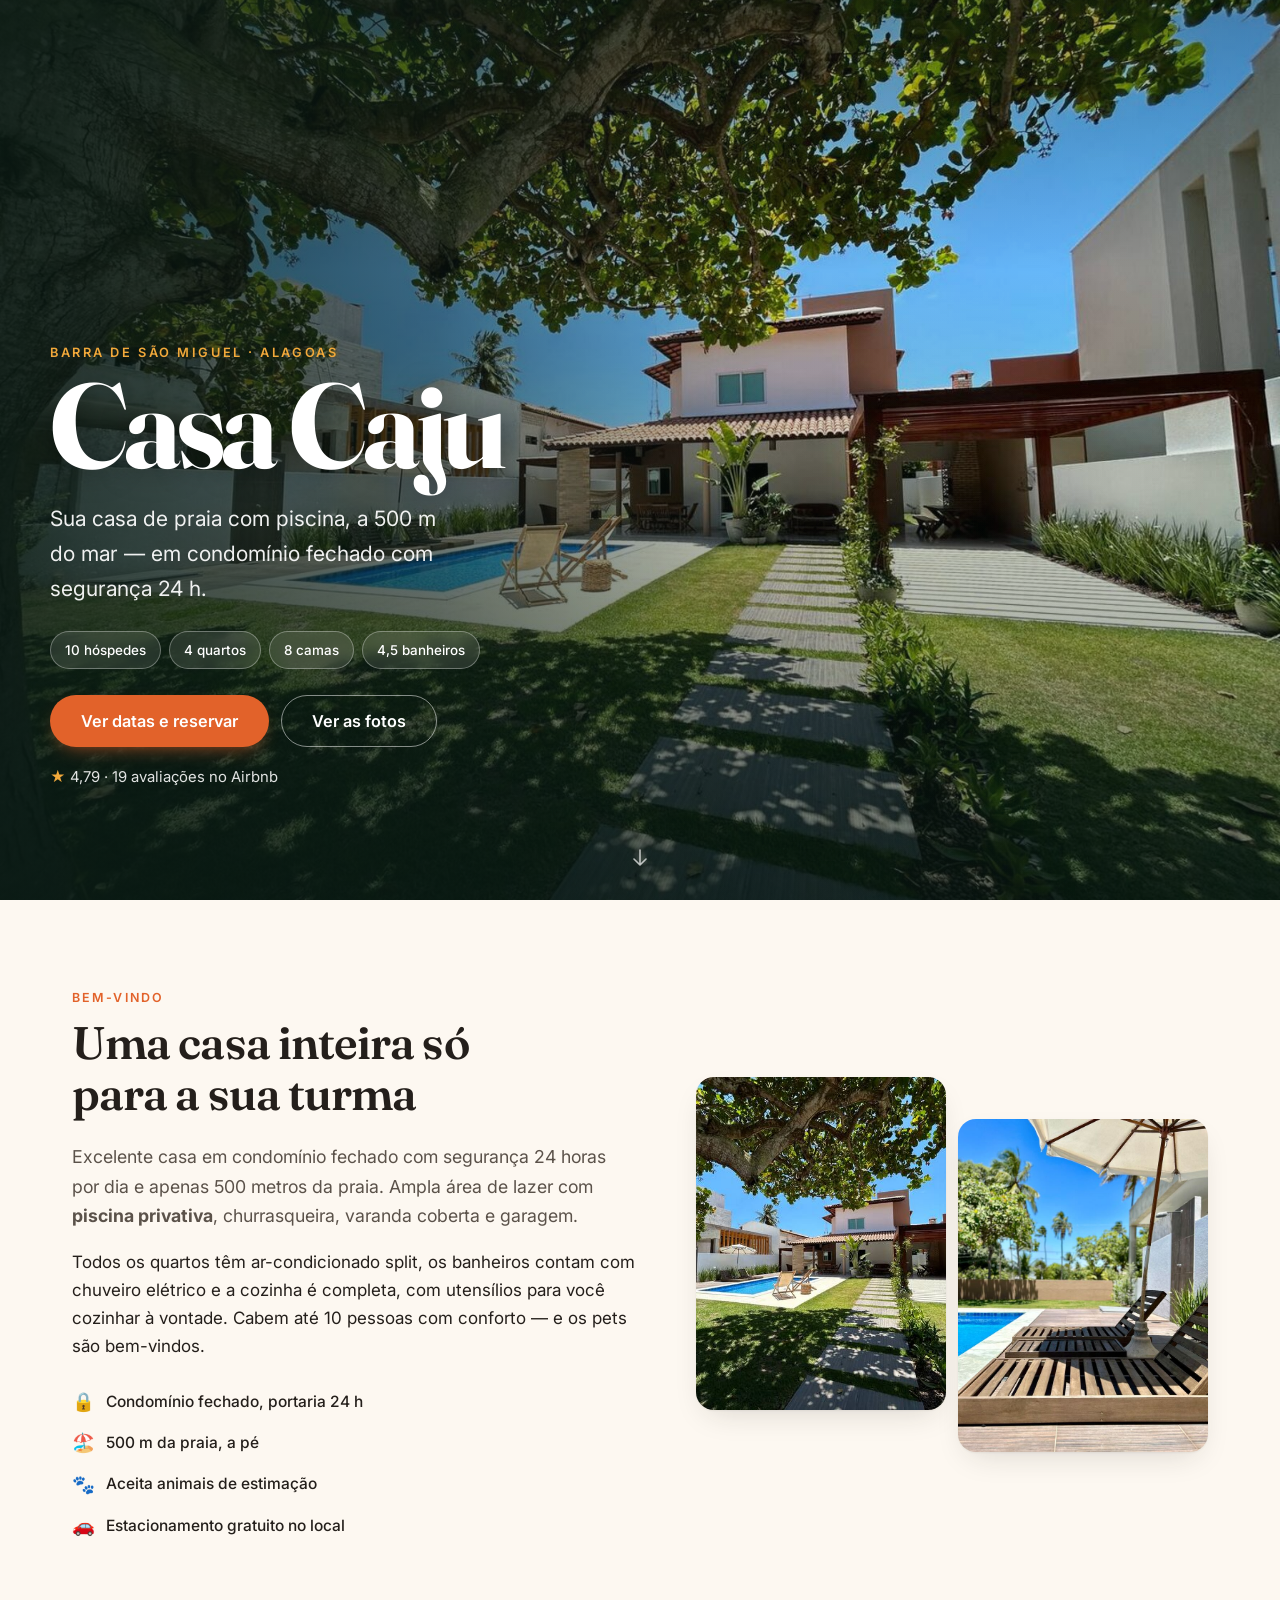
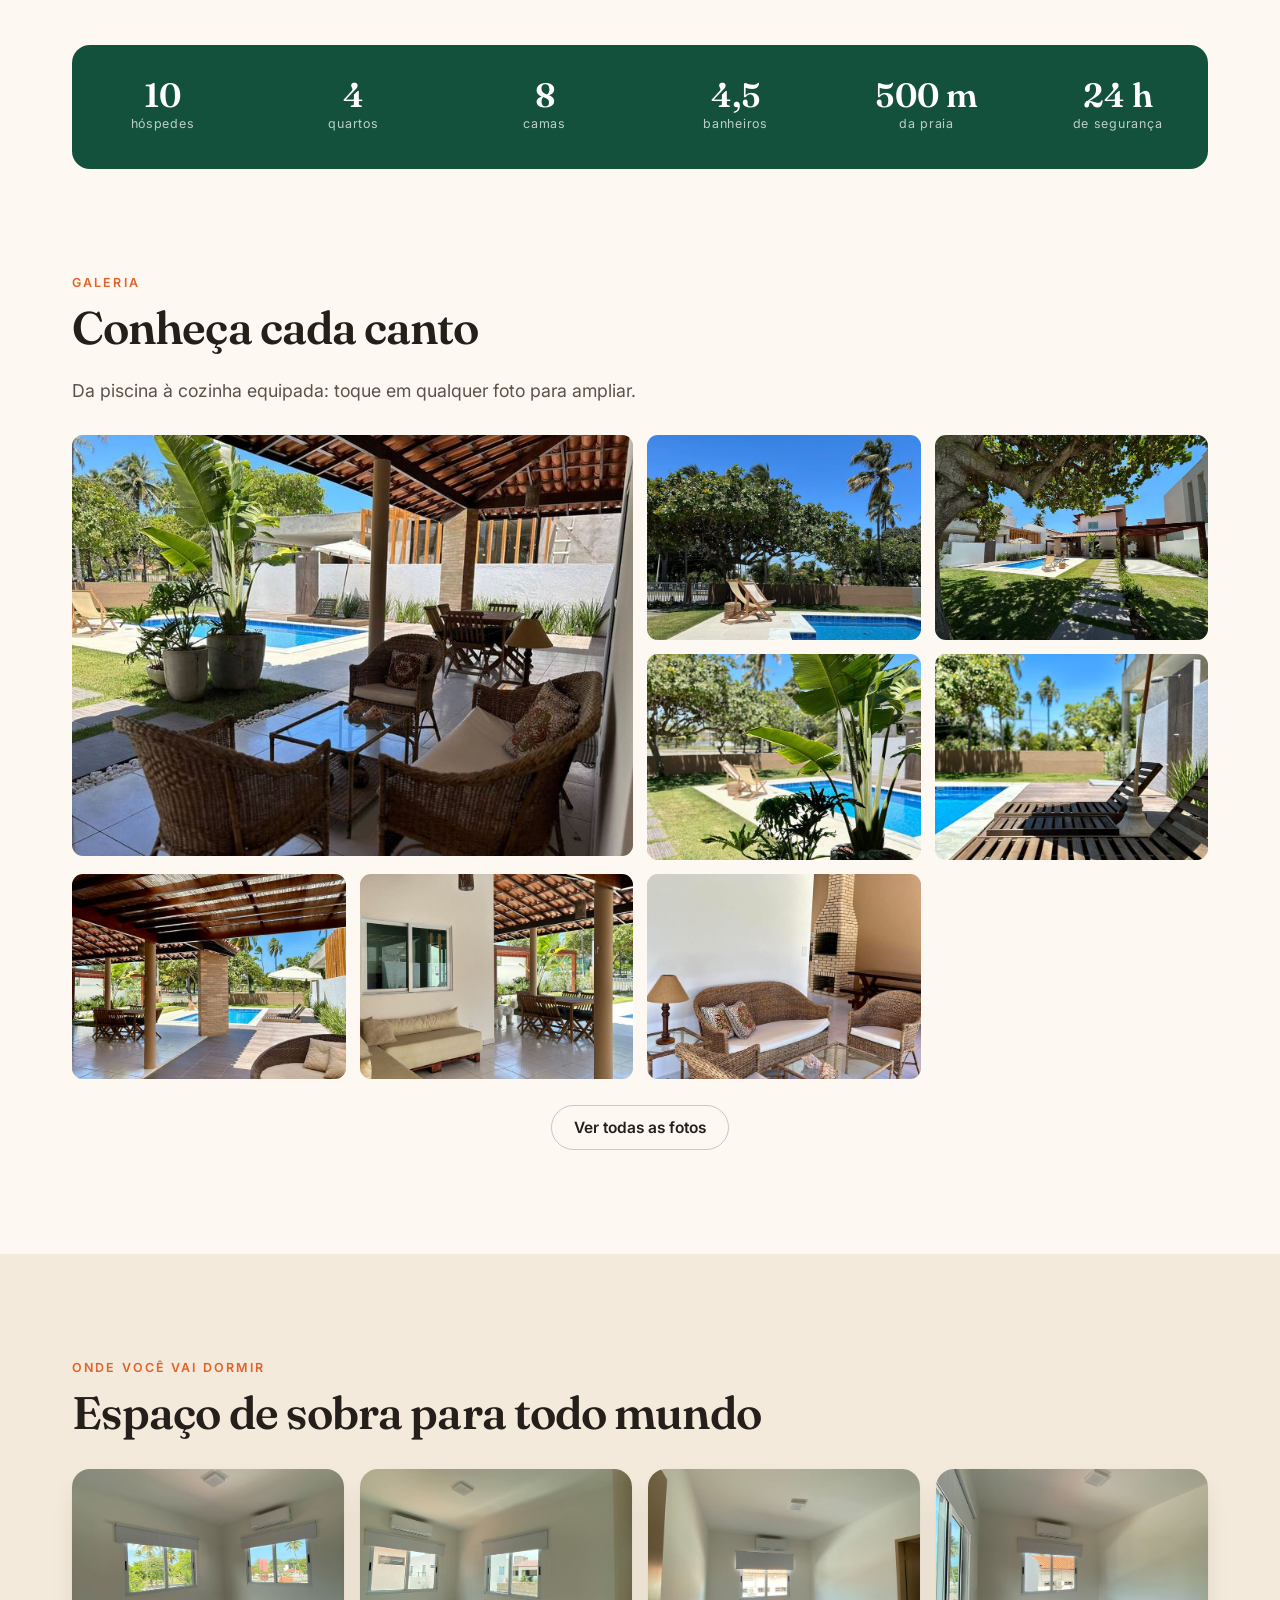
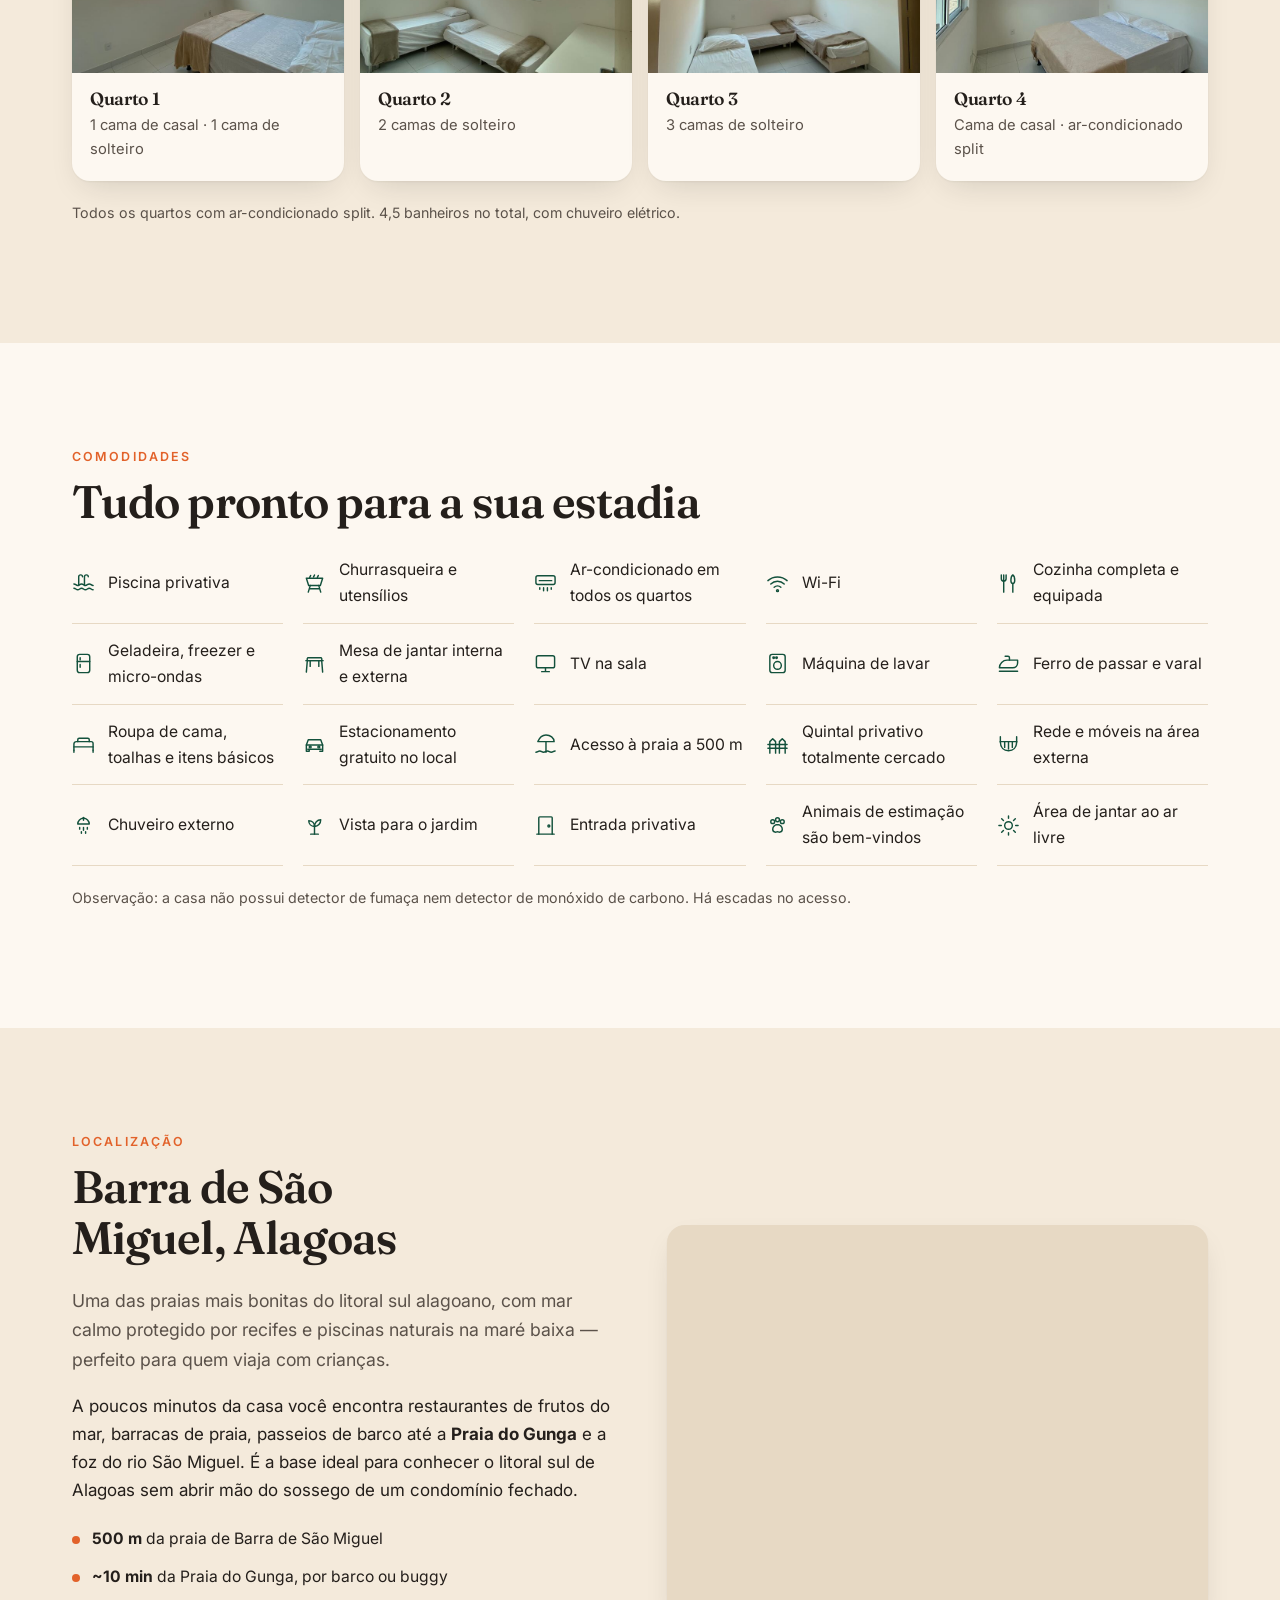
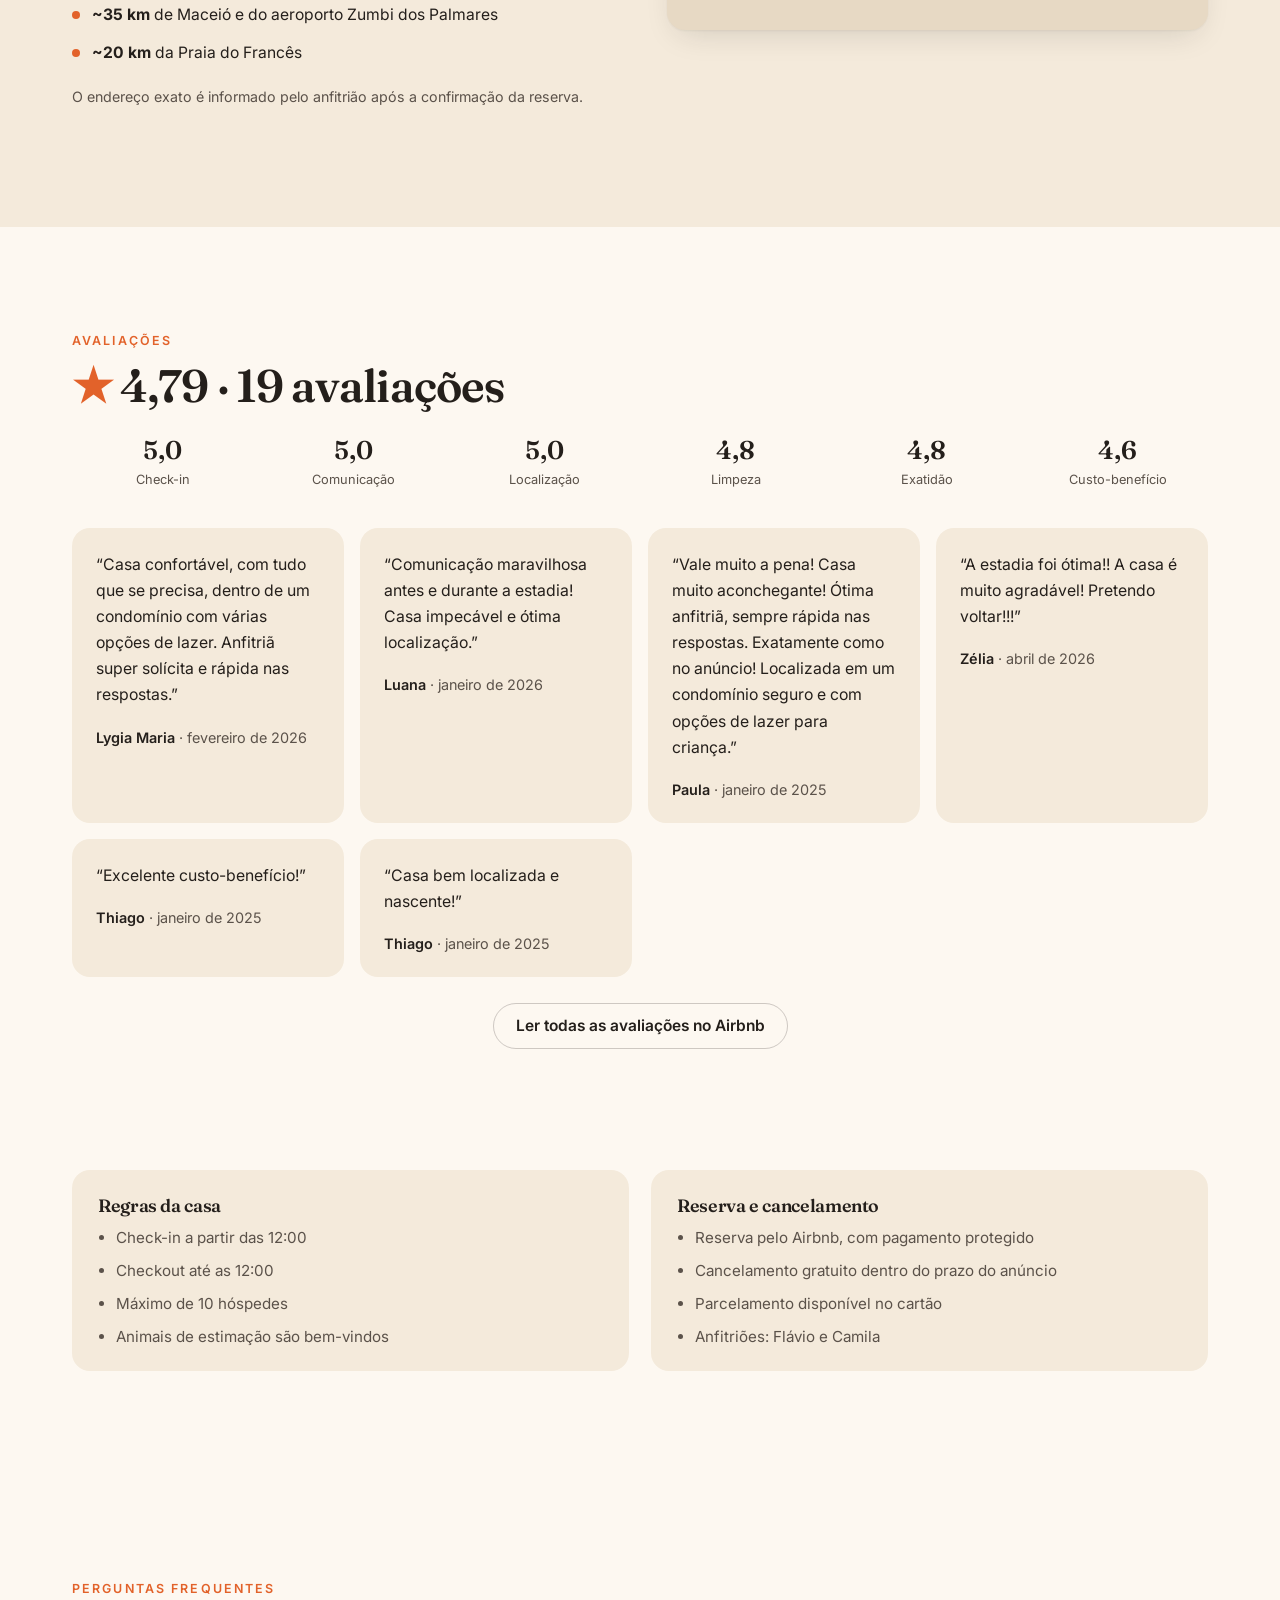
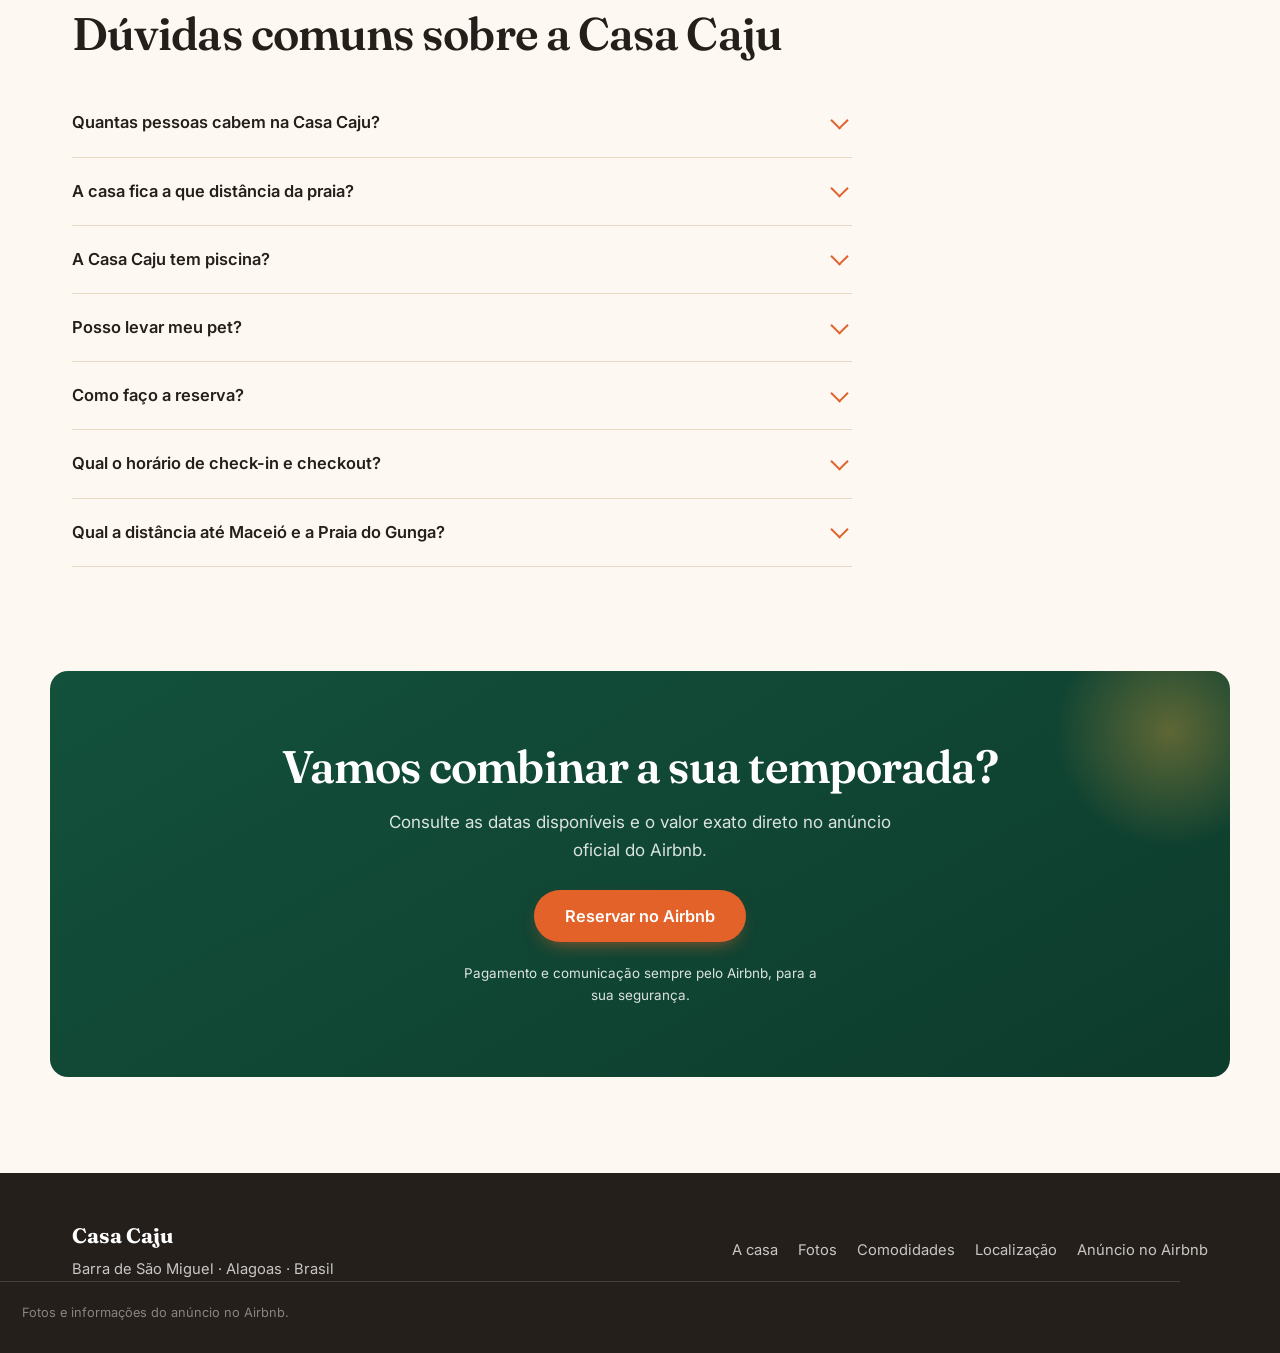
==== index.html @ df9a497d "Site de divulgação da Casa Caju Página única e responsiva para o anúncio da casa de praia em Barra d" ====
<!DOCTYPE html>
<html lang="pt-BR">
<head>
<meta charset="UTF-8">
<meta name="viewport" content="width=device-width, initial-scale=1, viewport-fit=cover">
<title>Casa Caju | Casa de praia com piscina em Barra de São Miguel - AL</title>
<meta name="description" content="Alugue a Casa Caju por temporada em Barra de São Miguel (AL): casa de praia com piscina privativa, churrasqueira e 4 quartos, em condomínio fechado com segurança 24h a 500 m da praia. Até 10 hóspedes, aceita pets.">
<meta name="theme-color" content="#14563F">
<meta name="robots" content="index, follow, max-image-preview:large, max-snippet:-1">
<meta name="author" content="Casa Caju">
<meta name="geo.region" content="BR-AL">
<meta name="geo.placename" content="Barra de São Miguel, Alagoas">
<link rel="canonical" href="https://johnaraujo.github.io/casacaju/">

<meta property="og:type" content="website">
<meta property="og:site_name" content="Casa Caju">
<meta property="og:title" content="Casa Caju | Casa de praia com piscina em Barra de São Miguel - AL">
<meta property="og:description" content="Piscina privativa, churrasqueira e 500 m da praia. Condomínio fechado com segurança 24h, 4 quartos e até 10 hóspedes. Aluguel por temporada em Alagoas.">
<meta property="og:image" content="https://johnaraujo.github.io/casacaju/fotos/02-jardim-arvore.jpg">
<meta property="og:image:width" content="1600">
<meta property="og:image:height" content="1200">
<meta property="og:image:alt" content="Casa Caju: jardim, piscina e área gourmet">
<meta property="og:url" content="https://johnaraujo.github.io/casacaju/">
<meta property="og:locale" content="pt_BR">
<meta name="twitter:card" content="summary_large_image">
<meta name="twitter:title" content="Casa Caju | Casa de praia com piscina em Barra de São Miguel - AL">
<meta name="twitter:description" content="Piscina privativa, churrasqueira e 500 m da praia, em condomínio fechado com segurança 24h. Até 10 hóspedes.">
<meta name="twitter:image" content="https://johnaraujo.github.io/casacaju/fotos/02-jardim-arvore.jpg">

<link rel="icon" href="data:image/svg+xml,<svg xmlns='http://www.w3.org/2000/svg' viewBox='0 0 100 100'><text y='.9em' font-size='90'>🥥</text></svg>">
<link rel="preconnect" href="https://fonts.googleapis.com">
<link rel="preconnect" href="https://fonts.gstatic.com" crossorigin>
<link href="https://fonts.googleapis.com/css2?family=Fraunces:ital,opsz,wght@0,9..144,400;0,9..144,600;0,9..144,700;1,9..144,400&family=Inter:wght@400;500;600&display=swap" rel="stylesheet">
<link rel="stylesheet" href="style.css">

<script type="application/ld+json">
{
  "@context": "https://schema.org",
  "@graph": [
    {
      "@type": "WebSite",
      "@id": "https://johnaraujo.github.io/casacaju/#site",
      "url": "https://johnaraujo.github.io/casacaju/",
      "name": "Casa Caju",
      "inLanguage": "pt-BR",
      "description": "Casa de praia por temporada com piscina privativa em Barra de São Miguel, Alagoas."
    },
    {
      "@type": ["VacationRental", "LodgingBusiness"],
      "@id": "https://johnaraujo.github.io/casacaju/#casa",
      "name": "Casa Caju",
      "url": "https://johnaraujo.github.io/casacaju/",
      "description": "Casa de praia para aluguel por temporada em Barra de São Miguel (AL): piscina privativa, churrasqueira, 4 quartos com ar-condicionado e até 10 hóspedes, em condomínio fechado com segurança 24 horas a 500 metros da praia.",
      "image": [
        "https://johnaraujo.github.io/casacaju/fotos/01-piscina-coqueiros.jpg",
        "https://johnaraujo.github.io/casacaju/fotos/02-jardim-arvore.jpg",
        "https://johnaraujo.github.io/casacaju/fotos/03-area-gourmet.jpg"
      ],
      "address": {
        "@type": "PostalAddress",
        "addressLocality": "Barra de São Miguel",
        "addressRegion": "AL",
        "postalCode": "57180-000",
        "addressCountry": "BR"
      },
      "geo": {
        "@type": "GeoCoordinates",
        "latitude": -9.8419,
        "longitude": -35.9054
      },
      "containedInPlace": {
        "@type": "Place",
        "name": "Barra de São Miguel, Alagoas"
      },
      "aggregateRating": {
        "@type": "AggregateRating",
        "ratingValue": "4.79",
        "reviewCount": "19",
        "bestRating": "5",
        "worstRating": "1"
      },
      "amenityFeature": [
        {"@type": "LocationFeatureSpecification", "name": "Piscina privativa", "value": true},
        {"@type": "LocationFeatureSpecification", "name": "Churrasqueira", "value": true},
        {"@type": "LocationFeatureSpecification", "name": "Wi-Fi", "value": true},
        {"@type": "LocationFeatureSpecification", "name": "Ar-condicionado", "value": true},
        {"@type": "LocationFeatureSpecification", "name": "Cozinha completa", "value": true},
        {"@type": "LocationFeatureSpecification", "name": "Máquina de lavar", "value": true},
        {"@type": "LocationFeatureSpecification", "name": "Estacionamento gratuito", "value": true},
        {"@type": "LocationFeatureSpecification", "name": "Acesso à praia", "value": true},
        {"@type": "LocationFeatureSpecification", "name": "Aceita animais", "value": true}
      ],
      "numberOfRooms": 4,
      "numberOfBedrooms": 4,
      "numberOfBathroomsTotal": 4.5,
      "occupancy": {"@type": "QuantitativeValue", "maxValue": 10, "unitText": "hóspedes"},
      "petsAllowed": true,
      "checkinTime": "12:00",
      "checkoutTime": "12:00",
      "isAccessibleForFree": false,
      "smokingAllowed": false,
      "knowsLanguage": "pt-BR",
      "potentialAction": {
        "@type": "ReserveAction",
        "target": "https://www.airbnb.com.br/rooms/33034679"
      }
    },
    {
      "@type": "FAQPage",
      "@id": "https://johnaraujo.github.io/casacaju/#faq",
      "mainEntity": [
        {
          "@type": "Question",
          "name": "Quantas pessoas cabem na Casa Caju?",
          "acceptedAnswer": {"@type": "Answer", "text": "A casa acomoda até 10 hóspedes, em 4 quartos com 8 camas e 4,5 banheiros. Todos os quartos têm ar-condicionado split."}
        },
        {
          "@type": "Question",
          "name": "A casa fica a que distância da praia?",
          "acceptedAnswer": {"@type": "Answer", "text": "São apenas 500 metros até a praia de Barra de São Miguel, uma caminhada de poucos minutos. A casa fica em condomínio fechado com segurança 24 horas."}
        },
        {
          "@type": "Question",
          "name": "A Casa Caju tem piscina?",
          "acceptedAnswer": {"@type": "Answer", "text": "Sim. A casa tem piscina privativa, além de ampla área de lazer com churrasqueira, varanda coberta, quintal cercado e garagem."}
        },
        {
          "@type": "Question",
          "name": "Posso levar meu pet?",
          "acceptedAnswer": {"@type": "Answer", "text": "Sim, animais de estimação são bem-vindos na Casa Caju."}
        },
        {
          "@type": "Question",
          "name": "Como faço a reserva?",
          "acceptedAnswer": {"@type": "Answer", "text": "A reserva é feita pelo anúncio oficial no Airbnb, com pagamento protegido pela plataforma e possibilidade de parcelamento no cartão."}
        },
        {
          "@type": "Question",
          "name": "Qual o horário de check-in e checkout?",
          "acceptedAnswer": {"@type": "Answer", "text": "Check-in a partir das 12:00 e checkout até as 12:00."}
        },
        {
          "@type": "Question",
          "name": "Qual a distância até Maceió e a Praia do Gunga?",
          "acceptedAnswer": {"@type": "Answer", "text": "Barra de São Miguel fica a cerca de 35 km de Maceió e do aeroporto Zumbi dos Palmares, e a poucos minutos da Praia do Gunga, acessível por barco ou buggy."}
        }
      ]
    }
  ]
}
</script>
</head>
<body>

<a class="pular" href="#conteudo">Pular para o conteúdo</a>

<header class="topo" id="topo">
  <a href="#" class="topo__marca">Casa Caju</a>
  <nav class="topo__nav">
    <a href="#casa">A casa</a>
    <a href="#fotos">Fotos</a>
    <a href="#comodidades">Comodidades</a>
    <a href="#local">Localização</a>
    <a href="#avaliacoes">Avaliações</a>
    <a href="#duvidas">Dúvidas</a>
  </nav>
  <a class="btn btn--pequeno" data-airbnb href="#">Reservar</a>
</header>

<section class="hero">
  <div class="hero__midia">
    <picture>
      <source media="(min-width: 900px)" srcset="fotos/02-jardim-arvore.jpg" width="1600" height="1200">
      <img width="1600" height="2133" src="fotos/01-piscina-coqueiros.jpg" alt="Casa Caju vista do jardim, com piscina, gramado e área gourmet" fetchpriority="high" decoding="async">
    </picture>
  </div>
  <div class="hero__conteudo">
    <p class="hero__olho">Barra de São Miguel · Alagoas</p>
    <h1 class="hero__titulo">Casa&nbsp;Caju</h1>
    <p class="hero__sub">Sua casa de praia com piscina, a 500&nbsp;m do mar — em condomínio fechado com segurança 24&nbsp;h.</p>
    <ul class="hero__chips">
      <li>10 hóspedes</li>
      <li>4 quartos</li>
      <li>8 camas</li>
      <li>4,5 banheiros</li>
    </ul>
    <div class="hero__acoes">
      <a class="btn btn--grande" data-airbnb href="#">Ver datas e reservar</a>
      <a class="btn btn--fantasma btn--grande" href="#fotos">Ver as fotos</a>
    </div>
    <p class="hero__nota"><span class="estrela">★</span> 4,79 · 19 avaliações no Airbnb</p>
  </div>
  <a href="#casa" class="hero__seta" aria-label="Rolar para baixo">
    <svg viewBox="0 0 24 24" aria-hidden="true"><path d="M12 4v15m0 0l-6-6m6 6l6-6"/></svg>
  </a>
</section>

<main id="conteudo">

<section class="secao secao--casa" id="casa">
  <div class="envelope grade-casa">
    <div class="grade-casa__texto">
      <p class="rotulo">Bem-vindo</p>
      <h2>Uma casa inteira só para a sua turma</h2>
      <p class="texto-grande">Excelente casa em condomínio fechado com segurança 24 horas por dia e apenas 500 metros da praia. Ampla área de lazer com <strong>piscina privativa</strong>, churrasqueira, varanda coberta e garagem.</p>
      <p>Todos os quartos têm ar-condicionado split, os banheiros contam com chuveiro elétrico e a cozinha é completa, com utensílios para você cozinhar à vontade. Cabem até 10 pessoas com conforto — e os pets são bem-vindos.</p>
      <ul class="lista-selos">
        <li><span aria-hidden="true">🔒</span> Condomínio fechado, portaria 24 h</li>
        <li><span aria-hidden="true">🏖️</span> 500 m da praia, a pé</li>
        <li><span aria-hidden="true">🐾</span> Aceita animais de estimação</li>
        <li><span aria-hidden="true">🚗</span> Estacionamento gratuito no local</li>
      </ul>
    </div>
    <div class="grade-casa__fotos">
      <figure><img width="700" height="525" src="fotos/02-jardim-arvore-sm.jpg" alt="Jardim com árvore frondosa e piscina ao fundo" loading="lazy" decoding="async"></figure>
      <figure><img width="700" height="933" src="fotos/05-espreguicadeiras-sm.jpg" alt="Espreguiçadeiras e guarda-sol à beira da piscina" loading="lazy" decoding="async"></figure>
    </div>
  </div>
</section>

<section class="secao secao--numeros">
  <div class="envelope">
    <ul class="numeros">
      <li><b>10</b><span>hóspedes</span></li>
      <li><b>4</b><span>quartos</span></li>
      <li><b>8</b><span>camas</span></li>
      <li><b>4,5</b><span>banheiros</span></li>
      <li><b>500 m</b><span>da praia</span></li>
      <li><b>24 h</b><span>de segurança</span></li>
    </ul>
  </div>
</section>

<section class="secao" id="fotos">
  <div class="envelope">
    <p class="rotulo">Galeria</p>
    <h2>Conheça cada canto</h2>
    <p class="texto-grande texto-limitado">Da piscina à cozinha equipada: toque em qualquer foto para ampliar.</p>
  </div>
  <div class="envelope">
    <div class="galeria" id="galeria"></div>
    <div class="galeria__acao">
      <button class="btn btn--fantasma" id="verMaisFotos" type="button">Ver todas as fotos</button>
    </div>
  </div>
</section>

<section class="secao secao--quartos" id="quartos">
  <div class="envelope">
    <p class="rotulo">Onde você vai dormir</p>
    <h2>Espaço de sobra para todo mundo</h2>
    <div class="quartos">
      <article class="quarto">
        <img width="700" height="933" src="fotos/25-quarto-casal-sm.jpg" alt="Quarto com cama de casal e ar-condicionado" loading="lazy" decoding="async">
        <div class="quarto__txt"><h3>Quarto 1</h3><p>1 cama de casal · 1 cama de solteiro</p></div>
      </article>
      <article class="quarto">
        <img width="700" height="933" src="fotos/28-quarto-solteiro-sm.jpg" alt="Quarto com duas camas de solteiro" loading="lazy" decoding="async">
        <div class="quarto__txt"><h3>Quarto 2</h3><p>2 camas de solteiro</p></div>
      </article>
      <article class="quarto">
        <img width="700" height="933" src="fotos/29-quarto-solteiro-2-sm.jpg" alt="Quarto com camas de solteiro" loading="lazy" decoding="async">
        <div class="quarto__txt"><h3>Quarto 3</h3><p>3 camas de solteiro</p></div>
      </article>
      <article class="quarto">
        <img width="700" height="933" src="fotos/26-quarto-casal-2-sm.jpg" alt="Quarto com cama de casal e janelas amplas" loading="lazy" decoding="async">
        <div class="quarto__txt"><h3>Quarto 4</h3><p>Cama de casal · ar-condicionado split</p></div>
      </article>
    </div>
    <p class="nota">Todos os quartos com ar-condicionado split. 4,5 banheiros no total, com chuveiro elétrico.</p>
  </div>
</section>

<section class="secao secao--comodidades" id="comodidades">
  <div class="envelope">
    <p class="rotulo">Comodidades</p>
    <h2>Tudo pronto para a sua estadia</h2>
    <ul class="comodidades" id="comodidades-lista"></ul>
    <p class="nota">Observação: a casa não possui detector de fumaça nem detector de monóxido de carbono. Há escadas no acesso.</p>
  </div>
</section>

<section class="secao secao--local" id="local">
  <div class="envelope grade-local">
    <div>
      <p class="rotulo">Localização</p>
      <h2>Barra de São Miguel, Alagoas</h2>
      <p class="texto-grande">Uma das praias mais bonitas do litoral sul alagoano, com mar calmo protegido por recifes e piscinas naturais na maré baixa — perfeito para quem viaja com crianças.</p>
      <p>A poucos minutos da casa você encontra restaurantes de frutos do mar, barracas de praia, passeios de barco até a <strong>Praia do Gunga</strong> e a foz do rio São Miguel. É a base ideal para conhecer o litoral sul de Alagoas sem abrir mão do sossego de um condomínio fechado.</p>
      <ul class="lista-local">
        <li><b>500 m</b> da praia de Barra de São Miguel</li>
        <li><b>~10 min</b> da Praia do Gunga, por barco ou buggy</li>
        <li><b>~35 km</b> de Maceió e do aeroporto Zumbi dos Palmares</li>
        <li><b>~20 km</b> da Praia do Francês</li>
      </ul>
      <p class="nota">O endereço exato é informado pelo anfitrião após a confirmação da reserva.</p>
    </div>
    <div class="mapa">
      <iframe
        title="Mapa de Barra de São Miguel, Alagoas"
        src="https://www.google.com/maps?q=Barra%20de%20S%C3%A3o%20Miguel%2C%20Alagoas&z=13&output=embed"
        loading="lazy" referrerpolicy="no-referrer-when-downgrade" allowfullscreen></iframe>
    </div>
  </div>
</section>

<section class="secao secao--avaliacoes" id="avaliacoes">
  <div class="envelope">
    <p class="rotulo">Avaliações</p>
    <h2><span class="estrela">★</span> 4,79 · 19 avaliações</h2>
    <ul class="notas">
      <li><b>5,0</b><span>Check-in</span></li>
      <li><b>5,0</b><span>Comunicação</span></li>
      <li><b>5,0</b><span>Localização</span></li>
      <li><b>4,8</b><span>Limpeza</span></li>
      <li><b>4,8</b><span>Exatidão</span></li>
      <li><b>4,6</b><span>Custo-benefício</span></li>
    </ul>
    <div class="depoimentos">
      <blockquote>
        <p>“Casa confortável, com tudo que se precisa, dentro de um condomínio com várias opções de lazer. Anfitriã super solícita e rápida nas respostas.”</p>
        <cite>Lygia Maria <span>· fevereiro de 2026</span></cite>
      </blockquote>
      <blockquote>
        <p>“Comunicação maravilhosa antes e durante a estadia! Casa impecável e ótima localização.”</p>
        <cite>Luana <span>· janeiro de 2026</span></cite>
      </blockquote>
      <blockquote>
        <p>“Vale muito a pena! Casa muito aconchegante! Ótima anfitriã, sempre rápida nas respostas. Exatamente como no anúncio! Localizada em um condomínio seguro e com opções de lazer para criança.”</p>
        <cite>Paula <span>· janeiro de 2025</span></cite>
      </blockquote>
      <blockquote>
        <p>“A estadia foi ótima!! A casa é muito agradável! Pretendo voltar!!!”</p>
        <cite>Zélia <span>· abril de 2026</span></cite>
      </blockquote>
      <blockquote>
        <p>“Excelente custo-benefício!”</p>
        <cite>Thiago <span>· janeiro de 2025</span></cite>
      </blockquote>
      <blockquote>
        <p>“Casa bem localizada e nascente!”</p>
        <cite>Thiago <span>· janeiro de 2025</span></cite>
      </blockquote>
    </div>
    <p class="galeria__acao"><a class="btn btn--fantasma" data-airbnb href="#">Ler todas as avaliações no Airbnb</a></p>
  </div>
</section>

<section class="secao secao--regras">
  <div class="envelope grade-regras">
    <div>
      <h3>Regras da casa</h3>
      <ul>
        <li>Check-in a partir das 12:00</li>
        <li>Checkout até as 12:00</li>
        <li>Máximo de 10 hóspedes</li>
        <li>Animais de estimação são bem-vindos</li>
      </ul>
    </div>
    <div>
      <h3>Reserva e cancelamento</h3>
      <ul>
        <li>Reserva pelo Airbnb, com pagamento protegido</li>
        <li>Cancelamento gratuito dentro do prazo do anúncio</li>
        <li>Parcelamento disponível no cartão</li>
        <li>Anfitriões: Flávio e Camila</li>
      </ul>
    </div>
  </div>
</section>

<section class="secao secao--faq" id="duvidas">
  <div class="envelope">
    <p class="rotulo">Perguntas frequentes</p>
    <h2>Dúvidas comuns sobre a Casa Caju</h2>
    <div class="faq">
      <details>
        <summary>Quantas pessoas cabem na Casa Caju?</summary>
        <p>A casa acomoda até 10 hóspedes, em 4 quartos com 8 camas e 4,5 banheiros. Todos os quartos têm ar-condicionado split.</p>
      </details>
      <details>
        <summary>A casa fica a que distância da praia?</summary>
        <p>São apenas 500 metros até a praia de Barra de São Miguel, uma caminhada de poucos minutos. A casa fica em condomínio fechado com segurança 24 horas.</p>
      </details>
      <details>
        <summary>A Casa Caju tem piscina?</summary>
        <p>Sim. A casa tem piscina privativa, além de ampla área de lazer com churrasqueira, varanda coberta, quintal cercado e garagem.</p>
      </details>
      <details>
        <summary>Posso levar meu pet?</summary>
        <p>Sim, animais de estimação são bem-vindos na Casa Caju.</p>
      </details>
      <details>
        <summary>Como faço a reserva?</summary>
        <p>A reserva é feita pelo anúncio oficial no Airbnb, com pagamento protegido pela plataforma e possibilidade de parcelamento no cartão.</p>
      </details>
      <details>
        <summary>Qual o horário de check-in e checkout?</summary>
        <p>Check-in a partir das 12:00 e checkout até as 12:00.</p>
      </details>
      <details>
        <summary>Qual a distância até Maceió e a Praia do Gunga?</summary>
        <p>Barra de São Miguel fica a cerca de 35 km de Maceió e do aeroporto Zumbi dos Palmares, e a poucos minutos da Praia do Gunga, acessível por barco ou buggy.</p>
      </details>
    </div>
  </div>
</section>

<section class="cta" id="reservar">
  <div class="envelope cta__caixa">
    <h2>Vamos combinar a sua temporada?</h2>
    <p>Consulte as datas disponíveis e o valor exato direto no anúncio oficial do Airbnb.</p>
    <div class="cta__acoes">
      <a class="btn btn--grande" data-airbnb href="#">Reservar no Airbnb</a>
      <a class="btn btn--fantasma btn--grande btn--zap" data-whatsapp href="#">Falar no WhatsApp</a>
    </div>
    <p class="cta__nota">Pagamento e comunicação sempre pelo Airbnb, para a sua segurança.</p>
  </div>
</section>

</main>

<footer class="rodape">
  <div class="envelope rodape__grade">
    <div>
      <p class="rodape__marca">Casa Caju</p>
      <p>Barra de São Miguel · Alagoas · Brasil</p>
    </div>
    <nav class="rodape__links">
      <a href="#casa">A casa</a>
      <a href="#fotos">Fotos</a>
      <a href="#comodidades">Comodidades</a>
      <a href="#local">Localização</a>
      <a data-airbnb href="#">Anúncio no Airbnb</a>
    </nav>
  </div>
  <p class="rodape__fim">Fotos e informações do anúncio no Airbnb.</p>
</footer>

<div class="barra-mobile">
  <div class="barra-mobile__info">
    <b><span class="estrela">★</span> 4,79</b>
    <span>19 avaliações</span>
  </div>
  <a class="btn" data-airbnb href="#">Reservar</a>
</div>

<div class="lightbox" id="lightbox" role="dialog" aria-modal="true" aria-label="Galeria de fotos" hidden>
  <button class="lightbox__fechar" id="lbFechar" type="button" aria-label="Fechar galeria">
    <svg viewBox="0 0 24 24" aria-hidden="true"><path d="M6 6l12 12M18 6L6 18"/></svg>
  </button>
  <button class="lightbox__nav lightbox__nav--ant" id="lbAnterior" type="button" aria-label="Foto anterior">
    <svg viewBox="0 0 24 24" aria-hidden="true"><path d="M15 5l-7 7 7 7"/></svg>
  </button>
  <button class="lightbox__nav lightbox__nav--prox" id="lbProxima" type="button" aria-label="Próxima foto">
    <svg viewBox="0 0 24 24" aria-hidden="true"><path d="M9 5l7 7-7 7"/></svg>
  </button>
  <figure class="lightbox__palco">
    <img id="lbImagem" src="" alt="">
    <figcaption><span id="lbLegenda"></span> <span class="lightbox__contador" id="lbContador"></span></figcaption>
  </figure>
</div>

<script src="script.js"></script>
</body>
</html>
---- style.css ----
/* ==========================================================================
   Casa Caju — folha de estilo
   Mobile-first. Paleta inspirada no cajueiro: areia, caju e folha.
   ========================================================================== */

:root {
  --areia:      #FDF8F1;
  --creme:      #F4EADB;
  --creme-esc:  #E7D9C4;
  --tinta:      #241F1B;
  --tinta-70:   #5B524A;
  --caju:       #E2622A;
  --caju-esc:   #C24E1D;
  --amarelo:    #F2A93B;
  --folha:      #13513C;
  --folha-esc:  #0D3B2C;
  --agua:       #2E8B9A;

  --raio:       18px;
  --raio-p:     11px;
  --sombra:     0 1px 2px rgba(36,31,27,.05), 0 12px 32px -12px rgba(36,31,27,.18);
  --sombra-alt: 0 2px 6px rgba(36,31,27,.06), 0 26px 60px -20px rgba(36,31,27,.30);

  --envelope:   1180px;
  --pad-lat:    22px;

  --serif: "Fraunces", ui-serif, Georgia, "Times New Roman", serif;
  --sans:  "Inter", -apple-system, BlinkMacSystemFont, "Segoe UI", Roboto, sans-serif;
}

* { box-sizing: border-box; }

html {
  scroll-behavior: smooth;
  scroll-padding-top: 76px;
  -webkit-text-size-adjust: 100%;
}

body {
  margin: 0;
  background: var(--areia);
  color: var(--tinta);
  font-family: var(--sans);
  font-size: 17px;
  line-height: 1.65;
  overflow-x: hidden;
  -webkit-font-smoothing: antialiased;
}

body.travado { overflow: hidden; }

img { max-width: 100%; display: block; height: auto; }

h1, h2, h3 {
  font-family: var(--serif);
  font-weight: 600;
  line-height: 1.12;
  letter-spacing: -.02em;
  margin: 0 0 .5em;
  text-wrap: balance;
}

h2 { font-size: clamp(1.85rem, 5.6vw, 2.85rem); }
h3 { font-size: 1.25rem; }
p  { margin: 0 0 1em; }

a { color: inherit; }

.pular {
  position: absolute; left: -9999px; top: 0;
  background: var(--folha); color: #fff; padding: 12px 18px; z-index: 200;
  border-radius: 0 0 var(--raio-p) 0;
}
.pular:focus { left: 0; }

:focus-visible {
  outline: 3px solid var(--agua);
  outline-offset: 3px;
}

.envelope {
  width: 100%;
  max-width: var(--envelope);
  margin-inline: auto;
  padding-inline: var(--pad-lat);
}

.rotulo {
  font-size: .78rem;
  font-weight: 600;
  letter-spacing: .17em;
  text-transform: uppercase;
  color: var(--caju);
  margin: 0 0 .7em;
}

.texto-grande { font-size: 1.11rem; color: var(--tinta-70); }
.texto-limitado { max-width: 56ch; }
.nota { font-size: .89rem; color: var(--tinta-70); margin-top: 1.4em; }
.estrela { color: var(--caju); }

/* ---------- Botões ---------- */

.btn {
  --bg: var(--caju);
  --fg: #fff;
  display: inline-flex;
  align-items: center;
  justify-content: center;
  gap: .5em;
  background: var(--bg);
  color: var(--fg);
  font: 600 .97rem/1 var(--sans);
  text-decoration: none;
  padding: 14px 22px;
  border: 1px solid transparent;
  border-radius: 100px;
  cursor: pointer;
  transition: transform .18s ease, box-shadow .18s ease, background .18s ease;
  box-shadow: 0 8px 20px -10px rgba(226,98,42,.85);
  white-space: nowrap;
}
.btn:hover { background: var(--caju-esc); transform: translateY(-2px); box-shadow: 0 14px 26px -12px rgba(226,98,42,.95); }
.btn:active { transform: translateY(0); }

.btn--grande { padding: 17px 30px; font-size: 1.02rem; }
.btn--pequeno { padding: 10px 18px; font-size: .88rem; }

.btn--fantasma {
  background: transparent;
  color: var(--tinta);
  border-color: rgba(36,31,27,.22);
  box-shadow: none;
}
.btn--fantasma:hover { background: rgba(36,31,27,.05); border-color: rgba(36,31,27,.4); }

.btn--zap { border-color: rgba(37,211,102,.55); color: #0d6b34; }
.btn--zap:hover { background: rgba(37,211,102,.12); }

/* ---------- Topo ---------- */

.topo {
  position: fixed;
  inset: 0 0 auto 0;
  z-index: 90;
  display: flex;
  align-items: center;
  gap: 20px;
  padding: 12px var(--pad-lat);
  background: rgba(253,248,241,.9);
  backdrop-filter: blur(14px);
  -webkit-backdrop-filter: blur(14px);
  border-bottom: 1px solid transparent;
  transform: translateY(-110%);
  transition: transform .35s cubic-bezier(.2,.7,.3,1), border-color .35s;
}
.topo.visivel { transform: none; border-bottom-color: var(--creme-esc); }

.topo__marca {
  font-family: var(--serif);
  font-size: 1.22rem;
  font-weight: 700;
  letter-spacing: -.02em;
  text-decoration: none;
  color: var(--folha);
  margin-right: auto;
}

.topo__nav { display: none; gap: 24px; }
.topo__nav a {
  font-size: .93rem; font-weight: 500; text-decoration: none; color: var(--tinta-70);
  padding: 4px 0; border-bottom: 2px solid transparent; transition: color .2s, border-color .2s;
}
.topo__nav a:hover { color: var(--tinta); border-bottom-color: var(--caju); }

@media (min-width: 900px) {
  .topo__nav { display: flex; }
  .topo { padding-inline: max(var(--pad-lat), calc((100vw - var(--envelope)) / 2 + var(--pad-lat))); }
}

/* ---------- Hero ---------- */

.hero {
  position: relative;
  min-height: 100svh;
  display: flex;
  align-items: flex-end;
  padding: 96px var(--pad-lat) clamp(76px, 14vh, 110px);
  color: #fff;
  overflow: hidden;
}

.hero__midia { position: absolute; inset: 0; z-index: 0; }
.hero__midia picture { display: block; width: 100%; height: 100%; }
.hero__midia img { width: 100%; height: 100%; object-fit: cover; object-position: center 50%; }
@media (min-width: 900px) { .hero__midia img { object-position: center 58%; } }
.hero__midia::after {
  content: "";
  position: absolute; inset: 0;
  background:
    linear-gradient(to top, rgba(12,30,24,.90) 0%, rgba(12,30,24,.52) 38%, rgba(12,30,24,.06) 70%, rgba(12,30,24,.38) 100%);
}
@media (min-width: 900px) {
  .hero__midia::after {
    background:
      linear-gradient(to right, rgba(10,26,20,.82) 0%, rgba(10,26,20,.52) 34%, rgba(10,26,20,.06) 62%, transparent 100%),
      linear-gradient(to top, rgba(10,26,20,.68) 0%, rgba(10,26,20,.12) 45%, transparent 70%, rgba(10,26,20,.35) 100%);
  }
}

.hero__conteudo {
  position: relative; z-index: 1;
  width: 100%;
  max-width: var(--envelope);
  margin-inline: auto;
}

.hero__olho {
  font-size: .8rem; font-weight: 600; letter-spacing: .2em; text-transform: uppercase;
  color: var(--amarelo); margin: 0 0 .55em;
}

.hero__titulo {
  font-size: clamp(3.4rem, 17vw, 7.5rem);
  font-weight: 700;
  line-height: .92;
  margin: 0 0 .18em;
  letter-spacing: -.035em;
  text-shadow: 0 2px 30px rgba(0,0,0,.35);
}

.hero__sub {
  font-size: clamp(1.02rem, 4.2vw, 1.32rem);
  max-width: 30ch;
  color: rgba(255,255,255,.93);
  margin-bottom: 1.15em;
}

.hero__chips {
  display: flex; flex-wrap: wrap; gap: 8px;
  list-style: none; padding: 0; margin: 0 0 26px;
}
.hero__chips li {
  font-size: .84rem; font-weight: 500;
  padding: 7px 14px;
  border: 1px solid rgba(255,255,255,.32);
  border-radius: 100px;
  background: rgba(255,255,255,.1);
  backdrop-filter: blur(6px);
  -webkit-backdrop-filter: blur(6px);
}

.hero__acoes { display: flex; flex-wrap: wrap; gap: 12px; }
.hero .btn--fantasma { color: #fff; border-color: rgba(255,255,255,.5); }
.hero .btn--fantasma:hover { background: rgba(255,255,255,.14); border-color: #fff; }

.hero__nota { margin: 18px 0 0; font-size: .93rem; color: rgba(255,255,255,.88); }
.hero__nota .estrela { color: var(--amarelo); }

.hero__seta {
  position: absolute; z-index: 1; left: 50%; bottom: 22px;
  translate: -50% 0;
  width: 40px; height: 40px;
  display: none; align-items: center; justify-content: center;
  color: #fff; opacity: .7;
  animation: flutua 2.4s ease-in-out infinite;
}
.hero__seta svg { width: 24px; height: 24px; fill: none; stroke: currentColor; stroke-width: 1.6; stroke-linecap: round; stroke-linejoin: round; }
@keyframes flutua { 0%,100% { translate: -50% 0; } 50% { translate: -50% 7px; } }
@media (min-width: 900px) { .hero__seta { display: flex; } }
@media (prefers-reduced-motion: reduce) { .hero__seta { animation: none; } html { scroll-behavior: auto; } }

/* ---------- Seções ---------- */

.secao { padding: clamp(56px, 11vw, 104px) 0; }
.secao--casa { padding-top: clamp(48px, 9vw, 88px); }

.secao--numeros { padding: 0; }
.numeros {
  list-style: none; margin: 0; padding: 26px 0;
  display: grid; grid-template-columns: repeat(3, 1fr); gap: 22px 10px;
  background: var(--folha);
  color: #fff;
  border-radius: var(--raio);
}
.numeros li { text-align: center; display: flex; flex-direction: column; gap: 2px; }
.numeros b { font-family: var(--serif); font-size: clamp(1.5rem, 6vw, 2.1rem); font-weight: 600; line-height: 1; }
.numeros span { font-size: .78rem; letter-spacing: .06em; color: rgba(255,255,255,.72); }
@media (min-width: 760px) { .numeros { grid-template-columns: repeat(6, 1fr); padding: 34px 0; } }

.grade-casa { display: grid; gap: 34px; }
.grade-casa__fotos { display: grid; grid-template-columns: 1fr 1fr; gap: 12px; }
.grade-casa__fotos figure { margin: 0; }
.grade-casa__fotos img {
  width: 100%; aspect-ratio: 3/4; object-fit: cover;
  border-radius: var(--raio); box-shadow: var(--sombra);
}
.grade-casa__fotos figure:first-child img { margin-top: 0; }
@media (min-width: 860px) {
  .grade-casa { grid-template-columns: 1.05fr .95fr; gap: 58px; align-items: center; }
  .grade-casa__fotos figure:last-child img { margin-top: 42px; }
}

.lista-selos { list-style: none; padding: 0; margin: 26px 0 0; display: grid; gap: 11px; }
.lista-selos li {
  display: flex; align-items: center; gap: 11px;
  font-size: .97rem; font-weight: 500;
}
.lista-selos span { font-size: 1.15rem; }

/* ---------- Galeria ---------- */

.galeria {
  display: grid;
  grid-template-columns: repeat(2, 1fr);
  gap: 10px;
  margin-top: 30px;
}
@media (min-width: 700px) { .galeria { grid-template-columns: repeat(3, 1fr); gap: 14px; } }
@media (min-width: 1000px) { .galeria { grid-template-columns: repeat(4, 1fr); } }

.galeria__item {
  position: relative;
  padding: 0; margin: 0; border: 0;
  background: var(--creme);
  border-radius: var(--raio-p);
  overflow: hidden;
  cursor: zoom-in;
  aspect-ratio: 4/3;
  transition: transform .3s ease, box-shadow .3s ease;
}
.galeria__item img { position: absolute; inset: 0; width: 100%; height: 100%; object-fit: cover; transition: transform .5s ease; }
.galeria__item:hover { box-shadow: var(--sombra-alt); }
.galeria__item:hover img { transform: scale(1.05); }
.galeria__item.oculto { display: none; }

/* primeiro item em destaque no desktop */
@media (min-width: 700px) {
  .galeria__item:first-child { grid-column: span 2; grid-row: span 2; }
}

.galeria__acao { margin-top: 26px; text-align: center; }

/* ---------- Quartos ---------- */

.secao--quartos { background: var(--creme); }
.quartos {
  display: grid; gap: 16px; margin-top: 30px;
  grid-template-columns: repeat(auto-fit, minmax(215px, 1fr));
}
.quarto {
  background: var(--areia);
  border-radius: var(--raio);
  overflow: hidden;
  box-shadow: var(--sombra);
}
.quarto img { width: 100%; aspect-ratio: 4/3; height: auto; object-fit: cover; }
.quarto__txt { padding: 16px 18px 20px; }
.quarto__txt h3 { margin: 0 0 .25em; font-size: 1.1rem; }
.quarto__txt p { margin: 0; font-size: .92rem; color: var(--tinta-70); }

/* ---------- Comodidades ---------- */

.comodidades {
  list-style: none; padding: 0; margin: 30px 0 0;
  display: grid; gap: 14px 20px;
  grid-template-columns: repeat(auto-fit, minmax(210px, 1fr));
}
.comodidades li {
  display: flex; align-items: center; gap: 13px;
  font-size: .98rem;
  padding-bottom: 14px;
  border-bottom: 1px solid var(--creme-esc);
}
.comodidades svg {
  flex: 0 0 auto; width: 23px; height: 23px;
  fill: none; stroke: var(--folha); stroke-width: 1.5;
  stroke-linecap: round; stroke-linejoin: round;
}

/* ---------- Localização ---------- */

.secao--local { background: var(--creme); }
.grade-local { display: grid; gap: 34px; }
@media (min-width: 880px) { .grade-local { grid-template-columns: 1fr 1fr; gap: 54px; align-items: center; } }

.lista-local { list-style: none; padding: 0; margin: 22px 0 0; display: grid; gap: 12px; }
.lista-local li {
  padding-left: 20px; position: relative; font-size: .98rem;
}
.lista-local li::before {
  content: ""; position: absolute; left: 0; top: .62em;
  width: 8px; height: 8px; border-radius: 50%; background: var(--caju);
}

.mapa {
  border-radius: var(--raio);
  overflow: hidden;
  box-shadow: var(--sombra);
  background: var(--creme-esc);
  aspect-ratio: 4/3;
}
.mapa iframe { width: 100%; height: 100%; border: 0; display: block; }

/* ---------- Avaliações ---------- */

.notas {
  list-style: none; padding: 0; margin: 24px 0 36px;
  display: grid; grid-template-columns: repeat(3, 1fr); gap: 20px 10px;
}
.notas li { text-align: center; }
.notas b { display: block; font-family: var(--serif); font-size: 1.6rem; font-weight: 600; line-height: 1.1; }
.notas span { font-size: .8rem; color: var(--tinta-70); }
@media (min-width: 760px) { .notas { grid-template-columns: repeat(6, 1fr); } }

.depoimentos {
  display: grid; gap: 16px;
  grid-template-columns: repeat(auto-fit, minmax(255px, 1fr));
}
.depoimentos blockquote {
  margin: 0;
  background: var(--creme);
  border-radius: var(--raio);
  padding: 24px 24px 20px;
}
.depoimentos p { font-size: .99rem; margin: 0 0 14px; }
.depoimentos cite { font-style: normal; font-weight: 600; font-size: .9rem; }
.depoimentos cite span { font-weight: 400; color: var(--tinta-70); }

/* ---------- Regras ---------- */

.secao--regras { padding-top: 0; }
.grade-regras {
  display: grid; gap: 22px;
  grid-template-columns: repeat(auto-fit, minmax(255px, 1fr));
}
.grade-regras > div {
  background: var(--creme);
  border-radius: var(--raio);
  padding: 26px 26px 22px;
}
.grade-regras h3 { font-size: 1.12rem; }
.grade-regras ul { margin: 0; padding-left: 18px; display: grid; gap: 8px; }
.grade-regras li { font-size: .95rem; color: var(--tinta-70); }

/* ---------- Perguntas frequentes ---------- */

.faq { margin-top: 30px; max-width: 780px; }
.faq details {
  border-bottom: 1px solid var(--creme-esc);
}
.faq summary {
  list-style: none;
  cursor: pointer;
  padding: 20px 40px 20px 0;
  position: relative;
  font-weight: 600;
  font-size: 1.03rem;
  transition: color .2s;
}
.faq summary::-webkit-details-marker { display: none; }
.faq summary:hover { color: var(--caju); }
.faq summary::after {
  content: "";
  position: absolute; right: 6px; top: 50%;
  width: 11px; height: 11px;
  border-right: 2px solid var(--caju);
  border-bottom: 2px solid var(--caju);
  translate: 0 -70%;
  rotate: 45deg;
  transition: rotate .25s ease, translate .25s ease;
}
.faq details[open] summary::after { rotate: -135deg; translate: 0 -20%; }
.faq details p {
  margin: -6px 0 20px;
  color: var(--tinta-70);
  font-size: .98rem;
  max-width: 62ch;
}

/* ---------- CTA ---------- */

.cta { padding: 0 0 clamp(56px, 10vw, 96px); }
.cta__caixa {
  background: linear-gradient(150deg, var(--folha) 0%, var(--folha-esc) 100%);
  color: #fff;
  border-radius: var(--raio);
  padding: clamp(38px, 8vw, 70px) clamp(24px, 6vw, 60px);
  text-align: center;
  max-width: var(--envelope);
  position: relative;
  overflow: hidden;
}
.cta__caixa::before {
  content: "";
  position: absolute; right: -60px; top: -60px;
  width: 240px; height: 240px; border-radius: 50%;
  background: radial-gradient(circle, rgba(242,169,59,.35), transparent 68%);
}
.cta__caixa h2 { margin-bottom: .35em; }
.cta__caixa > p { color: rgba(255,255,255,.85); max-width: 46ch; margin-inline: auto; }
.cta__acoes { display: flex; flex-wrap: wrap; gap: 12px; justify-content: center; margin-top: 26px; position: relative; }
.cta .btn--fantasma { color: #fff; border-color: rgba(255,255,255,.5); }
.cta .btn--fantasma:hover { background: rgba(255,255,255,.14); border-color: #fff; }
.cta__nota { margin: 20px 0 0; font-size: .84rem; color: rgba(255,255,255,.65); }

/* ---------- Rodapé ---------- */

.rodape { background: var(--tinta); color: rgba(255,255,255,.75); padding: 46px 0 calc(30px + env(safe-area-inset-bottom)); font-size: .92rem; }
.rodape__grade { display: grid; gap: 24px; }
@media (min-width: 760px) { .rodape__grade { grid-template-columns: 1fr auto; align-items: center; } }
.rodape p { margin: 0; }
.rodape__marca { font-family: var(--serif); font-size: 1.3rem; font-weight: 700; color: #fff; margin-bottom: .2em !important; }
.rodape__links { display: flex; flex-wrap: wrap; gap: 8px 20px; }
.rodape__links a { text-decoration: none; color: rgba(255,255,255,.75); transition: color .2s; }
.rodape__links a:hover { color: #fff; }
.rodape__fim {
  max-width: var(--envelope); margin: 30px auto 0; padding: 20px var(--pad-lat) 0;
  border-top: 1px solid rgba(255,255,255,.14);
  font-size: .8rem; color: rgba(255,255,255,.45);
}

/* ---------- Barra fixa mobile ---------- */

.barra-mobile {
  position: fixed; z-index: 95;
  inset: auto 0 0 0;
  display: flex; align-items: center; justify-content: space-between; gap: 14px;
  padding: 11px var(--pad-lat) calc(11px + env(safe-area-inset-bottom));
  background: rgba(253,248,241,.94);
  backdrop-filter: blur(14px);
  -webkit-backdrop-filter: blur(14px);
  border-top: 1px solid var(--creme-esc);
  transform: translateY(140%);
  transition: transform .35s cubic-bezier(.2,.7,.3,1);
}
.barra-mobile.visivel { transform: none; }
.barra-mobile__info { display: flex; flex-direction: column; line-height: 1.25; }
.barra-mobile__info b { font-size: .98rem; }
.barra-mobile__info span { font-size: .78rem; color: var(--tinta-70); }
@media (min-width: 900px) { .barra-mobile { display: none; } }

/* espaço extra no fim para a barra não cobrir o rodapé */
@media (max-width: 899px) { .rodape { padding-bottom: calc(96px + env(safe-area-inset-bottom)); } }

/* ---------- Lightbox ---------- */

.lightbox {
  position: fixed; inset: 0; z-index: 120;
  background: rgba(14,11,9,.985);
  display: flex; align-items: center; justify-content: center;
  padding: 56px 12px calc(70px + env(safe-area-inset-bottom));
  opacity: 0;
  transition: opacity .25s ease;
}
.lightbox.aberto { opacity: 1; }
.lightbox[hidden] { display: none; }

.lightbox__palco { margin: 0; max-width: 100%; max-height: 100%; display: flex; flex-direction: column; align-items: center; gap: 14px; }
.lightbox__palco img {
  max-width: 100%;
  max-height: calc(100svh - 150px);
  width: auto; height: auto;
  object-fit: contain;
  border-radius: 8px;
  user-select: none;
  -webkit-user-drag: none;
}
.lightbox figcaption {
  color: rgba(255,255,255,.8);
  font-size: .88rem;
  text-align: center;
}
.lightbox__contador { color: rgba(255,255,255,.5); margin-left: 6px; }

.lightbox__fechar, .lightbox__nav {
  position: absolute;
  display: flex; align-items: center; justify-content: center;
  width: 46px; height: 46px;
  border-radius: 50%;
  border: 1px solid rgba(255,255,255,.22);
  background: rgba(255,255,255,.1);
  color: #fff;
  cursor: pointer;
  transition: background .2s, transform .2s;
  -webkit-backdrop-filter: blur(6px);
  backdrop-filter: blur(6px);
}
.lightbox__fechar:hover, .lightbox__nav:hover { background: rgba(255,255,255,.24); }
.lightbox__fechar svg, .lightbox__nav svg { width: 21px; height: 21px; fill: none; stroke: currentColor; stroke-width: 1.9; stroke-linecap: round; stroke-linejoin: round; }
.lightbox__fechar { top: 12px; right: 12px; }
.lightbox__nav { top: 50%; translate: 0 -50%; }
.lightbox__nav--ant { left: 12px; }
.lightbox__nav--prox { right: 12px; }
@media (max-width: 640px) {
  .lightbox__nav { top: auto; bottom: calc(12px + env(safe-area-inset-bottom)); translate: none; }
  .lightbox__nav--ant { left: 22%; }
  .lightbox__nav--prox { right: 22%; }
}

/* ---------- Animação de entrada ---------- */

.aparece { opacity: 0; transform: translateY(26px); transition: opacity .7s ease, transform .7s cubic-bezier(.2,.7,.3,1); }
.aparece.visto { opacity: 1; transform: none; }
@media (prefers-reduced-motion: reduce) {
  .aparece { opacity: 1; transform: none; transition: none; }
  .btn, .galeria__item, .galeria__item img { transition: none; }
}
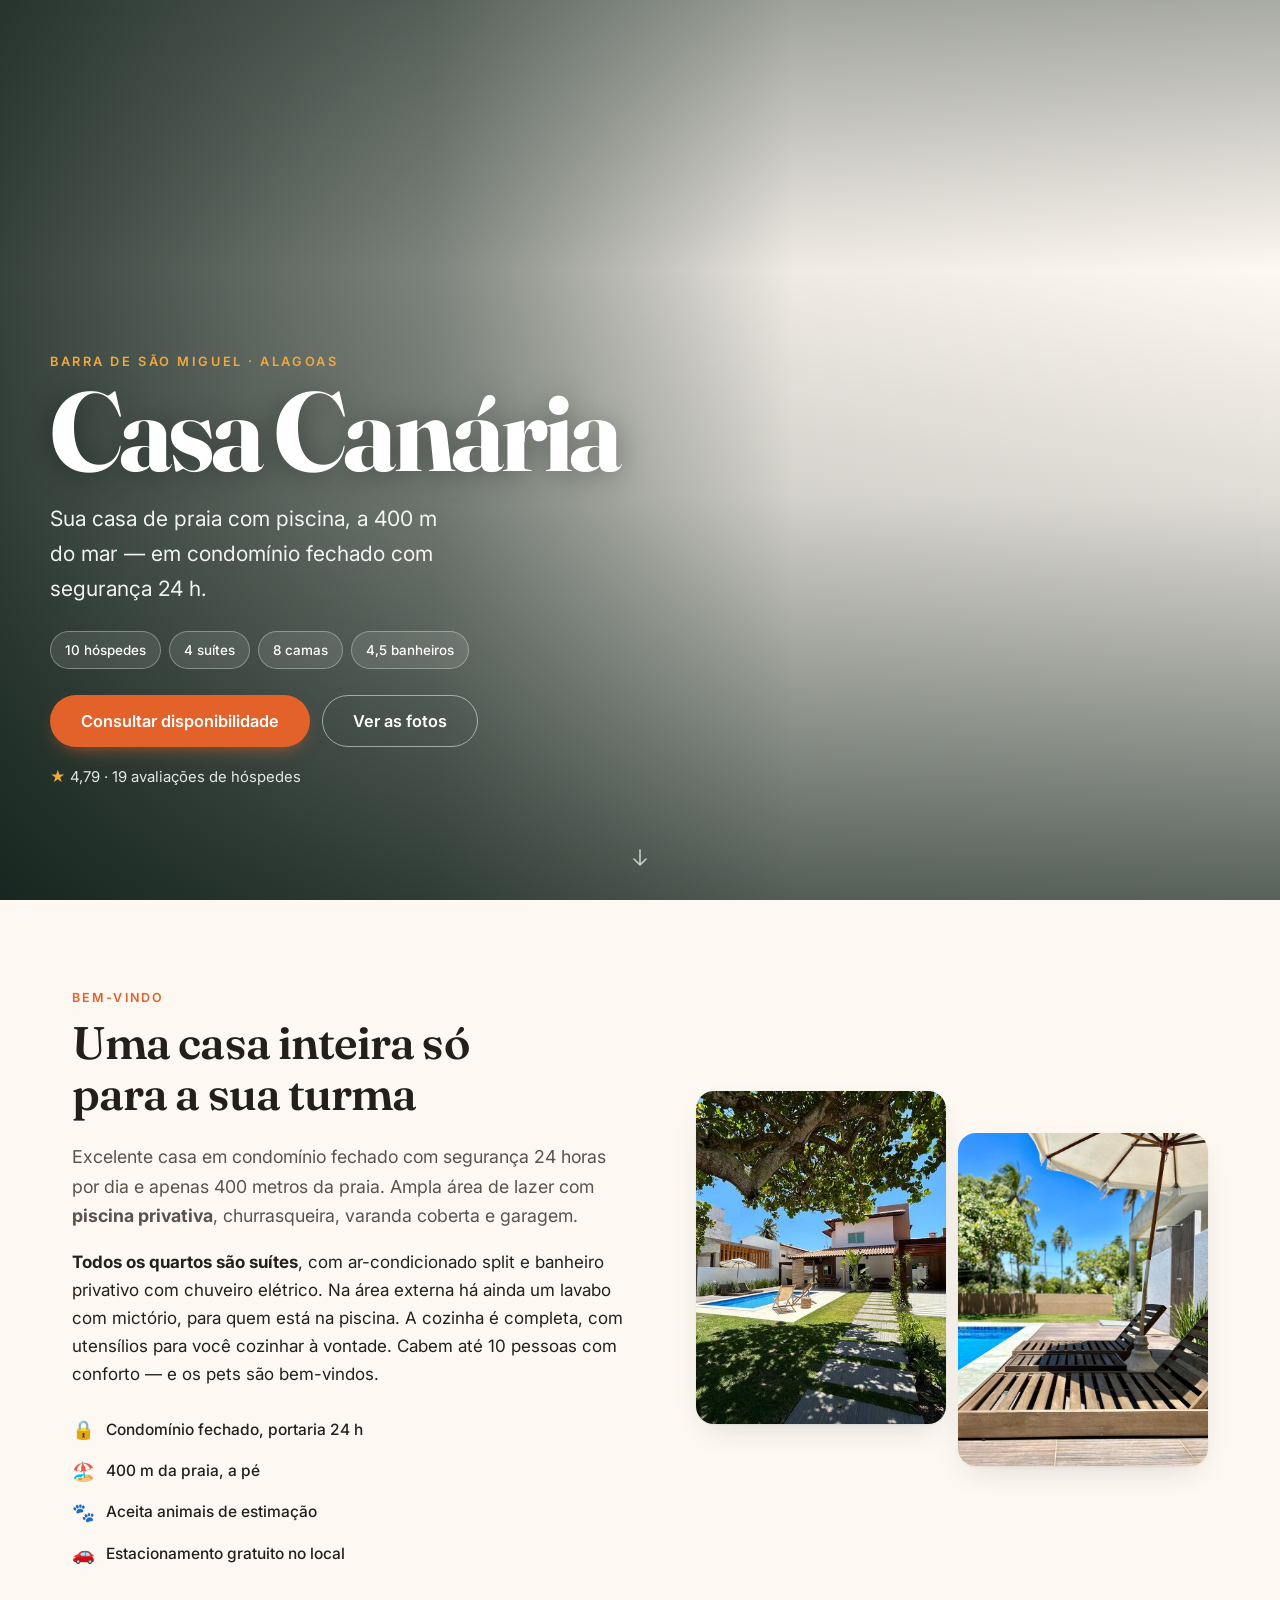
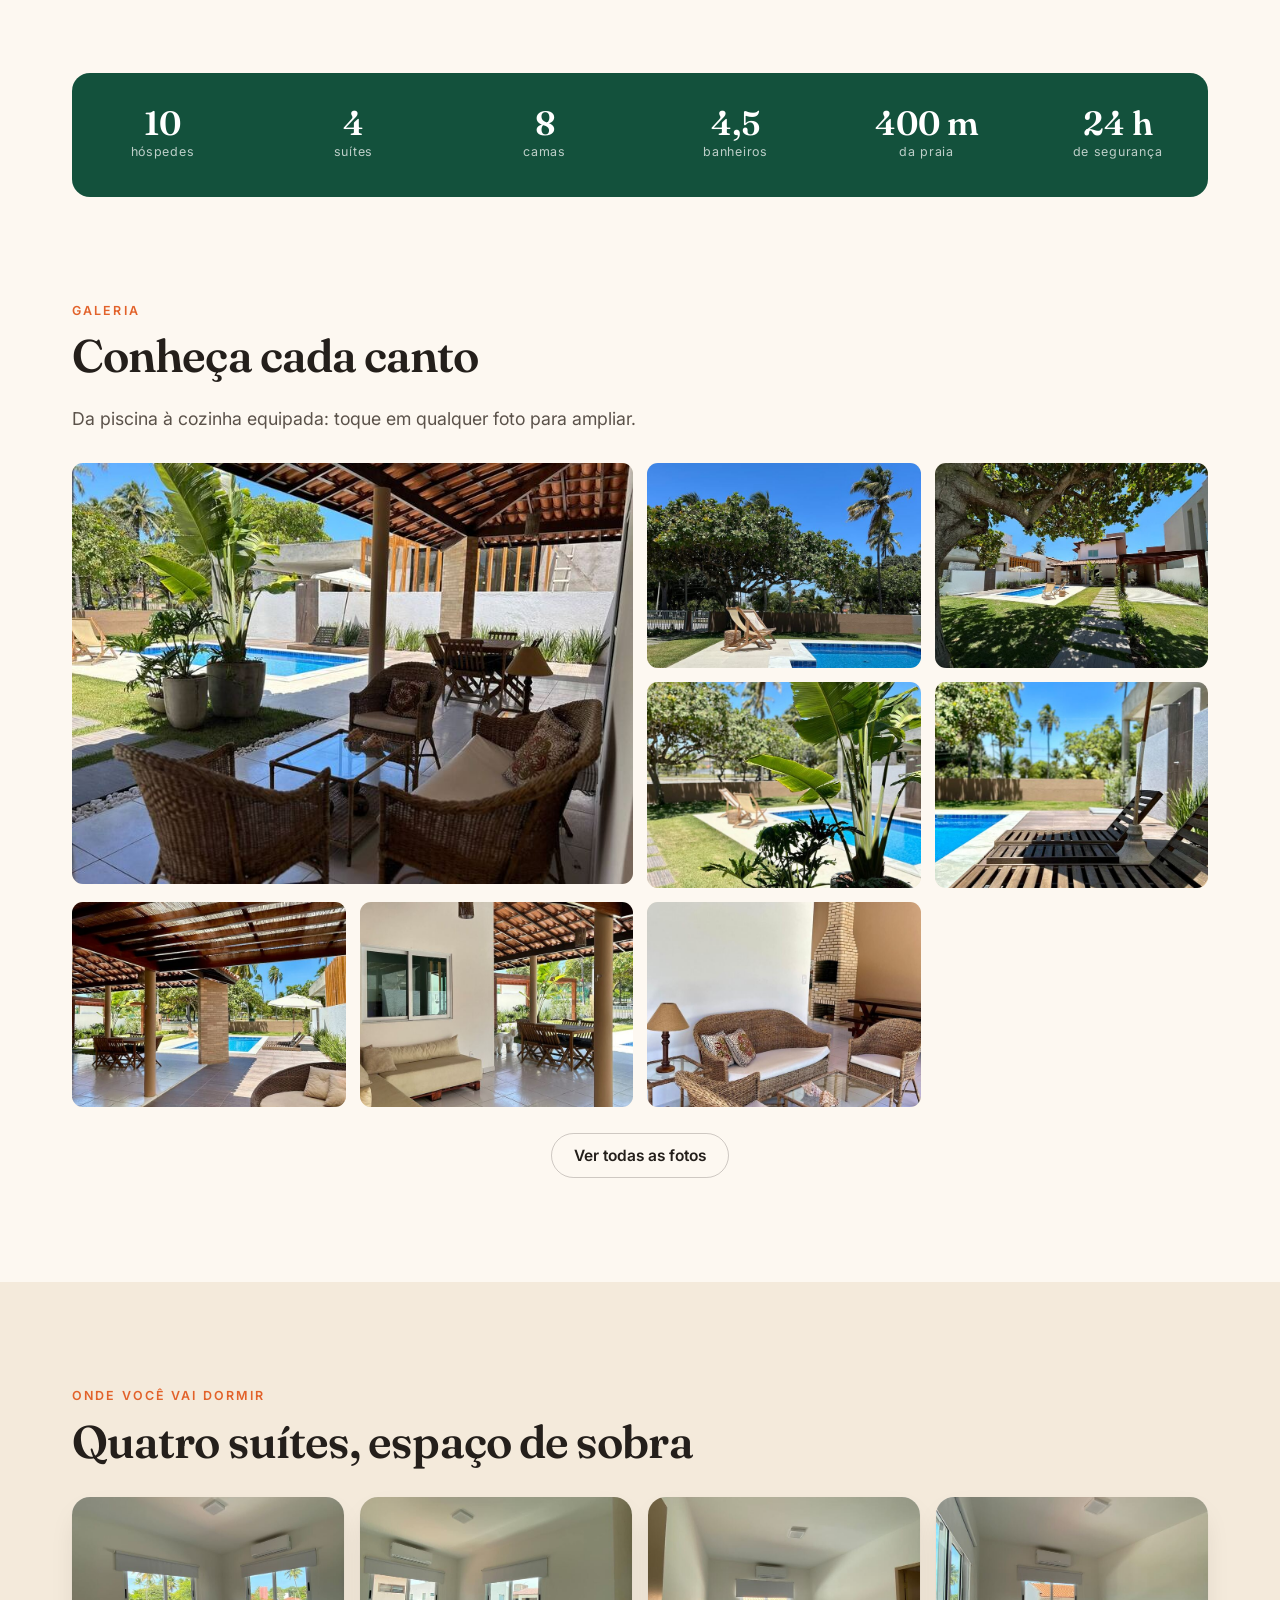
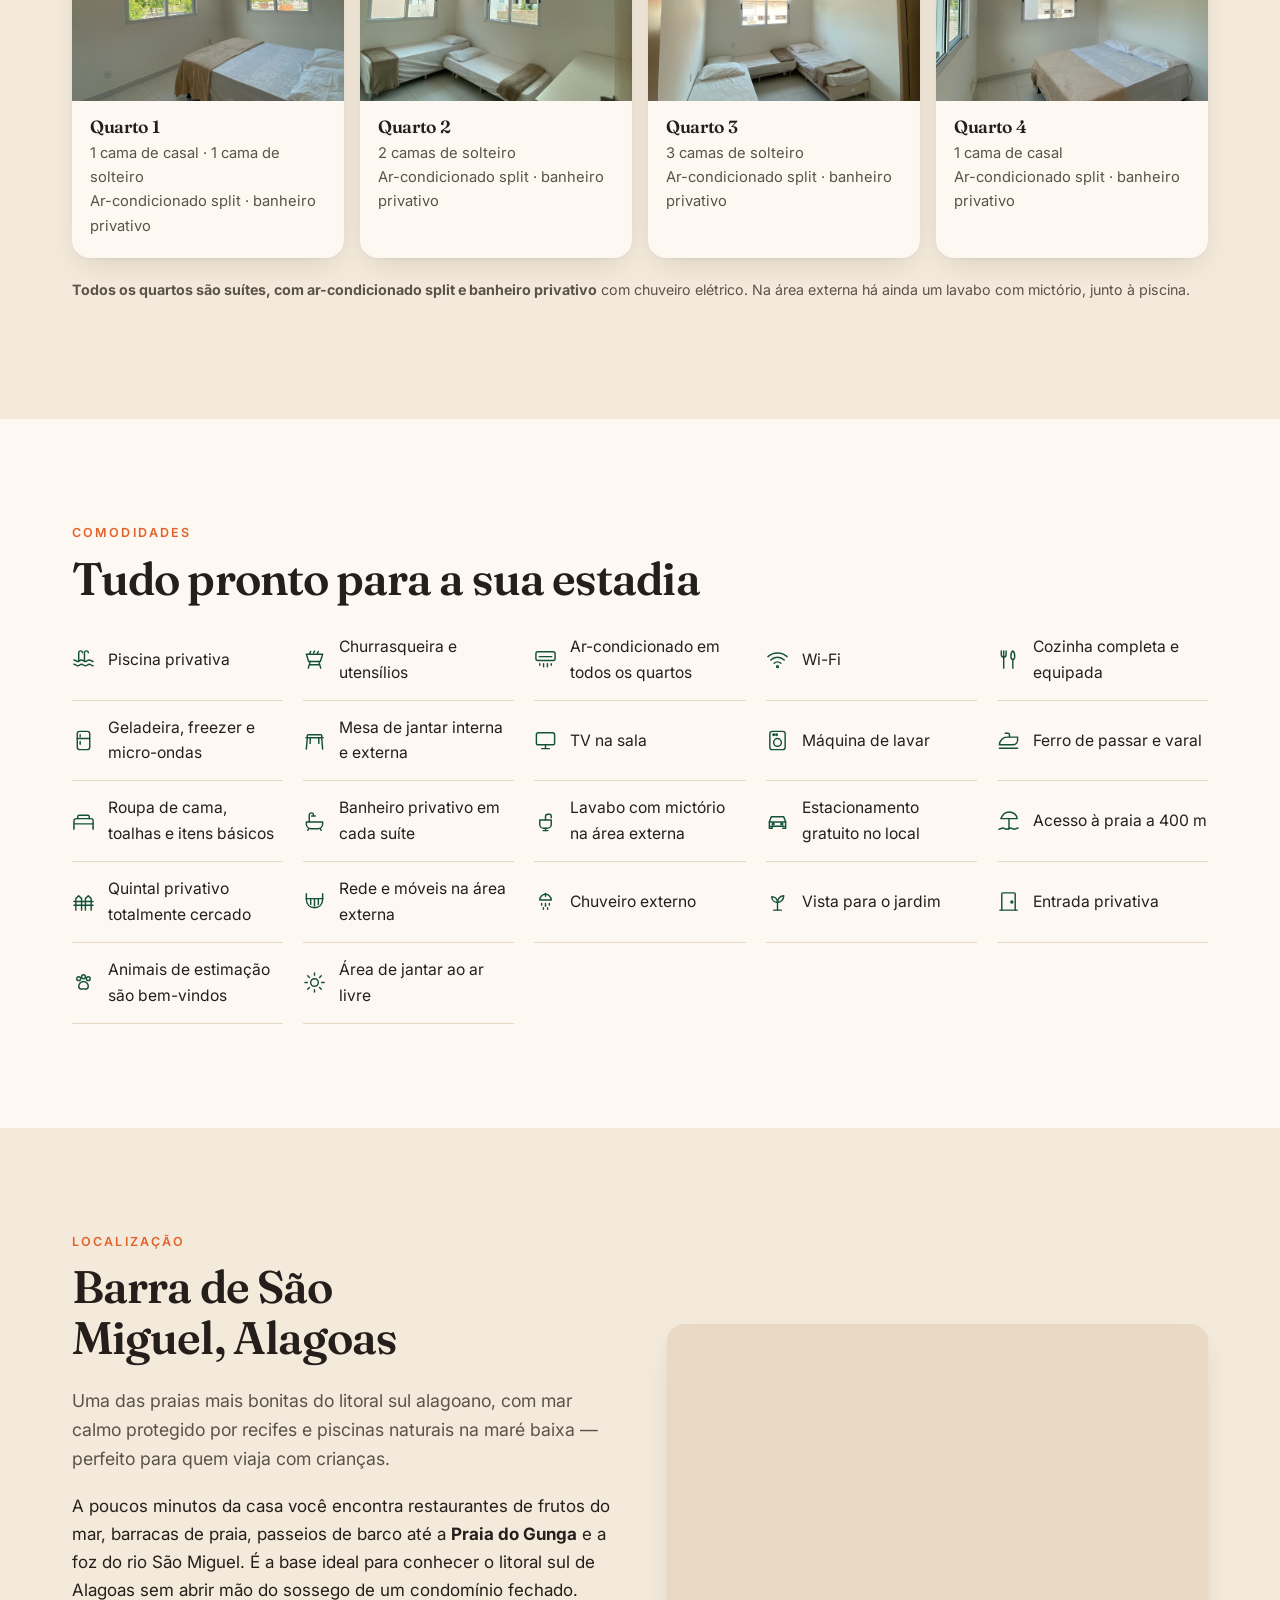
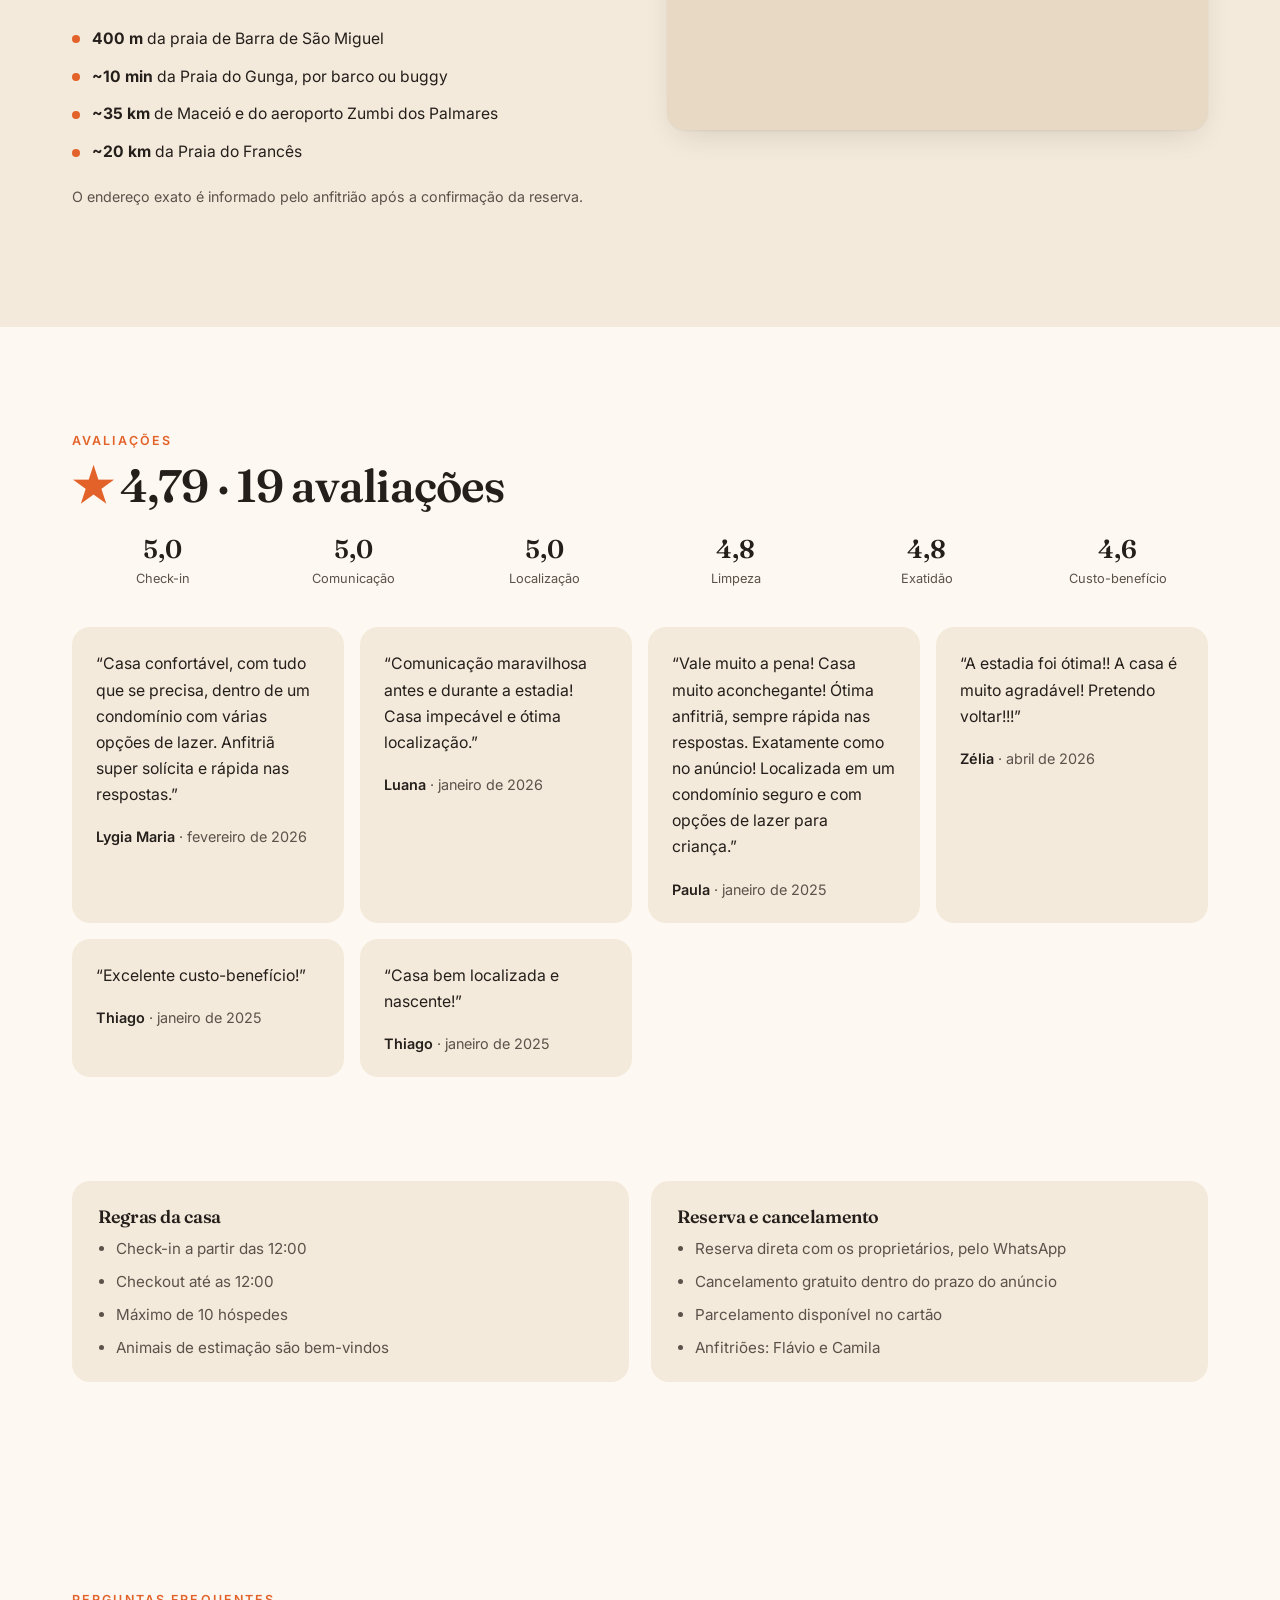
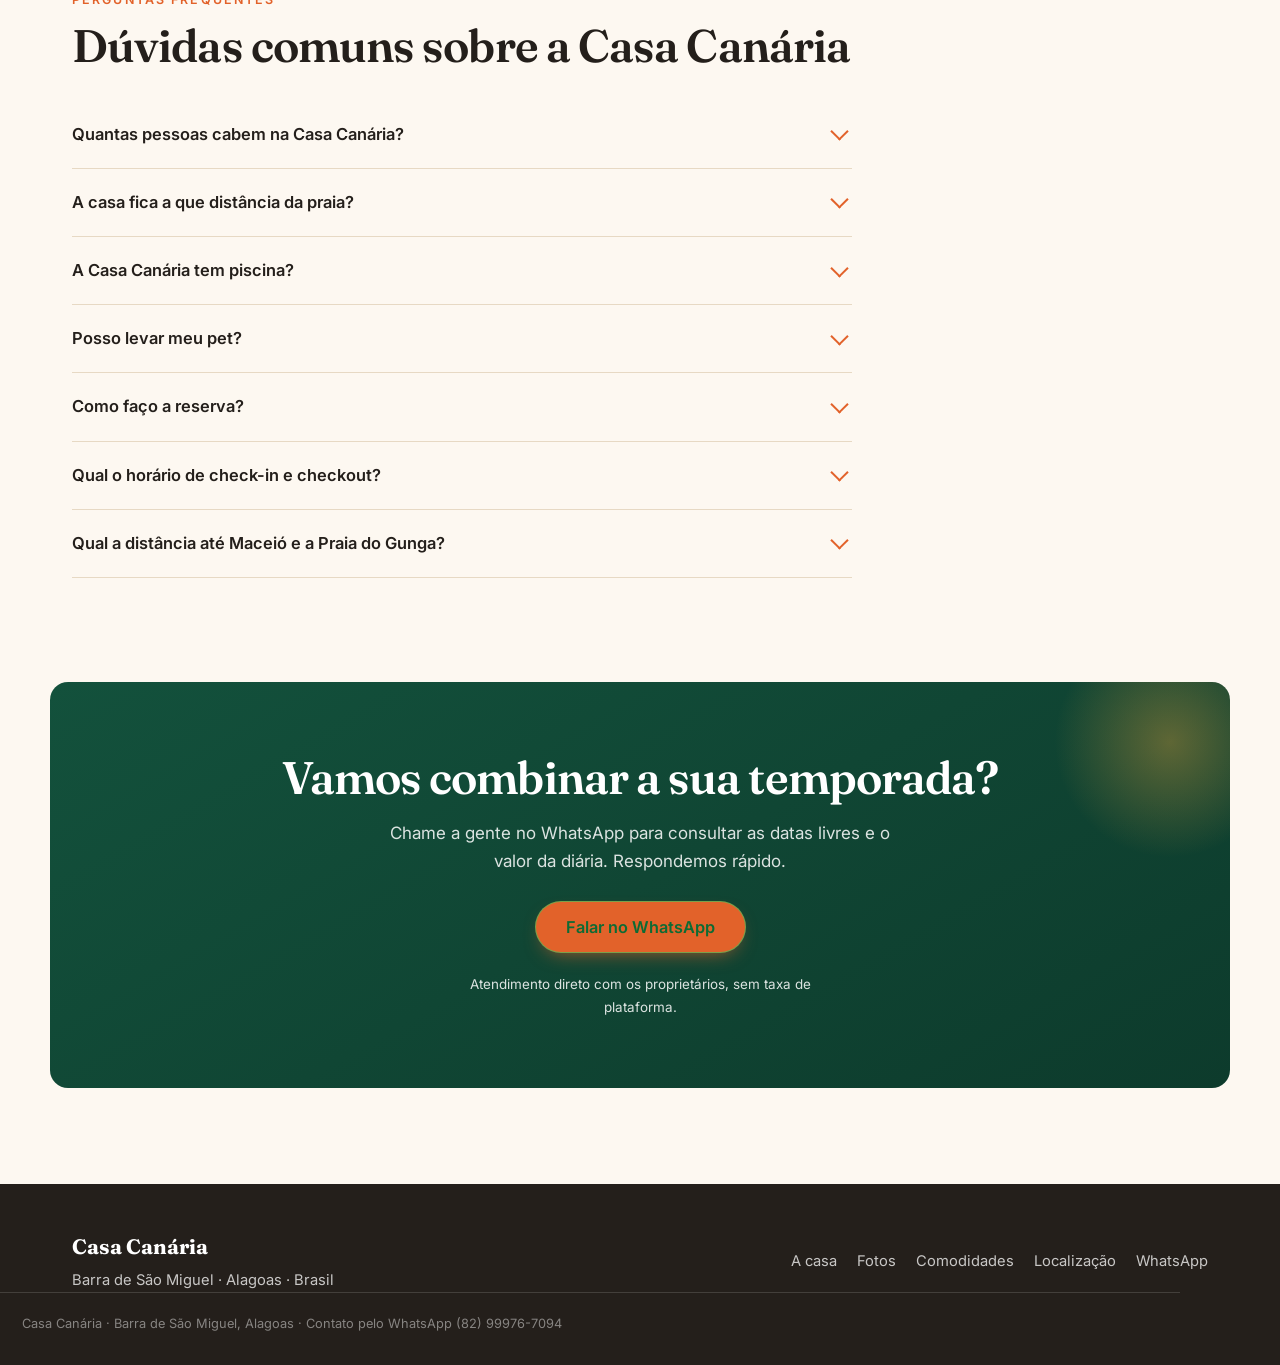
==== commit f8293592: "Renomeia para Casa Canária e passa o contato para WhatsApp - Nome do site alterado de Casa Caju para" ====
--- a/index.html
+++ b/index.html
@@ -3,31 +3,31 @@
 <head>
 <meta charset="UTF-8">
 <meta name="viewport" content="width=device-width, initial-scale=1, viewport-fit=cover">
-<title>Casa Caju | Casa de praia com piscina em Barra de São Miguel - AL</title>
-<meta name="description" content="Alugue a Casa Caju por temporada em Barra de São Miguel (AL): casa de praia com piscina privativa, churrasqueira e 4 quartos, em condomínio fechado com segurança 24h a 500 m da praia. Até 10 hóspedes, aceita pets.">
+<title>Casa Canária | Casa de praia com piscina em Barra de São Miguel - AL</title>
+<meta name="description" content="Alugue a Casa Canária por temporada em Barra de São Miguel (AL): casa de praia com piscina privativa, churrasqueira e 4 suítes com ar-condicionado split, em condomínio fechado com segurança 24h a 400 m da praia. Até 10 hóspedes, aceita pets.">
 <meta name="theme-color" content="#14563F">
 <meta name="robots" content="index, follow, max-image-preview:large, max-snippet:-1">
-<meta name="author" content="Casa Caju">
+<meta name="author" content="Casa Canária">
 <meta name="geo.region" content="BR-AL">
 <meta name="geo.placename" content="Barra de São Miguel, Alagoas">
-<link rel="canonical" href="https://johnaraujo.github.io/casacaju/">
+<link rel="canonical" href="https://johnaraujo.github.io/casacanaria/">
 
 <meta property="og:type" content="website">
-<meta property="og:site_name" content="Casa Caju">
-<meta property="og:title" content="Casa Caju | Casa de praia com piscina em Barra de São Miguel - AL">
-<meta property="og:description" content="Piscina privativa, churrasqueira e 500 m da praia. Condomínio fechado com segurança 24h, 4 quartos e até 10 hóspedes. Aluguel por temporada em Alagoas.">
-<meta property="og:image" content="https://johnaraujo.github.io/casacaju/fotos/02-jardim-arvore.jpg">
+<meta property="og:site_name" content="Casa Canária">
+<meta property="og:title" content="Casa Canária | Casa de praia com piscina em Barra de São Miguel - AL">
+<meta property="og:description" content="Piscina privativa, churrasqueira e 400 m da praia. Condomínio fechado com segurança 24h, 4 suítes e até 10 hóspedes. Aluguel por temporada em Alagoas.">
+<meta property="og:image" content="https://johnaraujo.github.io/casacanaria/fotos/02-jardim-arvore.jpg">
 <meta property="og:image:width" content="1600">
 <meta property="og:image:height" content="1200">
-<meta property="og:image:alt" content="Casa Caju: jardim, piscina e área gourmet">
-<meta property="og:url" content="https://johnaraujo.github.io/casacaju/">
+<meta property="og:image:alt" content="Casa Canária: jardim, piscina e área gourmet">
+<meta property="og:url" content="https://johnaraujo.github.io/casacanaria/">
 <meta property="og:locale" content="pt_BR">
 <meta name="twitter:card" content="summary_large_image">
-<meta name="twitter:title" content="Casa Caju | Casa de praia com piscina em Barra de São Miguel - AL">
-<meta name="twitter:description" content="Piscina privativa, churrasqueira e 500 m da praia, em condomínio fechado com segurança 24h. Até 10 hóspedes.">
-<meta name="twitter:image" content="https://johnaraujo.github.io/casacaju/fotos/02-jardim-arvore.jpg">
-
-<link rel="icon" href="data:image/svg+xml,<svg xmlns='http://www.w3.org/2000/svg' viewBox='0 0 100 100'><text y='.9em' font-size='90'>🥥</text></svg>">
+<meta name="twitter:title" content="Casa Canária | Casa de praia com piscina em Barra de São Miguel - AL">
+<meta name="twitter:description" content="Piscina privativa, churrasqueira e 400 m da praia, em condomínio fechado com segurança 24h. Até 10 hóspedes.">
+<meta name="twitter:image" content="https://johnaraujo.github.io/casacanaria/fotos/02-jardim-arvore.jpg">
+
+<link rel="icon" href="data:image/svg+xml,<svg xmlns='http://www.w3.org/2000/svg' viewBox='0 0 100 100'><text y='.9em' font-size='90'>🏡</text></svg>">
 <link rel="preconnect" href="https://fonts.googleapis.com">
 <link rel="preconnect" href="https://fonts.gstatic.com" crossorigin>
 <link href="https://fonts.googleapis.com/css2?family=Fraunces:ital,opsz,wght@0,9..144,400;0,9..144,600;0,9..144,700;1,9..144,400&family=Inter:wght@400;500;600&display=swap" rel="stylesheet">
@@ -39,22 +39,22 @@
   "@graph": [
     {
       "@type": "WebSite",
-      "@id": "https://johnaraujo.github.io/casacaju/#site",
-      "url": "https://johnaraujo.github.io/casacaju/",
-      "name": "Casa Caju",
+      "@id": "https://johnaraujo.github.io/casacanaria/#site",
+      "url": "https://johnaraujo.github.io/casacanaria/",
+      "name": "Casa Canária",
       "inLanguage": "pt-BR",
       "description": "Casa de praia por temporada com piscina privativa em Barra de São Miguel, Alagoas."
     },
     {
       "@type": ["VacationRental", "LodgingBusiness"],
-      "@id": "https://johnaraujo.github.io/casacaju/#casa",
-      "name": "Casa Caju",
-      "url": "https://johnaraujo.github.io/casacaju/",
-      "description": "Casa de praia para aluguel por temporada em Barra de São Miguel (AL): piscina privativa, churrasqueira, 4 quartos com ar-condicionado e até 10 hóspedes, em condomínio fechado com segurança 24 horas a 500 metros da praia.",
+      "@id": "https://johnaraujo.github.io/casacanaria/#casa",
+      "name": "Casa Canária",
+      "url": "https://johnaraujo.github.io/casacanaria/",
+      "description": "Casa de praia para aluguel por temporada em Barra de São Miguel (AL): piscina privativa, churrasqueira, 4 suítes com ar-condicionado split e banheiro privativo, e até 10 hóspedes, em condomínio fechado com segurança 24 horas a 400 metros da praia.",
       "image": [
-        "https://johnaraujo.github.io/casacaju/fotos/01-piscina-coqueiros.jpg",
-        "https://johnaraujo.github.io/casacaju/fotos/02-jardim-arvore.jpg",
-        "https://johnaraujo.github.io/casacaju/fotos/03-area-gourmet.jpg"
+        "https://johnaraujo.github.io/casacanaria/fotos/01-piscina-coqueiros.jpg",
+        "https://johnaraujo.github.io/casacanaria/fotos/02-jardim-arvore.jpg",
+        "https://johnaraujo.github.io/casacanaria/fotos/03-area-gourmet.jpg"
       ],
       "address": {
         "@type": "PostalAddress",
@@ -102,37 +102,37 @@
       "knowsLanguage": "pt-BR",
       "potentialAction": {
         "@type": "ReserveAction",
-        "target": "https://www.airbnb.com.br/rooms/33034679"
+        "target": "https://wa.me/5582999767094"
       }
     },
     {
       "@type": "FAQPage",
-      "@id": "https://johnaraujo.github.io/casacaju/#faq",
+      "@id": "https://johnaraujo.github.io/casacanaria/#faq",
       "mainEntity": [
         {
           "@type": "Question",
-          "name": "Quantas pessoas cabem na Casa Caju?",
-          "acceptedAnswer": {"@type": "Answer", "text": "A casa acomoda até 10 hóspedes, em 4 quartos com 8 camas e 4,5 banheiros. Todos os quartos têm ar-condicionado split."}
+          "name": "Quantas pessoas cabem na Casa Canária?",
+          "acceptedAnswer": {"@type": "Answer", "text": "A casa acomoda até 10 hóspedes em 4 suítes, com 8 camas no total. Todos os quartos têm ar-condicionado split e banheiro privativo, e ainda há um lavabo com mictório na área externa."}
         },
         {
           "@type": "Question",
           "name": "A casa fica a que distância da praia?",
-          "acceptedAnswer": {"@type": "Answer", "text": "São apenas 500 metros até a praia de Barra de São Miguel, uma caminhada de poucos minutos. A casa fica em condomínio fechado com segurança 24 horas."}
-        },
-        {
-          "@type": "Question",
-          "name": "A Casa Caju tem piscina?",
+          "acceptedAnswer": {"@type": "Answer", "text": "São apenas 400 metros até a praia de Barra de São Miguel, uma caminhada de poucos minutos. A casa fica em condomínio fechado com segurança 24 horas."}
+        },
+        {
+          "@type": "Question",
+          "name": "A Casa Canária tem piscina?",
           "acceptedAnswer": {"@type": "Answer", "text": "Sim. A casa tem piscina privativa, além de ampla área de lazer com churrasqueira, varanda coberta, quintal cercado e garagem."}
         },
         {
           "@type": "Question",
           "name": "Posso levar meu pet?",
-          "acceptedAnswer": {"@type": "Answer", "text": "Sim, animais de estimação são bem-vindos na Casa Caju."}
+          "acceptedAnswer": {"@type": "Answer", "text": "Sim, animais de estimação são bem-vindos na Casa Canária."}
         },
         {
           "@type": "Question",
           "name": "Como faço a reserva?",
-          "acceptedAnswer": {"@type": "Answer", "text": "A reserva é feita pelo anúncio oficial no Airbnb, com pagamento protegido pela plataforma e possibilidade de parcelamento no cartão."}
+          "acceptedAnswer": {"@type": "Answer", "text": "A reserva é feita direto com a gente pelo WhatsApp (82) 99976-7094. É só chamar com as datas desejadas que confirmamos a disponibilidade e as condições."}
         },
         {
           "@type": "Question",
@@ -155,7 +155,7 @@
 <a class="pular" href="#conteudo">Pular para o conteúdo</a>
 
 <header class="topo" id="topo">
-  <a href="#" class="topo__marca">Casa Caju</a>
+  <a href="#" class="topo__marca">Casa Canária</a>
   <nav class="topo__nav">
     <a href="#casa">A casa</a>
     <a href="#fotos">Fotos</a>
@@ -164,31 +164,31 @@
     <a href="#avaliacoes">Avaliações</a>
     <a href="#duvidas">Dúvidas</a>
   </nav>
-  <a class="btn btn--pequeno" data-airbnb href="#">Reservar</a>
+  <a class="btn btn--pequeno" data-whatsapp href="#">Reservar</a>
 </header>
 
 <section class="hero">
   <div class="hero__midia">
     <picture>
       <source media="(min-width: 900px)" srcset="fotos/02-jardim-arvore.jpg" width="1600" height="1200">
-      <img width="1600" height="2133" src="fotos/01-piscina-coqueiros.jpg" alt="Casa Caju vista do jardim, com piscina, gramado e área gourmet" fetchpriority="high" decoding="async">
+      <img width="1600" height="2133" src="fotos/01-piscina-coqueiros.jpg" alt="Casa Canária vista do jardim, com piscina, gramado e área gourmet" fetchpriority="high" decoding="async">
     </picture>
   </div>
   <div class="hero__conteudo">
     <p class="hero__olho">Barra de São Miguel · Alagoas</p>
-    <h1 class="hero__titulo">Casa&nbsp;Caju</h1>
-    <p class="hero__sub">Sua casa de praia com piscina, a 500&nbsp;m do mar — em condomínio fechado com segurança 24&nbsp;h.</p>
+    <h1 class="hero__titulo">Casa&nbsp;Canária</h1>
+    <p class="hero__sub">Sua casa de praia com piscina, a 400&nbsp;m do mar — em condomínio fechado com segurança 24&nbsp;h.</p>
     <ul class="hero__chips">
       <li>10 hóspedes</li>
-      <li>4 quartos</li>
+      <li>4 suítes</li>
       <li>8 camas</li>
       <li>4,5 banheiros</li>
     </ul>
     <div class="hero__acoes">
-      <a class="btn btn--grande" data-airbnb href="#">Ver datas e reservar</a>
+      <a class="btn btn--grande" data-whatsapp href="#">Consultar disponibilidade</a>
       <a class="btn btn--fantasma btn--grande" href="#fotos">Ver as fotos</a>
     </div>
-    <p class="hero__nota"><span class="estrela">★</span> 4,79 · 19 avaliações no Airbnb</p>
+    <p class="hero__nota"><span class="estrela">★</span> 4,79 · 19 avaliações de hóspedes</p>
   </div>
   <a href="#casa" class="hero__seta" aria-label="Rolar para baixo">
     <svg viewBox="0 0 24 24" aria-hidden="true"><path d="M12 4v15m0 0l-6-6m6 6l6-6"/></svg>
@@ -202,11 +202,11 @@
     <div class="grade-casa__texto">
       <p class="rotulo">Bem-vindo</p>
       <h2>Uma casa inteira só para a sua turma</h2>
-      <p class="texto-grande">Excelente casa em condomínio fechado com segurança 24 horas por dia e apenas 500 metros da praia. Ampla área de lazer com <strong>piscina privativa</strong>, churrasqueira, varanda coberta e garagem.</p>
-      <p>Todos os quartos têm ar-condicionado split, os banheiros contam com chuveiro elétrico e a cozinha é completa, com utensílios para você cozinhar à vontade. Cabem até 10 pessoas com conforto — e os pets são bem-vindos.</p>
+      <p class="texto-grande">Excelente casa em condomínio fechado com segurança 24 horas por dia e apenas 400 metros da praia. Ampla área de lazer com <strong>piscina privativa</strong>, churrasqueira, varanda coberta e garagem.</p>
+      <p><strong>Todos os quartos são suítes</strong>, com ar-condicionado split e banheiro privativo com chuveiro elétrico. Na área externa há ainda um lavabo com mictório, para quem está na piscina. A cozinha é completa, com utensílios para você cozinhar à vontade. Cabem até 10 pessoas com conforto — e os pets são bem-vindos.</p>
       <ul class="lista-selos">
         <li><span aria-hidden="true">🔒</span> Condomínio fechado, portaria 24 h</li>
-        <li><span aria-hidden="true">🏖️</span> 500 m da praia, a pé</li>
+        <li><span aria-hidden="true">🏖️</span> 400 m da praia, a pé</li>
         <li><span aria-hidden="true">🐾</span> Aceita animais de estimação</li>
         <li><span aria-hidden="true">🚗</span> Estacionamento gratuito no local</li>
       </ul>
@@ -222,10 +222,10 @@
   <div class="envelope">
     <ul class="numeros">
       <li><b>10</b><span>hóspedes</span></li>
-      <li><b>4</b><span>quartos</span></li>
+      <li><b>4</b><span>suítes</span></li>
       <li><b>8</b><span>camas</span></li>
       <li><b>4,5</b><span>banheiros</span></li>
-      <li><b>500 m</b><span>da praia</span></li>
+      <li><b>400 m</b><span>da praia</span></li>
       <li><b>24 h</b><span>de segurança</span></li>
     </ul>
   </div>
@@ -248,26 +248,26 @@
 <section class="secao secao--quartos" id="quartos">
   <div class="envelope">
     <p class="rotulo">Onde você vai dormir</p>
-    <h2>Espaço de sobra para todo mundo</h2>
+    <h2>Quatro suítes, espaço de sobra</h2>
     <div class="quartos">
       <article class="quarto">
         <img width="700" height="933" src="fotos/25-quarto-casal-sm.jpg" alt="Quarto com cama de casal e ar-condicionado" loading="lazy" decoding="async">
-        <div class="quarto__txt"><h3>Quarto 1</h3><p>1 cama de casal · 1 cama de solteiro</p></div>
+        <div class="quarto__txt"><h3>Quarto 1</h3><p>1 cama de casal · 1 cama de solteiro<br>Ar-condicionado split · banheiro privativo</p></div>
       </article>
       <article class="quarto">
         <img width="700" height="933" src="fotos/28-quarto-solteiro-sm.jpg" alt="Quarto com duas camas de solteiro" loading="lazy" decoding="async">
-        <div class="quarto__txt"><h3>Quarto 2</h3><p>2 camas de solteiro</p></div>
+        <div class="quarto__txt"><h3>Quarto 2</h3><p>2 camas de solteiro<br>Ar-condicionado split · banheiro privativo</p></div>
       </article>
       <article class="quarto">
         <img width="700" height="933" src="fotos/29-quarto-solteiro-2-sm.jpg" alt="Quarto com camas de solteiro" loading="lazy" decoding="async">
-        <div class="quarto__txt"><h3>Quarto 3</h3><p>3 camas de solteiro</p></div>
+        <div class="quarto__txt"><h3>Quarto 3</h3><p>3 camas de solteiro<br>Ar-condicionado split · banheiro privativo</p></div>
       </article>
       <article class="quarto">
         <img width="700" height="933" src="fotos/26-quarto-casal-2-sm.jpg" alt="Quarto com cama de casal e janelas amplas" loading="lazy" decoding="async">
-        <div class="quarto__txt"><h3>Quarto 4</h3><p>Cama de casal · ar-condicionado split</p></div>
+        <div class="quarto__txt"><h3>Quarto 4</h3><p>1 cama de casal<br>Ar-condicionado split · banheiro privativo</p></div>
       </article>
     </div>
-    <p class="nota">Todos os quartos com ar-condicionado split. 4,5 banheiros no total, com chuveiro elétrico.</p>
+    <p class="nota"><strong>Todos os quartos são suítes, com ar-condicionado split e banheiro privativo</strong> com chuveiro elétrico. Na área externa há ainda um lavabo com mictório, junto à piscina.</p>
   </div>
 </section>
 
@@ -276,7 +276,6 @@
     <p class="rotulo">Comodidades</p>
     <h2>Tudo pronto para a sua estadia</h2>
     <ul class="comodidades" id="comodidades-lista"></ul>
-    <p class="nota">Observação: a casa não possui detector de fumaça nem detector de monóxido de carbono. Há escadas no acesso.</p>
   </div>
 </section>
 
@@ -288,7 +287,7 @@
       <p class="texto-grande">Uma das praias mais bonitas do litoral sul alagoano, com mar calmo protegido por recifes e piscinas naturais na maré baixa — perfeito para quem viaja com crianças.</p>
       <p>A poucos minutos da casa você encontra restaurantes de frutos do mar, barracas de praia, passeios de barco até a <strong>Praia do Gunga</strong> e a foz do rio São Miguel. É a base ideal para conhecer o litoral sul de Alagoas sem abrir mão do sossego de um condomínio fechado.</p>
       <ul class="lista-local">
-        <li><b>500 m</b> da praia de Barra de São Miguel</li>
+        <li><b>400 m</b> da praia de Barra de São Miguel</li>
         <li><b>~10 min</b> da Praia do Gunga, por barco ou buggy</li>
         <li><b>~35 km</b> de Maceió e do aeroporto Zumbi dos Palmares</li>
         <li><b>~20 km</b> da Praia do Francês</li>
@@ -342,7 +341,6 @@
         <cite>Thiago <span>· janeiro de 2025</span></cite>
       </blockquote>
     </div>
-    <p class="galeria__acao"><a class="btn btn--fantasma" data-airbnb href="#">Ler todas as avaliações no Airbnb</a></p>
   </div>
 </section>
 
@@ -360,7 +358,7 @@
     <div>
       <h3>Reserva e cancelamento</h3>
       <ul>
-        <li>Reserva pelo Airbnb, com pagamento protegido</li>
+        <li>Reserva direta com os proprietários, pelo WhatsApp</li>
         <li>Cancelamento gratuito dentro do prazo do anúncio</li>
         <li>Parcelamento disponível no cartão</li>
         <li>Anfitriões: Flávio e Camila</li>
@@ -372,27 +370,27 @@
 <section class="secao secao--faq" id="duvidas">
   <div class="envelope">
     <p class="rotulo">Perguntas frequentes</p>
-    <h2>Dúvidas comuns sobre a Casa Caju</h2>
+    <h2>Dúvidas comuns sobre a Casa Canária</h2>
     <div class="faq">
       <details>
-        <summary>Quantas pessoas cabem na Casa Caju?</summary>
-        <p>A casa acomoda até 10 hóspedes, em 4 quartos com 8 camas e 4,5 banheiros. Todos os quartos têm ar-condicionado split.</p>
+        <summary>Quantas pessoas cabem na Casa Canária?</summary>
+        <p>A casa acomoda até 10 hóspedes em 4 suítes, com 8 camas no total. Todos os quartos têm ar-condicionado split e banheiro privativo, e ainda há um lavabo com mictório na área externa.</p>
       </details>
       <details>
         <summary>A casa fica a que distância da praia?</summary>
-        <p>São apenas 500 metros até a praia de Barra de São Miguel, uma caminhada de poucos minutos. A casa fica em condomínio fechado com segurança 24 horas.</p>
-      </details>
-      <details>
-        <summary>A Casa Caju tem piscina?</summary>
+        <p>São apenas 400 metros até a praia de Barra de São Miguel, uma caminhada de poucos minutos. A casa fica em condomínio fechado com segurança 24 horas.</p>
+      </details>
+      <details>
+        <summary>A Casa Canária tem piscina?</summary>
         <p>Sim. A casa tem piscina privativa, além de ampla área de lazer com churrasqueira, varanda coberta, quintal cercado e garagem.</p>
       </details>
       <details>
         <summary>Posso levar meu pet?</summary>
-        <p>Sim, animais de estimação são bem-vindos na Casa Caju.</p>
+        <p>Sim, animais de estimação são bem-vindos na Casa Canária.</p>
       </details>
       <details>
         <summary>Como faço a reserva?</summary>
-        <p>A reserva é feita pelo anúncio oficial no Airbnb, com pagamento protegido pela plataforma e possibilidade de parcelamento no cartão.</p>
+        <p>A reserva é feita direto com a gente pelo WhatsApp (82) 99976-7094. É só chamar com as datas desejadas que confirmamos a disponibilidade e as condições.</p>
       </details>
       <details>
         <summary>Qual o horário de check-in e checkout?</summary>
@@ -409,12 +407,11 @@
 <section class="cta" id="reservar">
   <div class="envelope cta__caixa">
     <h2>Vamos combinar a sua temporada?</h2>
-    <p>Consulte as datas disponíveis e o valor exato direto no anúncio oficial do Airbnb.</p>
+    <p>Chame a gente no WhatsApp para consultar as datas livres e o valor da diária. Respondemos rápido.</p>
     <div class="cta__acoes">
-      <a class="btn btn--grande" data-airbnb href="#">Reservar no Airbnb</a>
-      <a class="btn btn--fantasma btn--grande btn--zap" data-whatsapp href="#">Falar no WhatsApp</a>
-    </div>
-    <p class="cta__nota">Pagamento e comunicação sempre pelo Airbnb, para a sua segurança.</p>
+      <a class="btn btn--grande btn--zap" data-whatsapp href="#">Falar no WhatsApp</a>
+    </div>
+    <p class="cta__nota">Atendimento direto com os proprietários, sem taxa de plataforma.</p>
   </div>
 </section>
 
@@ -423,7 +420,7 @@
 <footer class="rodape">
   <div class="envelope rodape__grade">
     <div>
-      <p class="rodape__marca">Casa Caju</p>
+      <p class="rodape__marca">Casa Canária</p>
       <p>Barra de São Miguel · Alagoas · Brasil</p>
     </div>
     <nav class="rodape__links">
@@ -431,10 +428,10 @@
       <a href="#fotos">Fotos</a>
       <a href="#comodidades">Comodidades</a>
       <a href="#local">Localização</a>
-      <a data-airbnb href="#">Anúncio no Airbnb</a>
+      <a data-whatsapp href="#">WhatsApp</a>
     </nav>
   </div>
-  <p class="rodape__fim">Fotos e informações do anúncio no Airbnb.</p>
+  <p class="rodape__fim">Casa Canária · Barra de São Miguel, Alagoas · Contato pelo WhatsApp (82) 99976-7094</p>
 </footer>
 
 <div class="barra-mobile">
@@ -442,7 +439,7 @@
     <b><span class="estrela">★</span> 4,79</b>
     <span>19 avaliações</span>
   </div>
-  <a class="btn" data-airbnb href="#">Reservar</a>
+  <a class="btn" data-whatsapp href="#">WhatsApp</a>
 </div>
 
 <div class="lightbox" id="lightbox" role="dialog" aria-modal="true" aria-label="Galeria de fotos" hidden>
--- a/style.css
+++ b/style.css
@@ -1,5 +1,5 @@
 /* ==========================================================================
-   Casa Caju — folha de estilo
+   Casa Canária — folha de estilo
    Mobile-first. Paleta inspirada no cajueiro: areia, caju e folha.
    ========================================================================== */
 
@@ -221,7 +221,7 @@
 }
 
 .hero__titulo {
-  font-size: clamp(3.4rem, 17vw, 7.5rem);
+  font-size: clamp(2.9rem, 14.5vw, 7rem);
   font-weight: 700;
   line-height: .92;
   margin: 0 0 .18em;
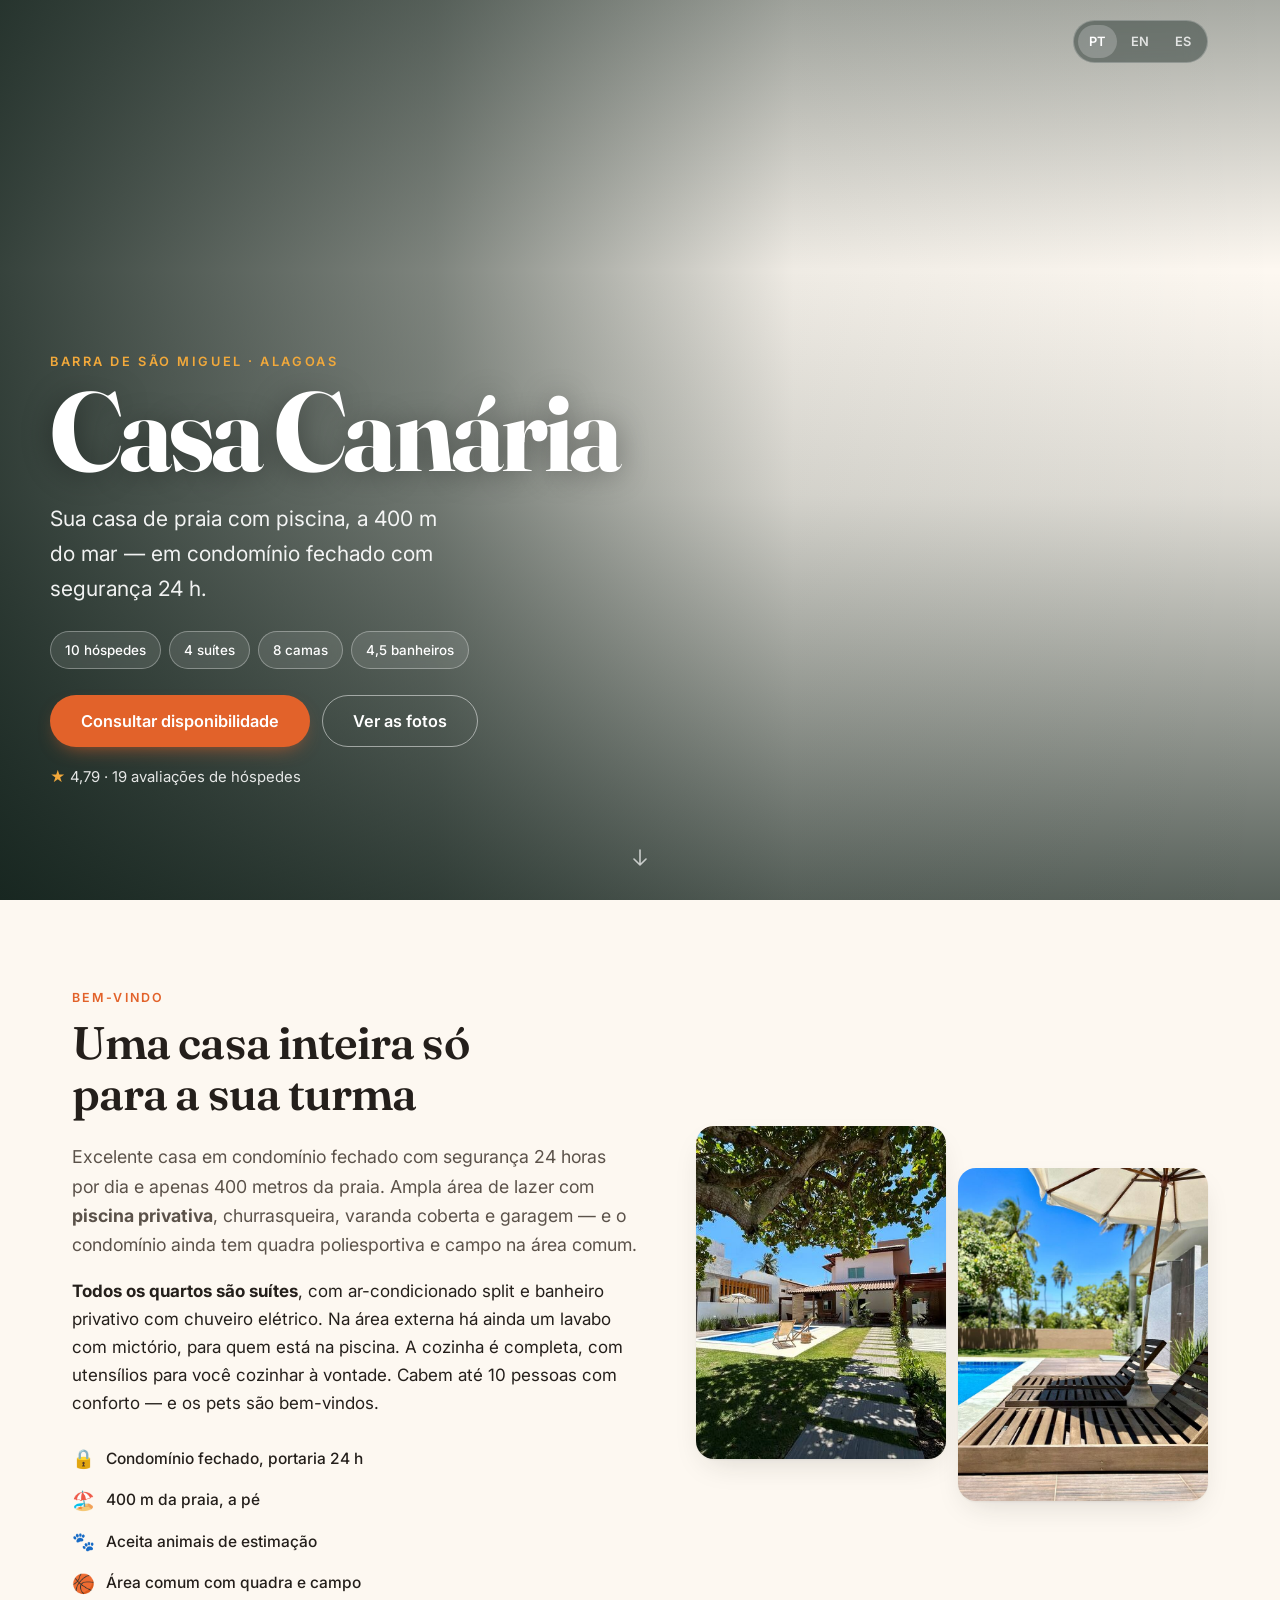
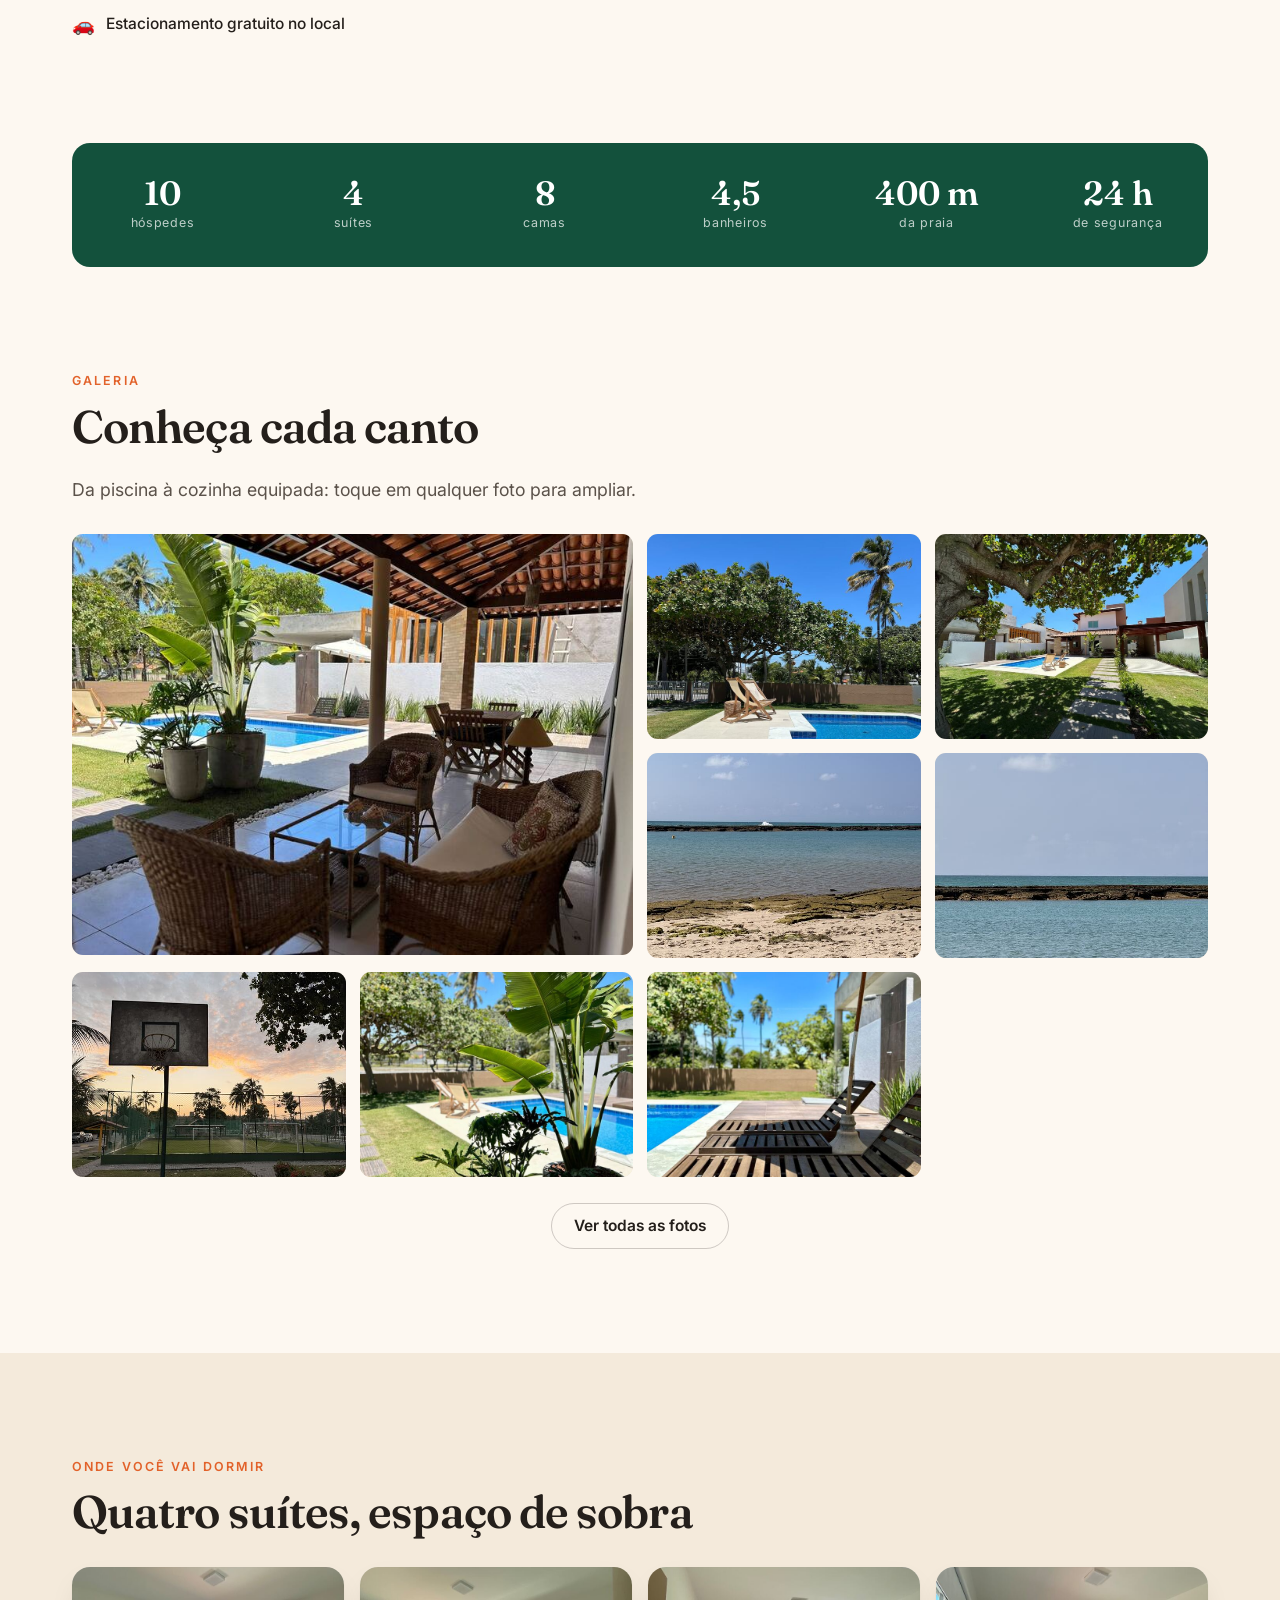
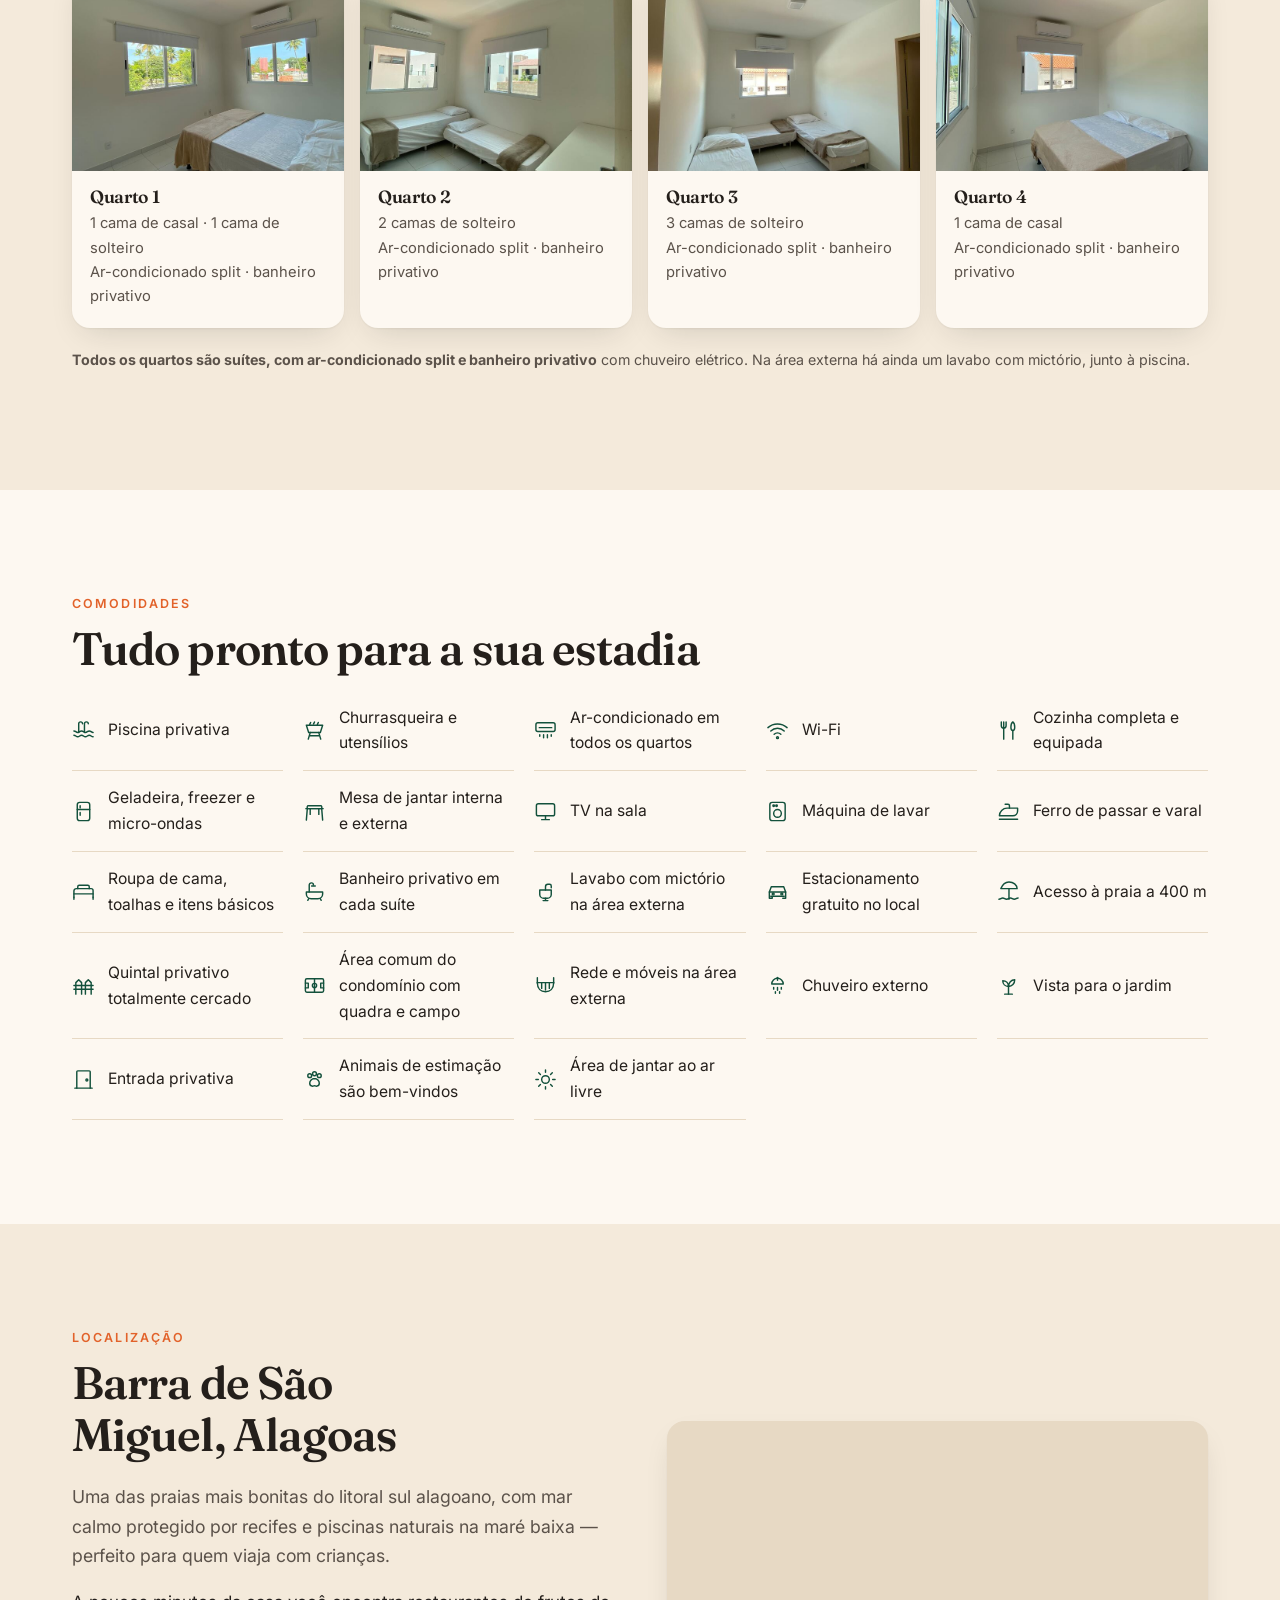
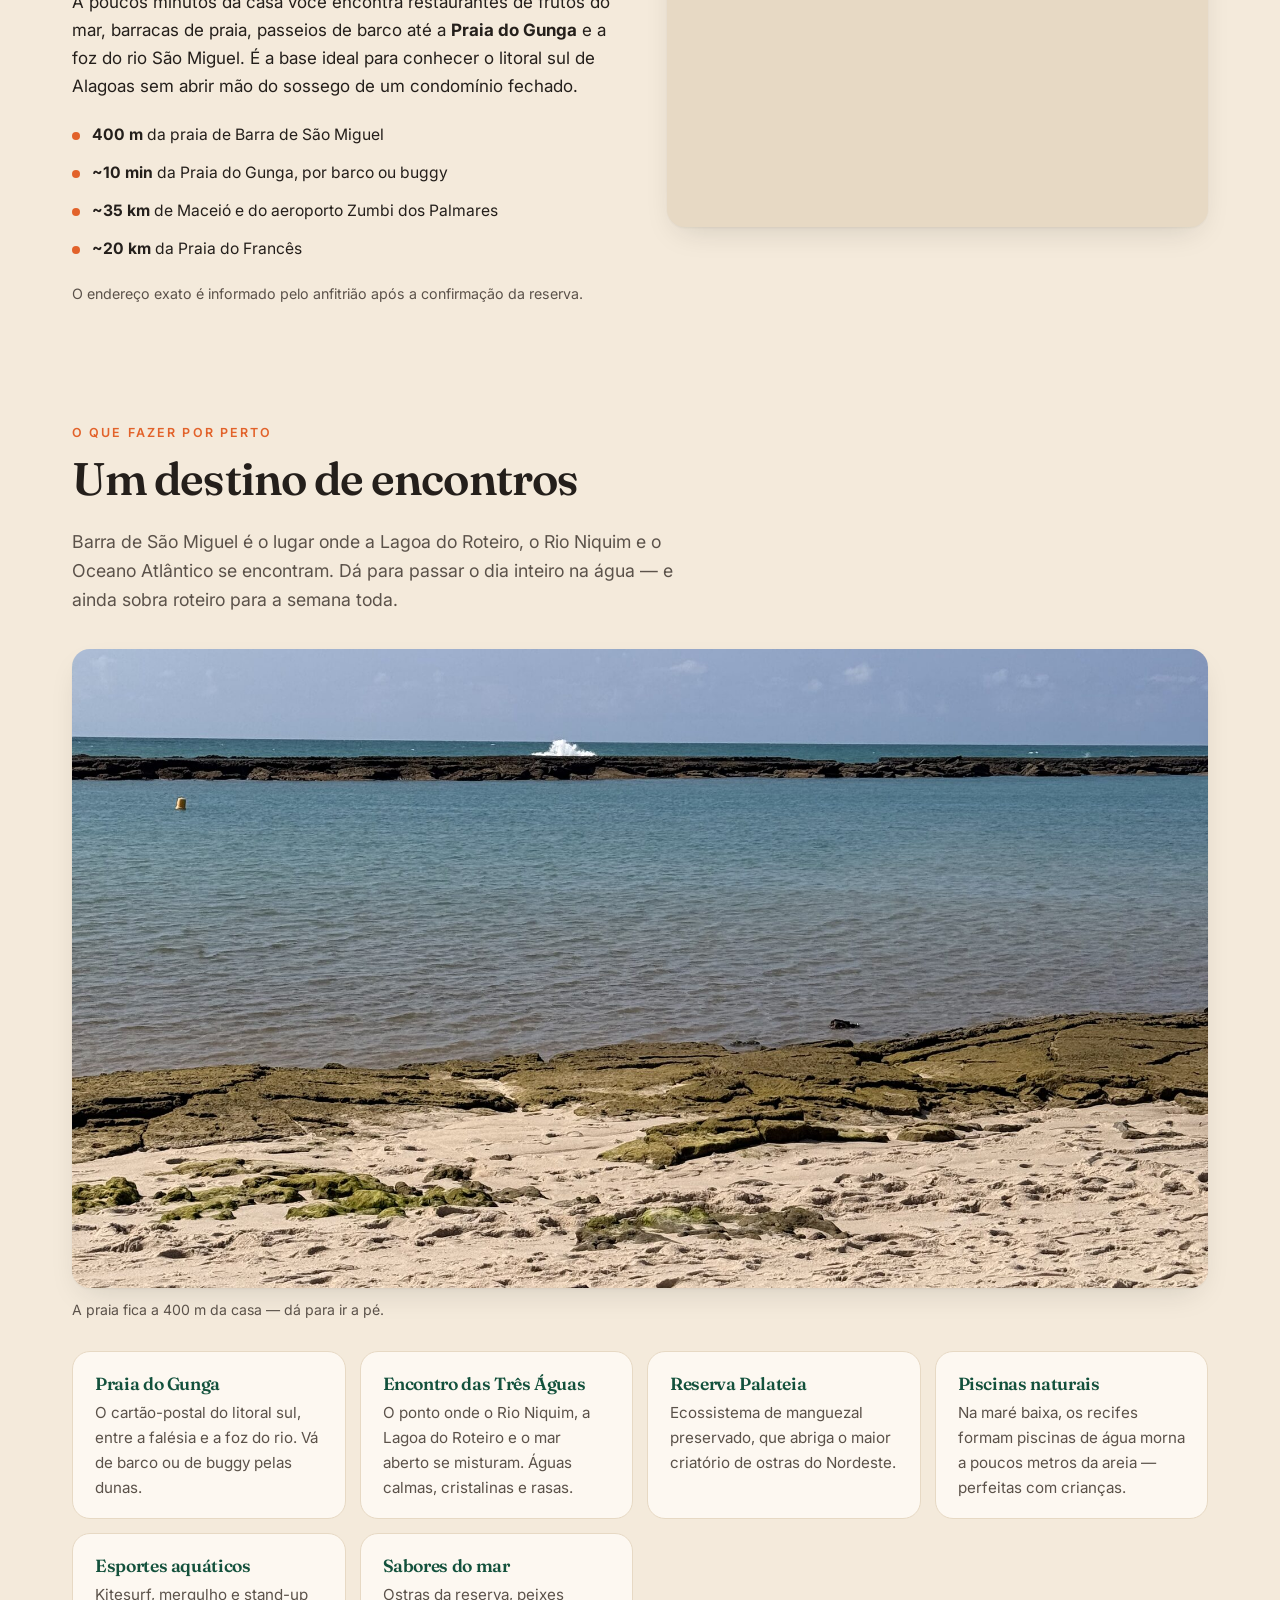
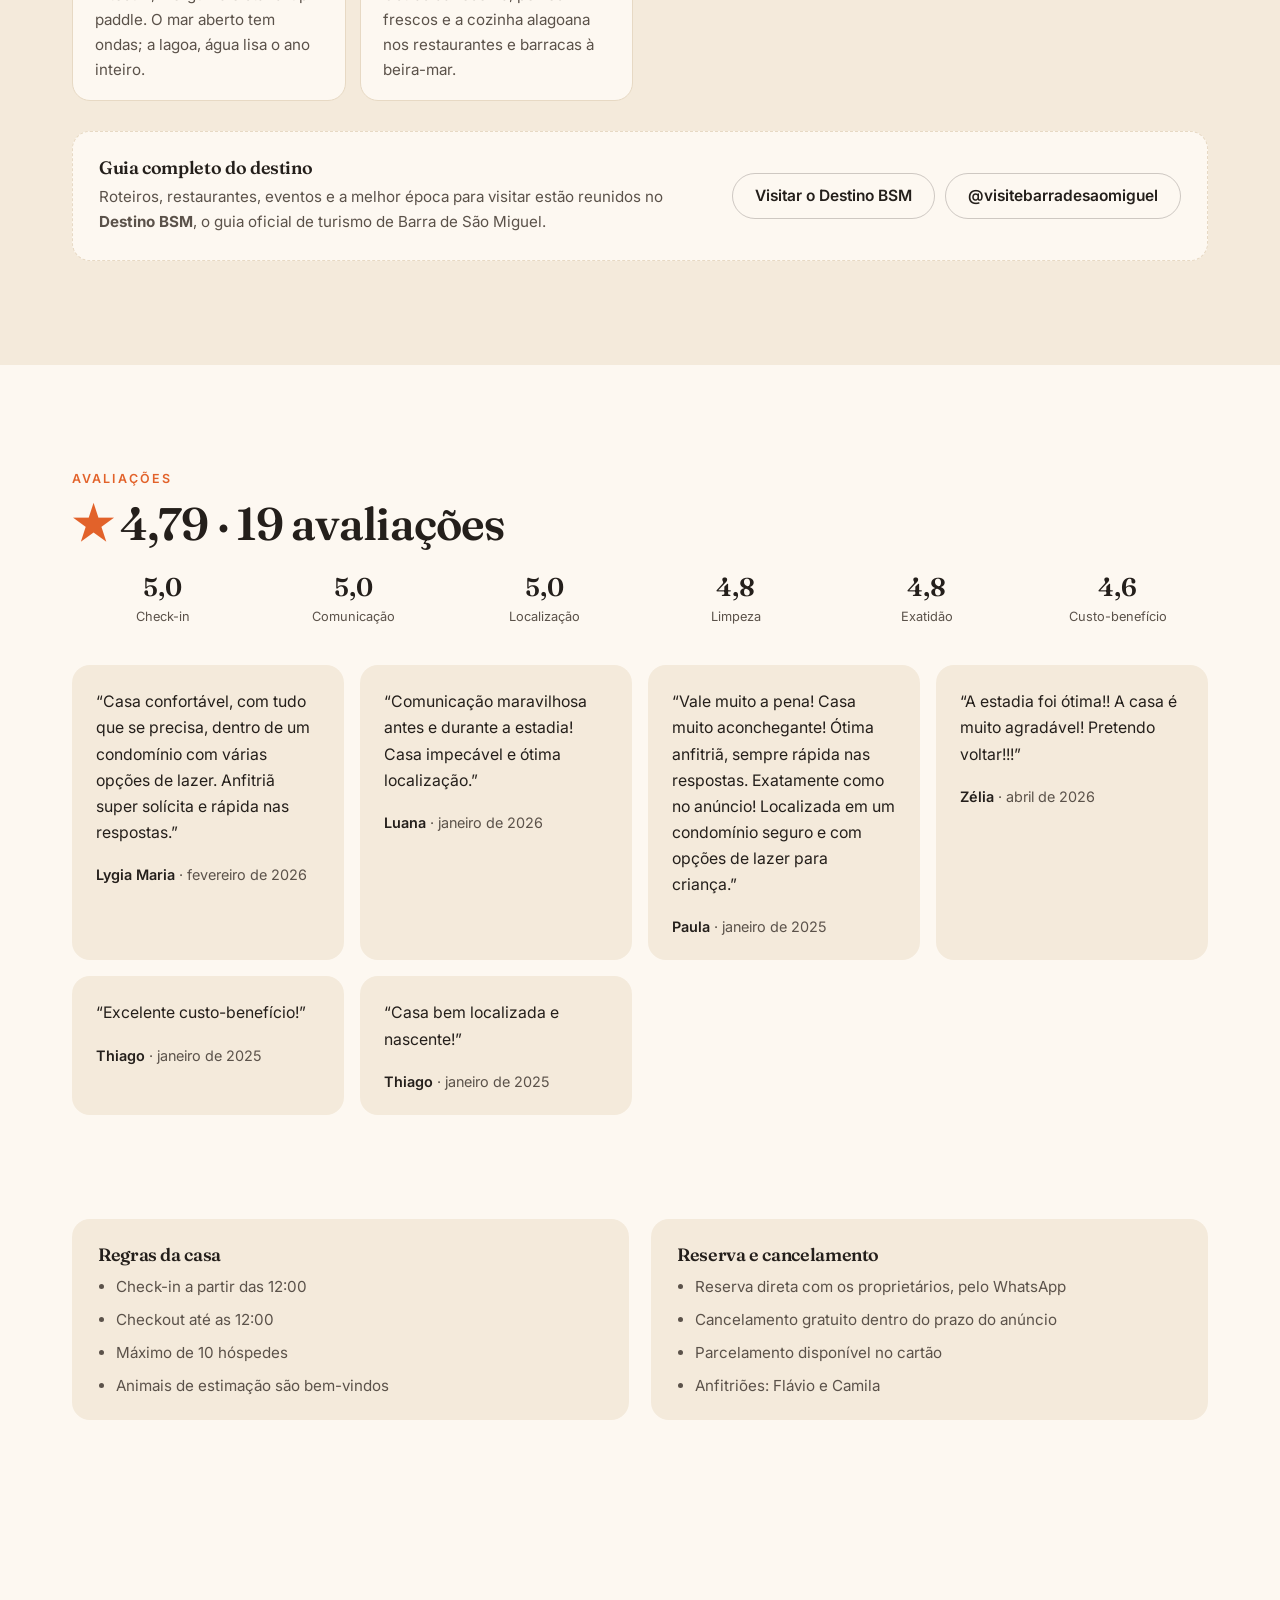
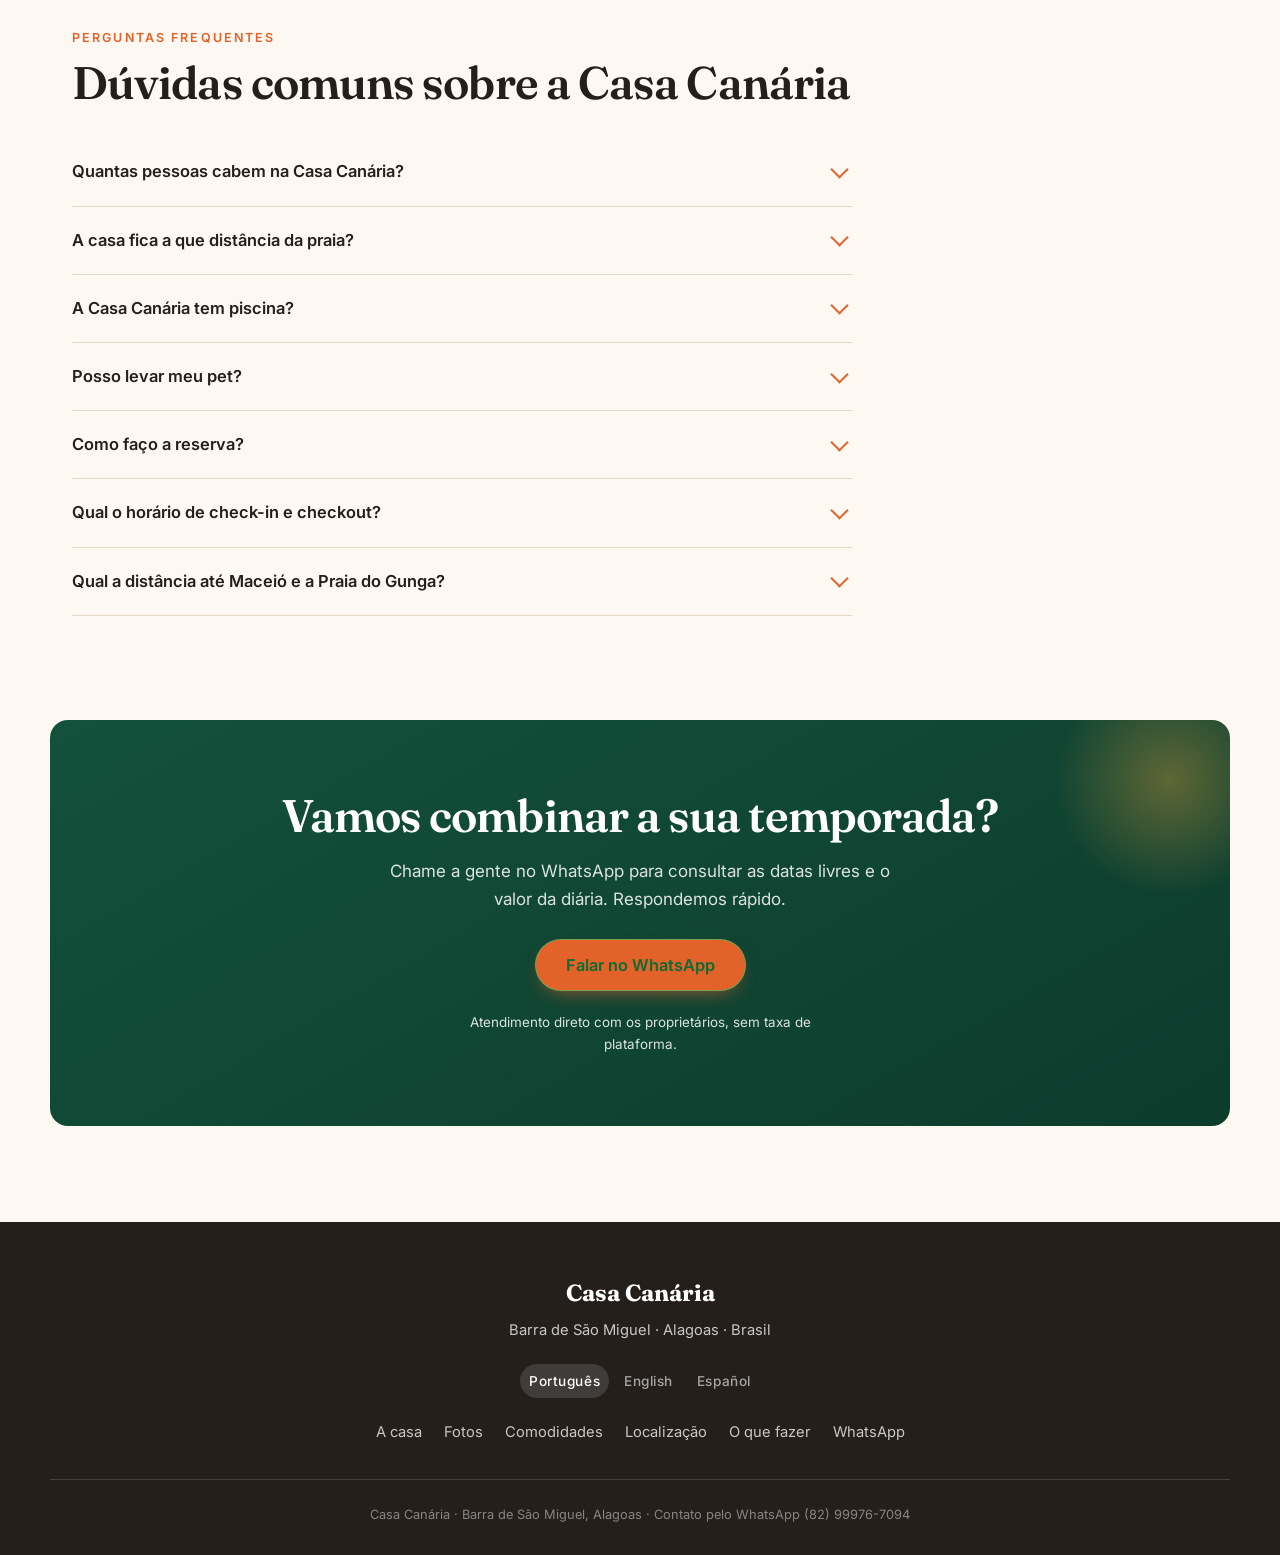
==== commit 369bb94f: "Versões em inglês e espanhol, domínio próprio e seção de passeios - traduzir.py gera en/ e es/ a par" ====
--- a/index.html
+++ b/index.html
@@ -10,22 +10,26 @@
 <meta name="author" content="Casa Canária">
 <meta name="geo.region" content="BR-AL">
 <meta name="geo.placename" content="Barra de São Miguel, Alagoas">
-<link rel="canonical" href="https://johnaraujo.github.io/casacanaria/">
+<link rel="canonical" href="https://casacanaria.com.br/">
+<link rel="alternate" hreflang="pt-BR" href="https://casacanaria.com.br/">
+<link rel="alternate" hreflang="en" href="https://casacanaria.com.br/en/">
+<link rel="alternate" hreflang="es" href="https://casacanaria.com.br/es/">
+<link rel="alternate" hreflang="x-default" href="https://casacanaria.com.br/">
 
 <meta property="og:type" content="website">
 <meta property="og:site_name" content="Casa Canária">
 <meta property="og:title" content="Casa Canária | Casa de praia com piscina em Barra de São Miguel - AL">
 <meta property="og:description" content="Piscina privativa, churrasqueira e 400 m da praia. Condomínio fechado com segurança 24h, 4 suítes e até 10 hóspedes. Aluguel por temporada em Alagoas.">
-<meta property="og:image" content="https://johnaraujo.github.io/casacanaria/fotos/02-jardim-arvore.jpg">
+<meta property="og:image" content="https://casacanaria.com.br/fotos/02-jardim-arvore.jpg">
 <meta property="og:image:width" content="1600">
 <meta property="og:image:height" content="1200">
 <meta property="og:image:alt" content="Casa Canária: jardim, piscina e área gourmet">
-<meta property="og:url" content="https://johnaraujo.github.io/casacanaria/">
+<meta property="og:url" content="https://casacanaria.com.br/">
 <meta property="og:locale" content="pt_BR">
 <meta name="twitter:card" content="summary_large_image">
 <meta name="twitter:title" content="Casa Canária | Casa de praia com piscina em Barra de São Miguel - AL">
 <meta name="twitter:description" content="Piscina privativa, churrasqueira e 400 m da praia, em condomínio fechado com segurança 24h. Até 10 hóspedes.">
-<meta name="twitter:image" content="https://johnaraujo.github.io/casacanaria/fotos/02-jardim-arvore.jpg">
+<meta name="twitter:image" content="https://casacanaria.com.br/fotos/02-jardim-arvore.jpg">
 
 <link rel="icon" href="data:image/svg+xml,<svg xmlns='http://www.w3.org/2000/svg' viewBox='0 0 100 100'><text y='.9em' font-size='90'>🏡</text></svg>">
 <link rel="preconnect" href="https://fonts.googleapis.com">
@@ -39,22 +43,22 @@
   "@graph": [
     {
       "@type": "WebSite",
-      "@id": "https://johnaraujo.github.io/casacanaria/#site",
-      "url": "https://johnaraujo.github.io/casacanaria/",
+      "@id": "https://casacanaria.com.br/#site",
+      "url": "https://casacanaria.com.br/",
       "name": "Casa Canária",
       "inLanguage": "pt-BR",
       "description": "Casa de praia por temporada com piscina privativa em Barra de São Miguel, Alagoas."
     },
     {
       "@type": ["VacationRental", "LodgingBusiness"],
-      "@id": "https://johnaraujo.github.io/casacanaria/#casa",
+      "@id": "https://casacanaria.com.br/#casa",
       "name": "Casa Canária",
-      "url": "https://johnaraujo.github.io/casacanaria/",
+      "url": "https://casacanaria.com.br/",
       "description": "Casa de praia para aluguel por temporada em Barra de São Miguel (AL): piscina privativa, churrasqueira, 4 suítes com ar-condicionado split e banheiro privativo, e até 10 hóspedes, em condomínio fechado com segurança 24 horas a 400 metros da praia.",
       "image": [
-        "https://johnaraujo.github.io/casacanaria/fotos/01-piscina-coqueiros.jpg",
-        "https://johnaraujo.github.io/casacanaria/fotos/02-jardim-arvore.jpg",
-        "https://johnaraujo.github.io/casacanaria/fotos/03-area-gourmet.jpg"
+        "https://casacanaria.com.br/fotos/01-piscina-coqueiros.jpg",
+        "https://casacanaria.com.br/fotos/02-jardim-arvore.jpg",
+        "https://casacanaria.com.br/fotos/03-area-gourmet.jpg"
       ],
       "address": {
         "@type": "PostalAddress",
@@ -107,7 +111,7 @@
     },
     {
       "@type": "FAQPage",
-      "@id": "https://johnaraujo.github.io/casacanaria/#faq",
+      "@id": "https://casacanaria.com.br/#faq",
       "mainEntity": [
         {
           "@type": "Question",
@@ -150,7 +154,7 @@
 }
 </script>
 </head>
-<body>
+<body data-base="">
 
 <a class="pular" href="#conteudo">Pular para o conteúdo</a>
 
@@ -161,8 +165,14 @@
     <a href="#fotos">Fotos</a>
     <a href="#comodidades">Comodidades</a>
     <a href="#local">Localização</a>
+    <a href="#fazer">O que fazer</a>
     <a href="#avaliacoes">Avaliações</a>
     <a href="#duvidas">Dúvidas</a>
+  </nav>
+  <nav class="idiomas" aria-label="Idioma">
+    <a class="idiomas__atual" href="./" lang="pt-BR" aria-current="page">PT</a>
+    <a href="en/" lang="en">EN</a>
+    <a href="es/" lang="es">ES</a>
   </nav>
   <a class="btn btn--pequeno" data-whatsapp href="#">Reservar</a>
 </header>
@@ -190,6 +200,11 @@
     </div>
     <p class="hero__nota"><span class="estrela">★</span> 4,79 · 19 avaliações de hóspedes</p>
   </div>
+  <nav class="idiomas idiomas--hero" aria-label="Idioma">
+    <a class="idiomas__atual" href="./" lang="pt-BR" aria-current="page">PT</a>
+    <a href="en/" lang="en">EN</a>
+    <a href="es/" lang="es">ES</a>
+  </nav>
   <a href="#casa" class="hero__seta" aria-label="Rolar para baixo">
     <svg viewBox="0 0 24 24" aria-hidden="true"><path d="M12 4v15m0 0l-6-6m6 6l6-6"/></svg>
   </a>
@@ -202,12 +217,13 @@
     <div class="grade-casa__texto">
       <p class="rotulo">Bem-vindo</p>
       <h2>Uma casa inteira só para a sua turma</h2>
-      <p class="texto-grande">Excelente casa em condomínio fechado com segurança 24 horas por dia e apenas 400 metros da praia. Ampla área de lazer com <strong>piscina privativa</strong>, churrasqueira, varanda coberta e garagem.</p>
+      <p class="texto-grande">Excelente casa em condomínio fechado com segurança 24 horas por dia e apenas 400 metros da praia. Ampla área de lazer com <strong>piscina privativa</strong>, churrasqueira, varanda coberta e garagem — e o condomínio ainda tem quadra poliesportiva e campo na área comum.</p>
       <p><strong>Todos os quartos são suítes</strong>, com ar-condicionado split e banheiro privativo com chuveiro elétrico. Na área externa há ainda um lavabo com mictório, para quem está na piscina. A cozinha é completa, com utensílios para você cozinhar à vontade. Cabem até 10 pessoas com conforto — e os pets são bem-vindos.</p>
       <ul class="lista-selos">
         <li><span aria-hidden="true">🔒</span> Condomínio fechado, portaria 24 h</li>
         <li><span aria-hidden="true">🏖️</span> 400 m da praia, a pé</li>
         <li><span aria-hidden="true">🐾</span> Aceita animais de estimação</li>
+        <li><span aria-hidden="true">🏀</span> Área comum com quadra e campo</li>
         <li><span aria-hidden="true">🚗</span> Estacionamento gratuito no local</li>
       </ul>
     </div>
@@ -300,6 +316,62 @@
         src="https://www.google.com/maps?q=Barra%20de%20S%C3%A3o%20Miguel%2C%20Alagoas&z=13&output=embed"
         loading="lazy" referrerpolicy="no-referrer-when-downgrade" allowfullscreen></iframe>
     </div>
+  </div>
+</section>
+
+<section class="secao secao--fazer" id="fazer">
+  <div class="envelope">
+    <p class="rotulo">O que fazer por perto</p>
+    <h2>Um destino de encontros</h2>
+    <p class="texto-grande texto-limitado">Barra de São Miguel é o lugar onde a Lagoa do Roteiro, o Rio Niquim e o Oceano Atlântico se encontram. Dá para passar o dia inteiro na água — e ainda sobra roteiro para a semana toda.</p>
+
+    <figure class="foto-larga">
+      <img width="2000" height="1125"
+           src="fotos/34-praia-areia-larga.jpg"
+           srcset="fotos/34-praia-areia-larga-sm.jpg 900w, fotos/34-praia-areia-larga.jpg 2000w"
+           sizes="(min-width: 1180px) 1136px, 100vw"
+           alt="A praia de Barra de São Miguel, com areia clara e o mar protegido pelos recifes"
+           loading="lazy" decoding="async">
+      <figcaption>A praia fica a 400 m da casa — dá para ir a pé.</figcaption>
+    </figure>
+
+    <ul class="passeios">
+      <li>
+        <h3>Praia do Gunga</h3>
+        <p>O cartão-postal do litoral sul, entre a falésia e a foz do rio. Vá de barco ou de buggy pelas dunas.</p>
+      </li>
+      <li>
+        <h3>Encontro das Três Águas</h3>
+        <p>O ponto onde o Rio Niquim, a Lagoa do Roteiro e o mar aberto se misturam. Águas calmas, cristalinas e rasas.</p>
+      </li>
+      <li>
+        <h3>Reserva Palateia</h3>
+        <p>Ecossistema de manguezal preservado, que abriga o maior criatório de ostras do Nordeste.</p>
+      </li>
+      <li>
+        <h3>Piscinas naturais</h3>
+        <p>Na maré baixa, os recifes formam piscinas de água morna a poucos metros da areia — perfeitas com crianças.</p>
+      </li>
+      <li>
+        <h3>Esportes aquáticos</h3>
+        <p>Kitesurf, mergulho e stand-up paddle. O mar aberto tem ondas; a lagoa, água lisa o ano inteiro.</p>
+      </li>
+      <li>
+        <h3>Sabores do mar</h3>
+        <p>Ostras da reserva, peixes frescos e a cozinha alagoana nos restaurantes e barracas à beira-mar.</p>
+      </li>
+    </ul>
+
+    <aside class="creditinho">
+      <div>
+        <h3>Guia completo do destino</h3>
+        <p>Roteiros, restaurantes, eventos e a melhor época para visitar estão reunidos no <strong>Destino BSM</strong>, o guia oficial de turismo de Barra de São Miguel.</p>
+      </div>
+      <div class="creditinho__acoes">
+        <a class="btn btn--fantasma" href="https://www.visitebarradesaomiguel.com.br/" target="_blank" rel="noopener">Visitar o Destino BSM</a>
+        <a class="btn btn--fantasma" href="https://www.instagram.com/visitebarradesaomiguel/" target="_blank" rel="noopener">@visitebarradesaomiguel</a>
+      </div>
+    </aside>
   </div>
 </section>
 
@@ -423,11 +495,17 @@
       <p class="rodape__marca">Casa Canária</p>
       <p>Barra de São Miguel · Alagoas · Brasil</p>
     </div>
+    <nav class="idiomas idiomas--rodape" aria-label="Idioma">
+      <a class="idiomas__atual" href="./" lang="pt-BR" aria-current="page">Português</a>
+      <a href="en/" lang="en">English</a>
+      <a href="es/" lang="es">Español</a>
+    </nav>
     <nav class="rodape__links">
       <a href="#casa">A casa</a>
       <a href="#fotos">Fotos</a>
       <a href="#comodidades">Comodidades</a>
       <a href="#local">Localização</a>
+      <a href="#fazer">O que fazer</a>
       <a data-whatsapp href="#">WhatsApp</a>
     </nav>
   </div>
--- a/style.css
+++ b/style.css
@@ -178,6 +178,48 @@
   .topo { padding-inline: max(var(--pad-lat), calc((100vw - var(--envelope)) / 2 + var(--pad-lat))); }
 }
 
+/* ---------- Seletor de idioma ---------- */
+
+.idiomas { display: flex; align-items: center; gap: 2px; }
+.idiomas a {
+  font-size: .8rem;
+  font-weight: 600;
+  letter-spacing: .04em;
+  text-decoration: none;
+  color: var(--tinta-70);
+  padding: 6px 9px;
+  border-radius: 100px;
+  transition: color .2s, background .2s;
+}
+.idiomas a:hover { color: var(--tinta); background: rgba(36,31,27,.06); }
+.idiomas .idiomas__atual { color: var(--folha); background: rgba(19,81,60,.09); }
+@media (max-width: 599px) { .topo .idiomas { display: none; } }
+
+.idiomas--hero {
+  position: absolute;
+  z-index: 2;
+  top: max(14px, env(safe-area-inset-top));
+  right: var(--pad-lat);
+  gap: 3px;
+  padding: 4px;
+  border-radius: 100px;
+  background: rgba(12,30,24,.42);
+  border: 1px solid rgba(255,255,255,.24);
+  backdrop-filter: blur(10px);
+  -webkit-backdrop-filter: blur(10px);
+}
+.idiomas--hero a { color: rgba(255,255,255,.8); padding: 6px 11px; }
+.idiomas--hero a:hover { color: #fff; background: rgba(255,255,255,.16); }
+.idiomas--hero .idiomas__atual { color: #fff; background: rgba(255,255,255,.22); }
+@media (min-width: 900px) {
+  .idiomas--hero { right: max(var(--pad-lat), calc((100vw - var(--envelope)) / 2 + var(--pad-lat))); top: 20px; }
+}
+
+.idiomas--rodape { justify-content: center; gap: 6px; flex-wrap: wrap; }
+.idiomas--rodape a { font-size: .85rem; font-weight: 500; color: rgba(255,255,255,.6); }
+.idiomas--rodape a:hover { color: #fff; background: rgba(255,255,255,.1); }
+.idiomas--rodape .idiomas__atual { color: #fff; background: rgba(255,255,255,.13); }
+
 /* ---------- Hero ---------- */
 
 .hero {
@@ -381,6 +423,7 @@
 /* ---------- Localização ---------- */
 
 .secao--local { background: var(--creme); }
+.secao--fazer { background: var(--creme); padding-top: 0; }
 .grade-local { display: grid; gap: 34px; }
 @media (min-width: 880px) { .grade-local { grid-template-columns: 1fr 1fr; gap: 54px; align-items: center; } }
 
@@ -401,6 +444,59 @@
   aspect-ratio: 4/3;
 }
 .mapa iframe { width: 100%; height: 100%; border: 0; display: block; }
+
+/* ---------- O que fazer por perto ---------- */
+
+.foto-larga { margin: 34px 0 0; }
+.foto-larga img {
+  width: 100%;
+  aspect-ratio: 16/9;
+  height: auto;
+  object-fit: cover;
+  border-radius: var(--raio);
+  box-shadow: var(--sombra);
+}
+.foto-larga figcaption {
+  margin-top: 10px;
+  font-size: .88rem;
+  color: var(--tinta-70);
+}
+@media (max-width: 620px) { .foto-larga img { aspect-ratio: 3/2; } }
+
+.passeios {
+  list-style: none; padding: 0; margin: 30px 0 0;
+  display: grid; gap: 14px;
+  grid-template-columns: repeat(auto-fit, minmax(245px, 1fr));
+}
+.passeios li {
+  background: var(--areia);
+  border: 1px solid var(--creme-esc);
+  border-radius: var(--raio);
+  padding: 22px 22px 18px;
+  transition: transform .25s ease, box-shadow .25s ease;
+}
+.passeios li:hover { transform: translateY(-3px); box-shadow: var(--sombra); }
+.passeios h3 {
+  font-size: 1.1rem;
+  margin: 0 0 .35em;
+  color: var(--folha);
+}
+.passeios p { margin: 0; font-size: .95rem; color: var(--tinta-70); }
+
+.creditinho {
+  margin-top: 30px;
+  background: var(--areia);
+  border: 1px dashed var(--creme-esc);
+  border-radius: var(--raio);
+  padding: 26px;
+  display: grid; gap: 18px;
+}
+.creditinho h3 { font-size: 1.12rem; margin-bottom: .3em; }
+.creditinho p { margin: 0; font-size: .95rem; color: var(--tinta-70); max-width: 58ch; }
+.creditinho__acoes { display: flex; flex-wrap: wrap; gap: 10px; }
+@media (min-width: 860px) {
+  .creditinho { grid-template-columns: 1fr auto; align-items: center; gap: 30px; }
+}
 
 /* ---------- Avaliações ---------- */
 
@@ -506,18 +602,26 @@
 
 /* ---------- Rodapé ---------- */
 
-.rodape { background: var(--tinta); color: rgba(255,255,255,.75); padding: 46px 0 calc(30px + env(safe-area-inset-bottom)); font-size: .92rem; }
-.rodape__grade { display: grid; gap: 24px; }
-@media (min-width: 760px) { .rodape__grade { grid-template-columns: 1fr auto; align-items: center; } }
+.rodape {
+  background: var(--tinta);
+  color: rgba(255,255,255,.75);
+  padding: 52px 0 calc(30px + env(safe-area-inset-bottom));
+  font-size: .92rem;
+  text-align: center;
+}
+.rodape__grade { display: grid; gap: 22px; justify-items: center; }
 .rodape p { margin: 0; }
-.rodape__marca { font-family: var(--serif); font-size: 1.3rem; font-weight: 700; color: #fff; margin-bottom: .2em !important; }
-.rodape__links { display: flex; flex-wrap: wrap; gap: 8px 20px; }
+.rodape__marca { font-family: var(--serif); font-size: 1.45rem; font-weight: 700; color: #fff; margin-bottom: .25em !important; }
+.rodape__links { display: flex; flex-wrap: wrap; justify-content: center; gap: 10px 22px; }
 .rodape__links a { text-decoration: none; color: rgba(255,255,255,.75); transition: color .2s; }
 .rodape__links a:hover { color: #fff; }
-.rodape__fim {
-  max-width: var(--envelope); margin: 30px auto 0; padding: 20px var(--pad-lat) 0;
+.rodape p.rodape__fim {
+  max-width: var(--envelope);
+  margin: 34px auto 0;
+  padding: 24px var(--pad-lat) 0;
   border-top: 1px solid rgba(255,255,255,.14);
-  font-size: .8rem; color: rgba(255,255,255,.45);
+  font-size: .8rem;
+  color: rgba(255,255,255,.45);
 }
 
 /* ---------- Barra fixa mobile ---------- */
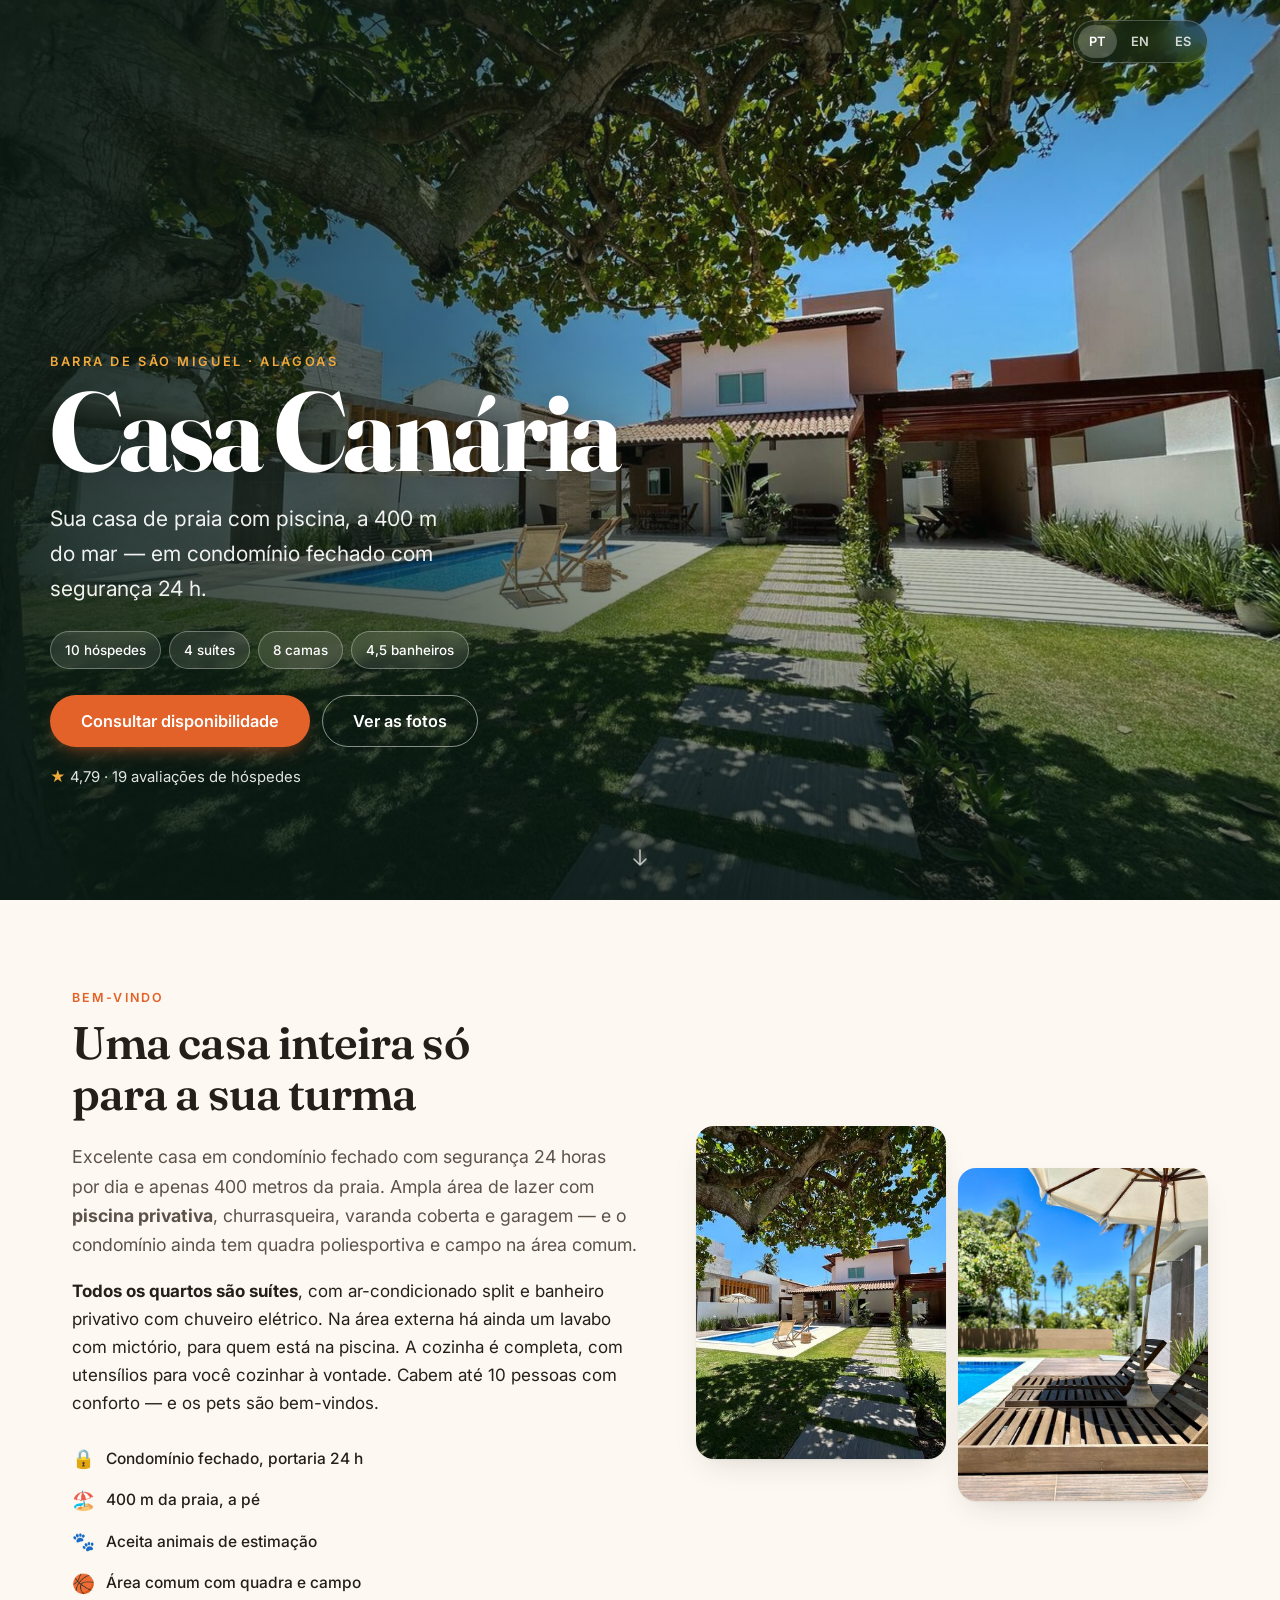
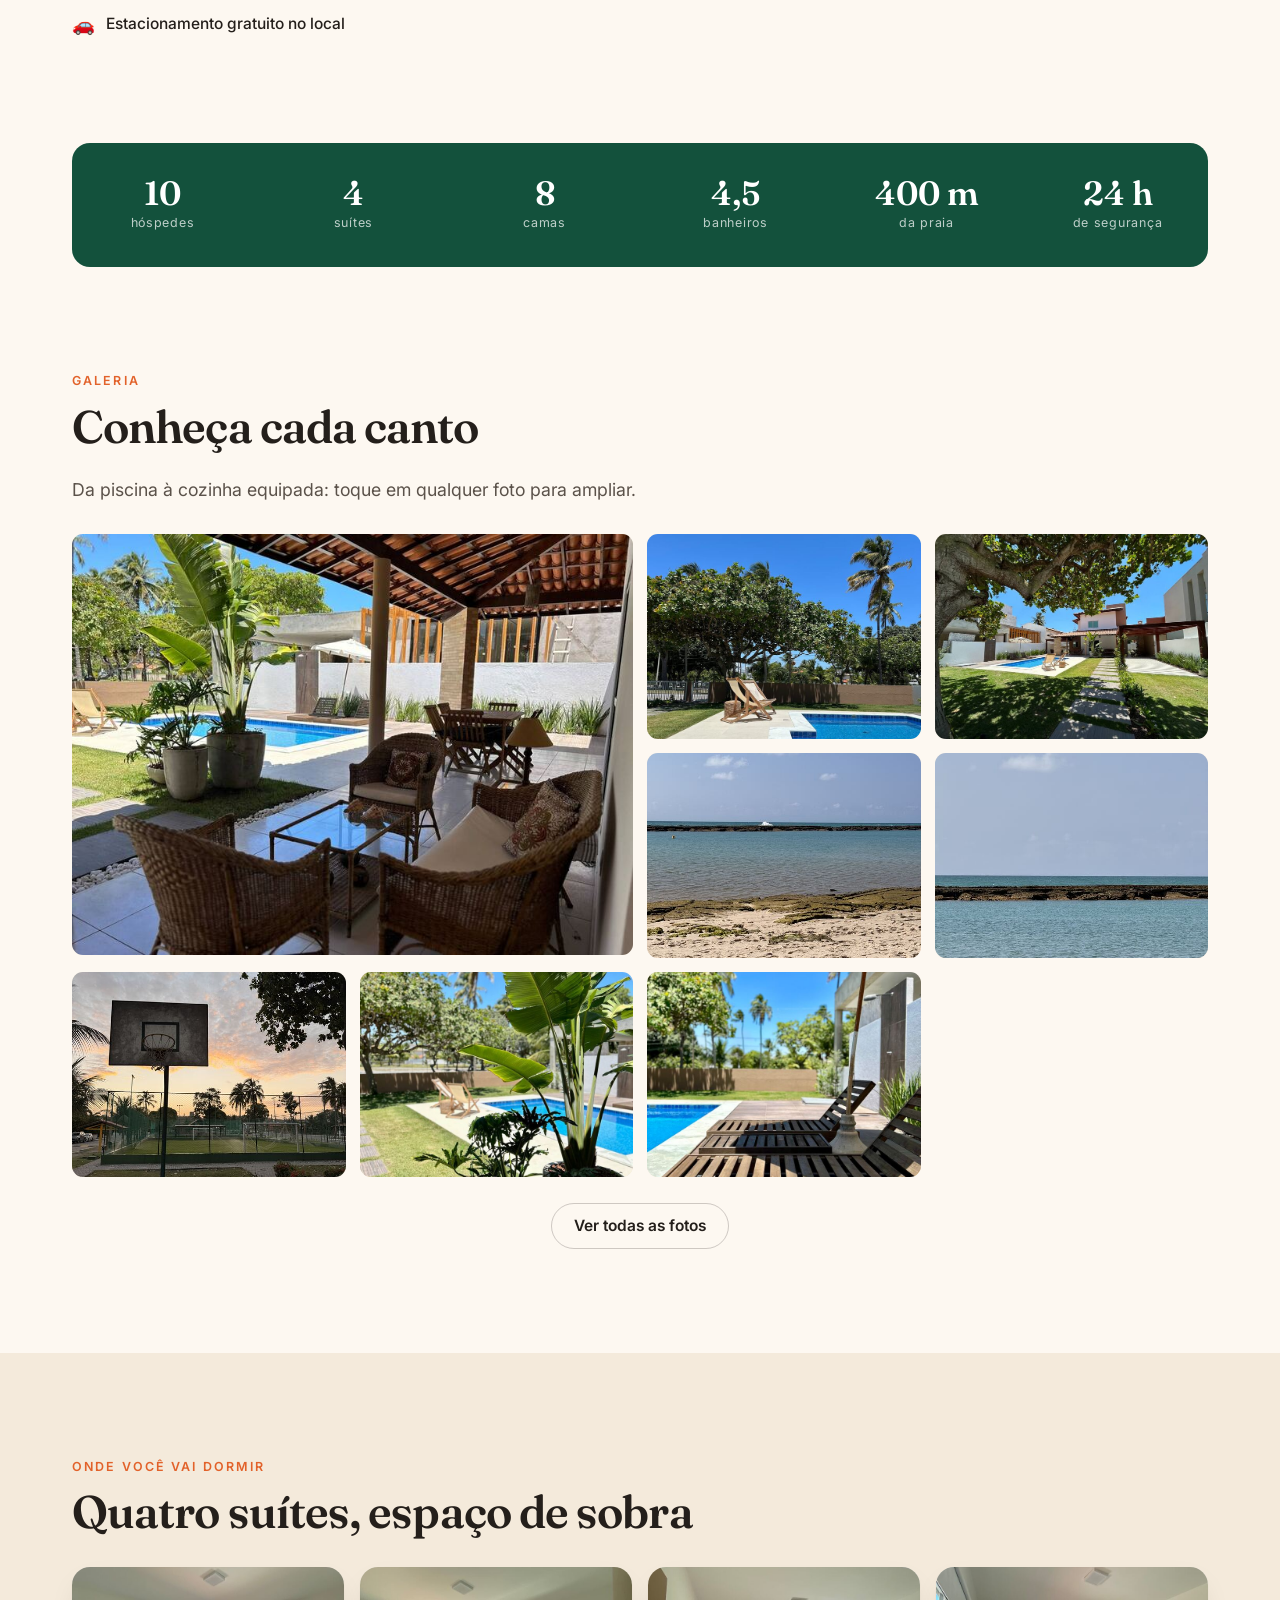
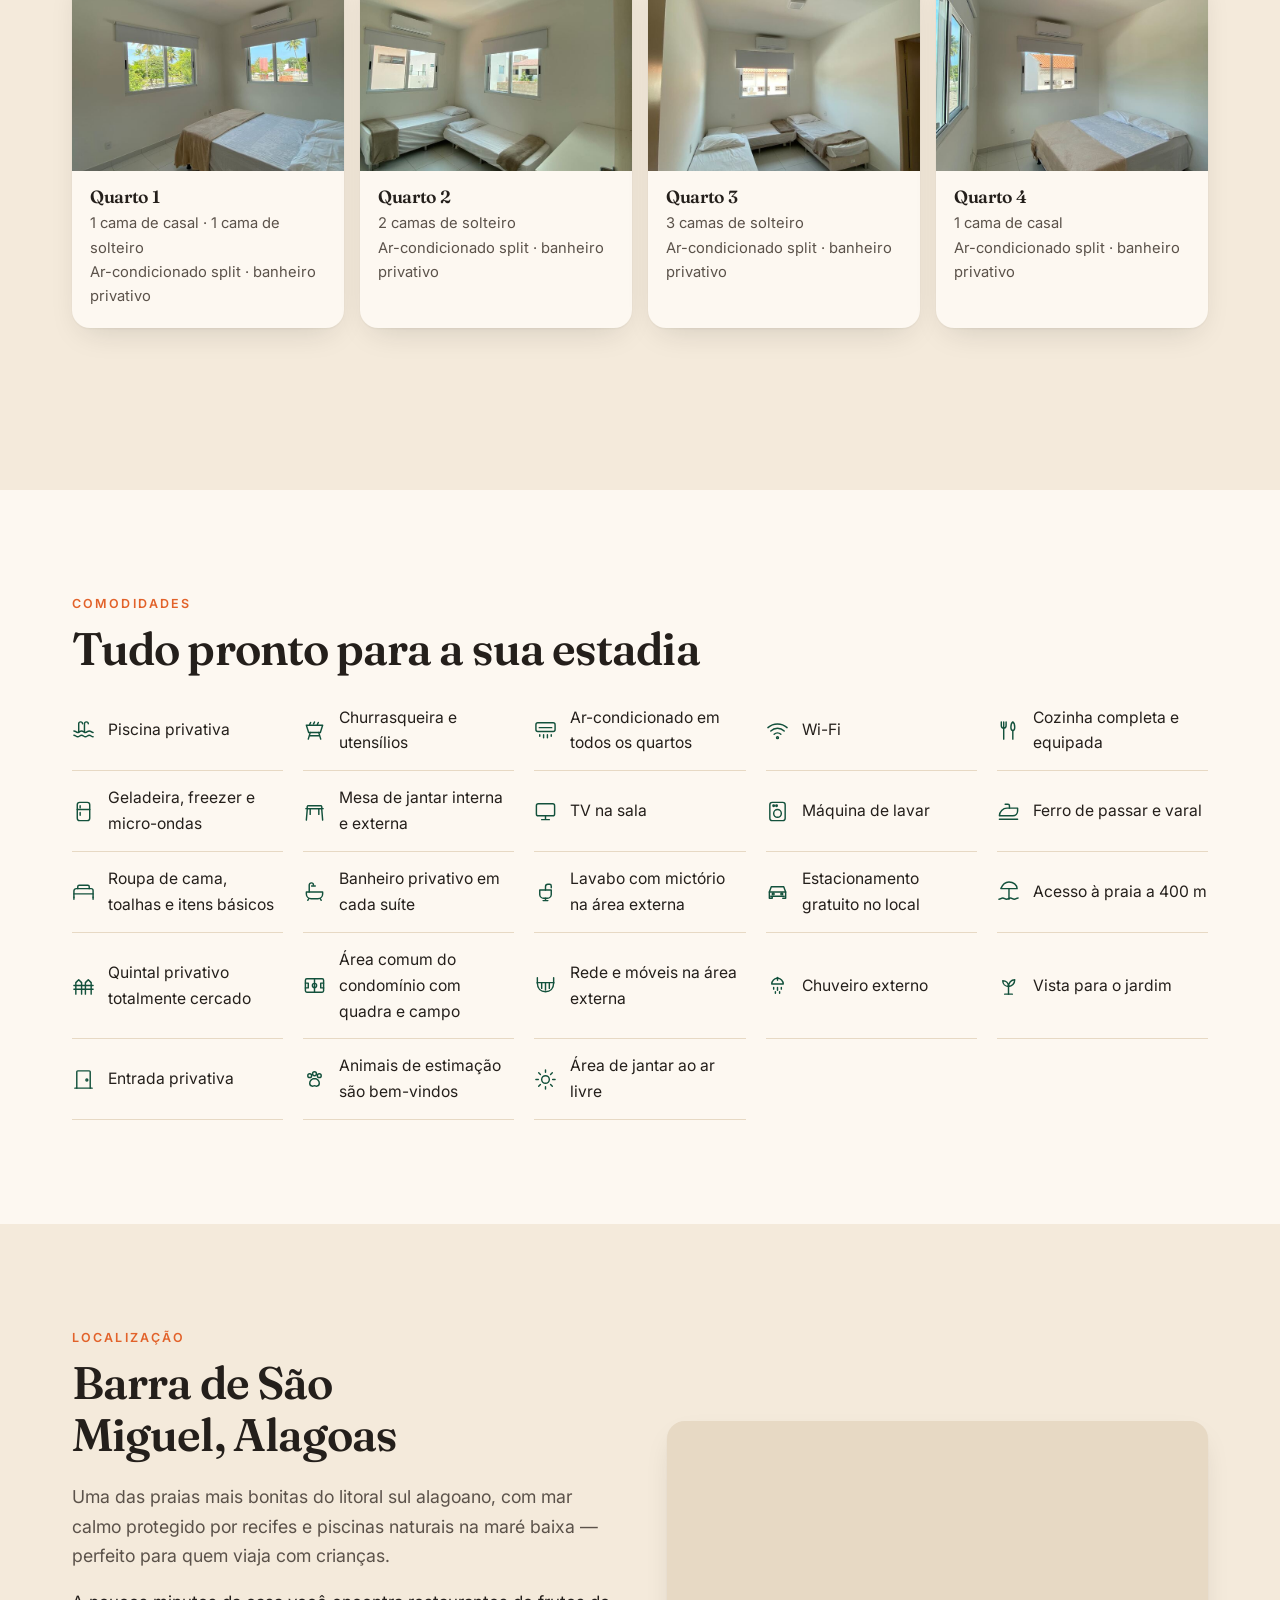
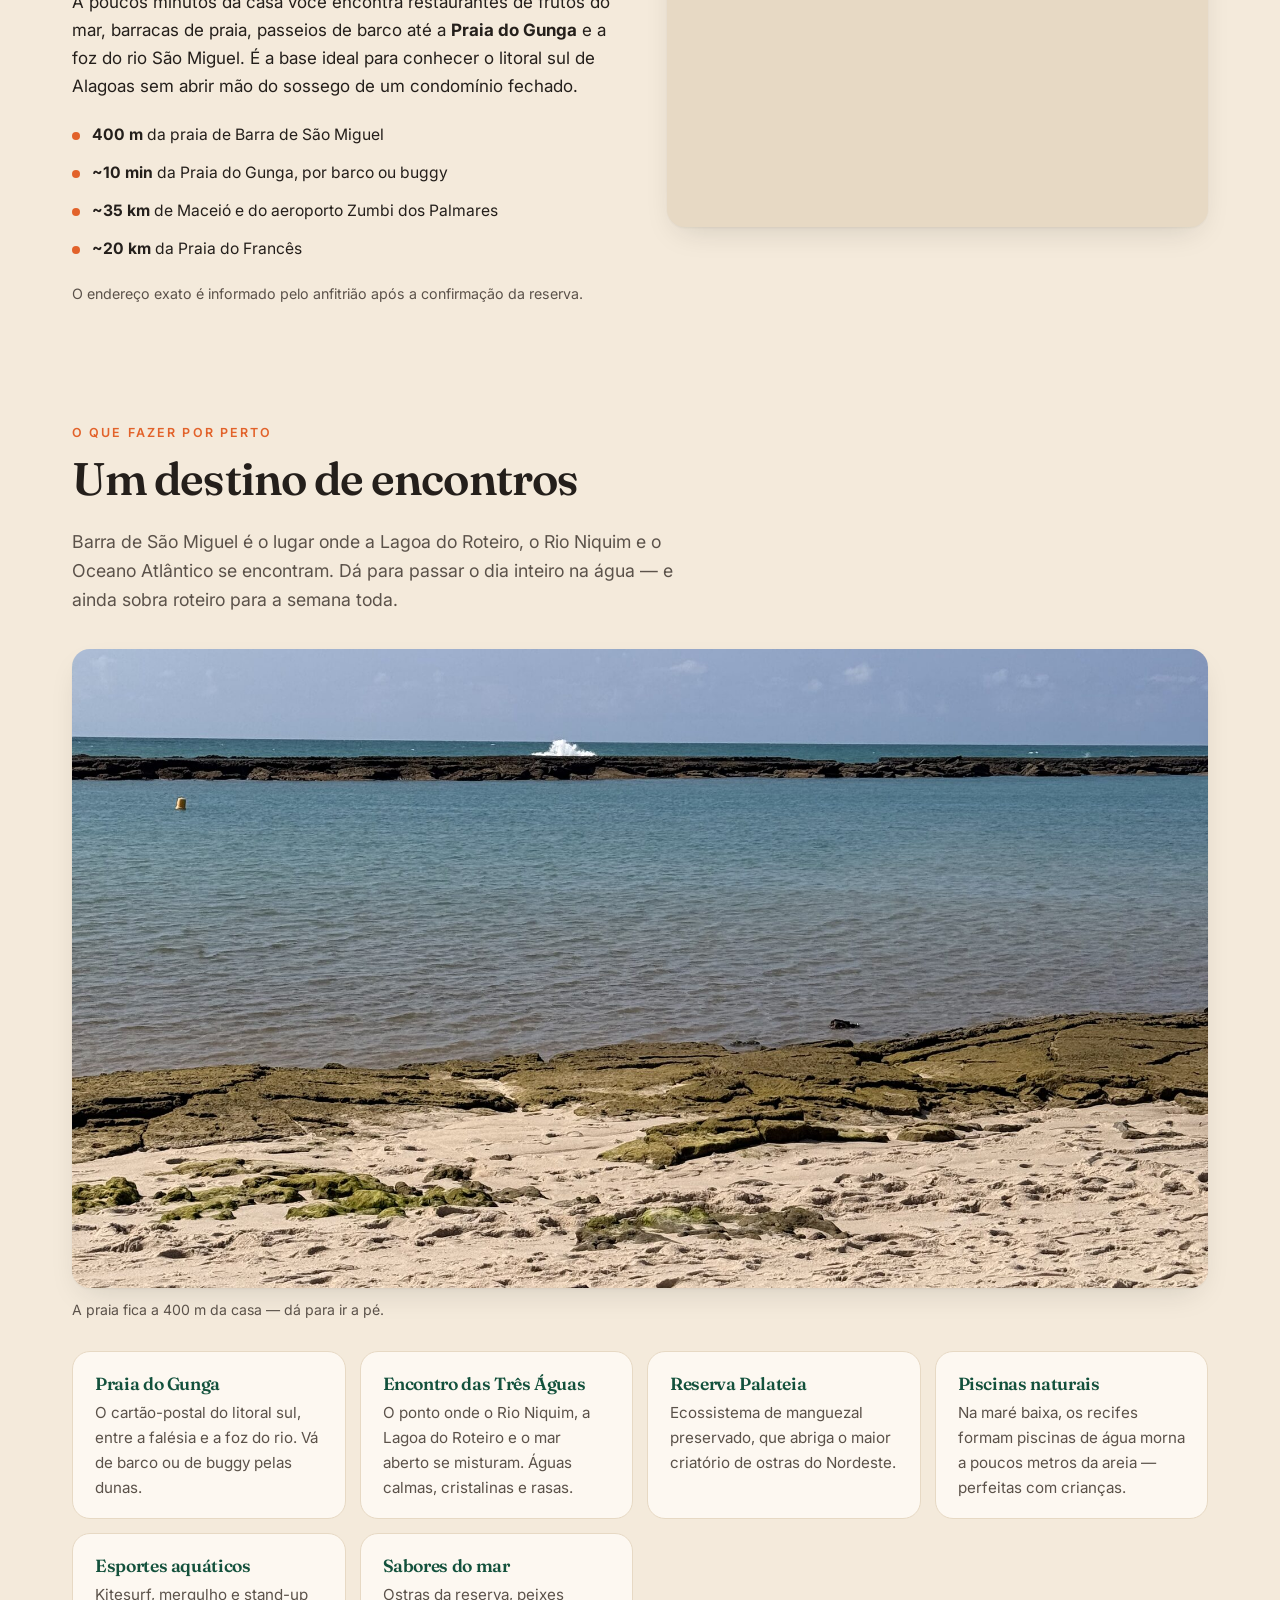
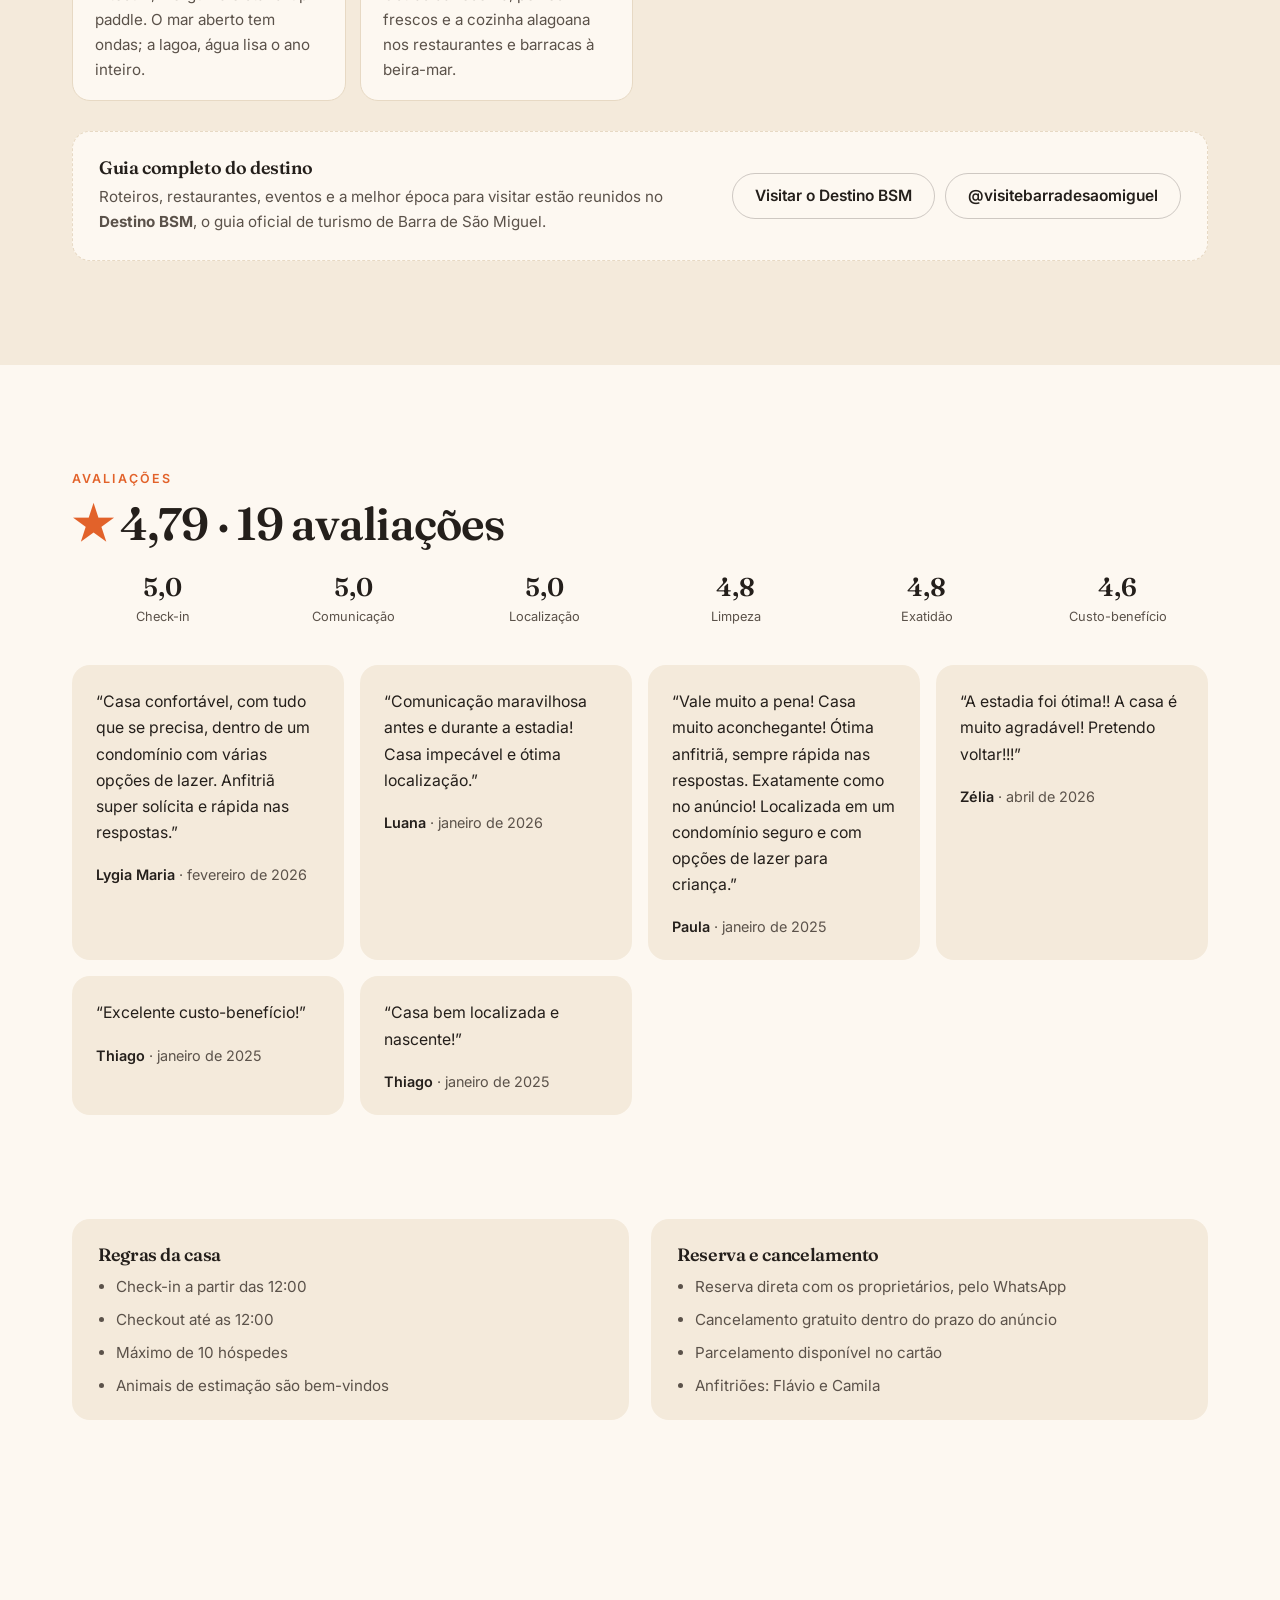
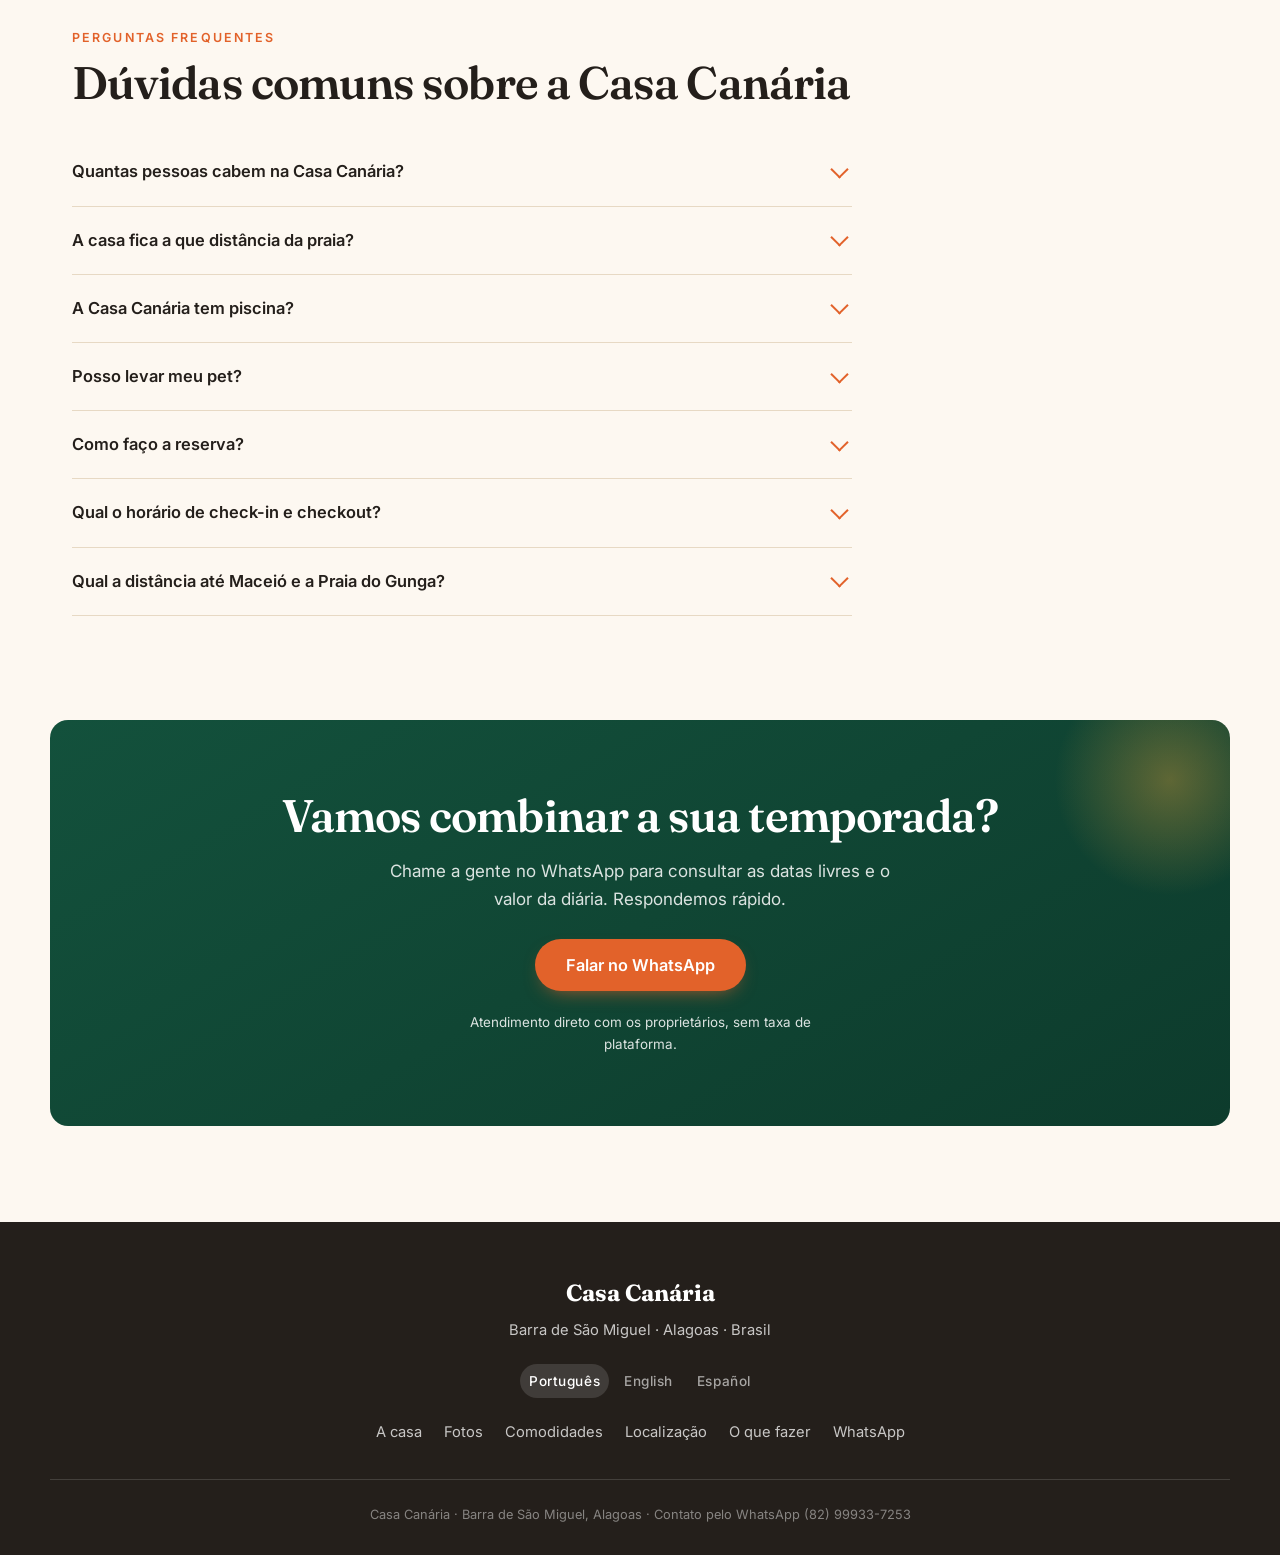
==== commit 06deeb17: "Novo telefone, Airbnb nas versões internacionais e correções - WhatsApp de contato passa a ser (82) " ====
--- a/index.html
+++ b/index.html
@@ -106,7 +106,7 @@
       "knowsLanguage": "pt-BR",
       "potentialAction": {
         "@type": "ReserveAction",
-        "target": "https://wa.me/5582999767094"
+        "target": "https://wa.me/5582999337253"
       }
     },
     {
@@ -136,7 +136,7 @@
         {
           "@type": "Question",
           "name": "Como faço a reserva?",
-          "acceptedAnswer": {"@type": "Answer", "text": "A reserva é feita direto com a gente pelo WhatsApp (82) 99976-7094. É só chamar com as datas desejadas que confirmamos a disponibilidade e as condições."}
+          "acceptedAnswer": {"@type": "Answer", "text": "A reserva é feita direto com a gente pelo WhatsApp (82) 99933-7253. É só chamar com as datas desejadas que confirmamos a disponibilidade e as condições."}
         },
         {
           "@type": "Question",
@@ -462,7 +462,7 @@
       </details>
       <details>
         <summary>Como faço a reserva?</summary>
-        <p>A reserva é feita direto com a gente pelo WhatsApp (82) 99976-7094. É só chamar com as datas desejadas que confirmamos a disponibilidade e as condições.</p>
+        <p>A reserva é feita direto com a gente pelo WhatsApp (82) 99933-7253. É só chamar com as datas desejadas que confirmamos a disponibilidade e as condições.</p>
       </details>
       <details>
         <summary>Qual o horário de check-in e checkout?</summary>
@@ -509,7 +509,7 @@
       <a data-whatsapp href="#">WhatsApp</a>
     </nav>
   </div>
-  <p class="rodape__fim">Casa Canária · Barra de São Miguel, Alagoas · Contato pelo WhatsApp (82) 99976-7094</p>
+  <p class="rodape__fim">Casa Canária · Barra de São Miguel, Alagoas · Contato pelo WhatsApp (82) 99933-7253</p>
 </footer>
 
 <div class="barra-mobile">
--- a/style.css
+++ b/style.css
@@ -134,8 +134,9 @@
 }
 .btn--fantasma:hover { background: rgba(36,31,27,.05); border-color: rgba(36,31,27,.4); }
 
-.btn--zap { border-color: rgba(37,211,102,.55); color: #0d6b34; }
-.btn--zap:hover { background: rgba(37,211,102,.12); }
+/* o tom verde só faz sentido no botão vazado; no sólido o texto segue branco */
+.btn--fantasma.btn--zap { border-color: rgba(37,211,102,.55); color: #0d6b34; }
+.btn--fantasma.btn--zap:hover { background: rgba(37,211,102,.12); border-color: rgba(37,211,102,.9); }
 
 /* ---------- Topo ---------- */
 
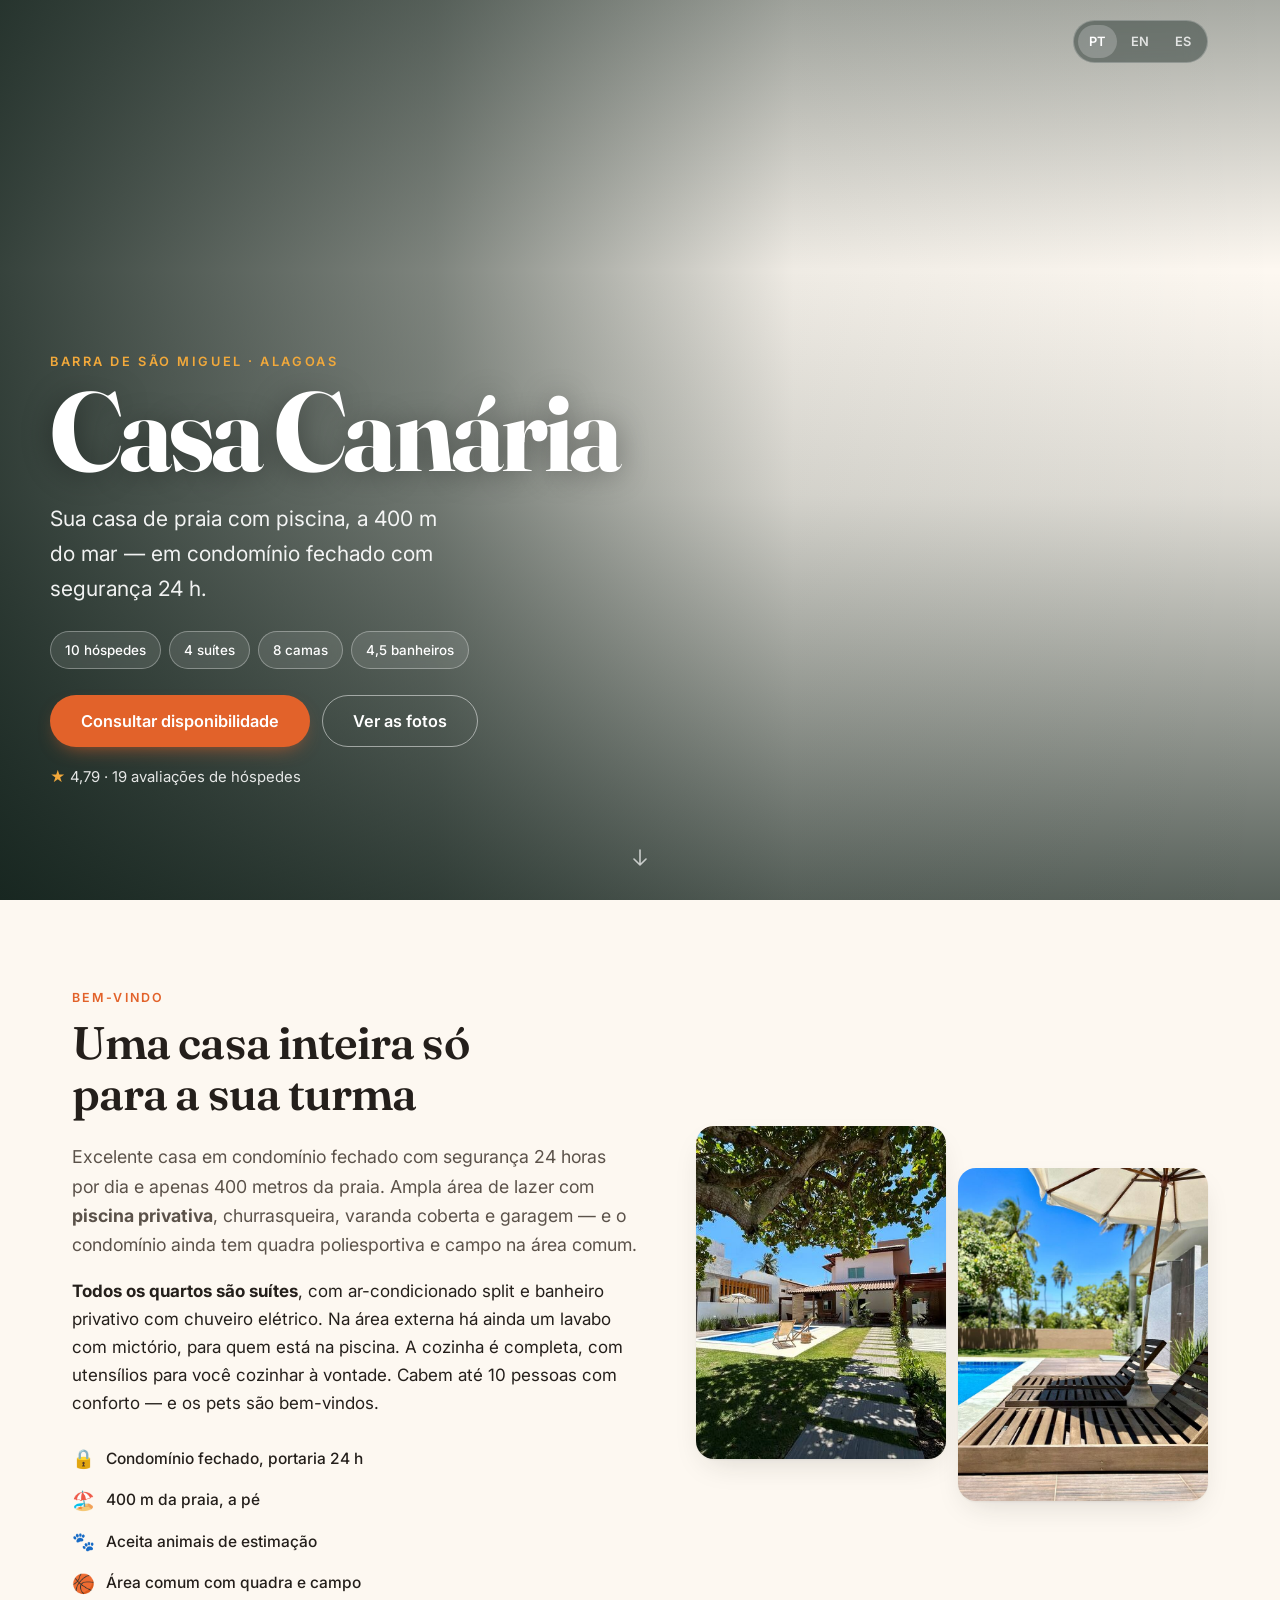
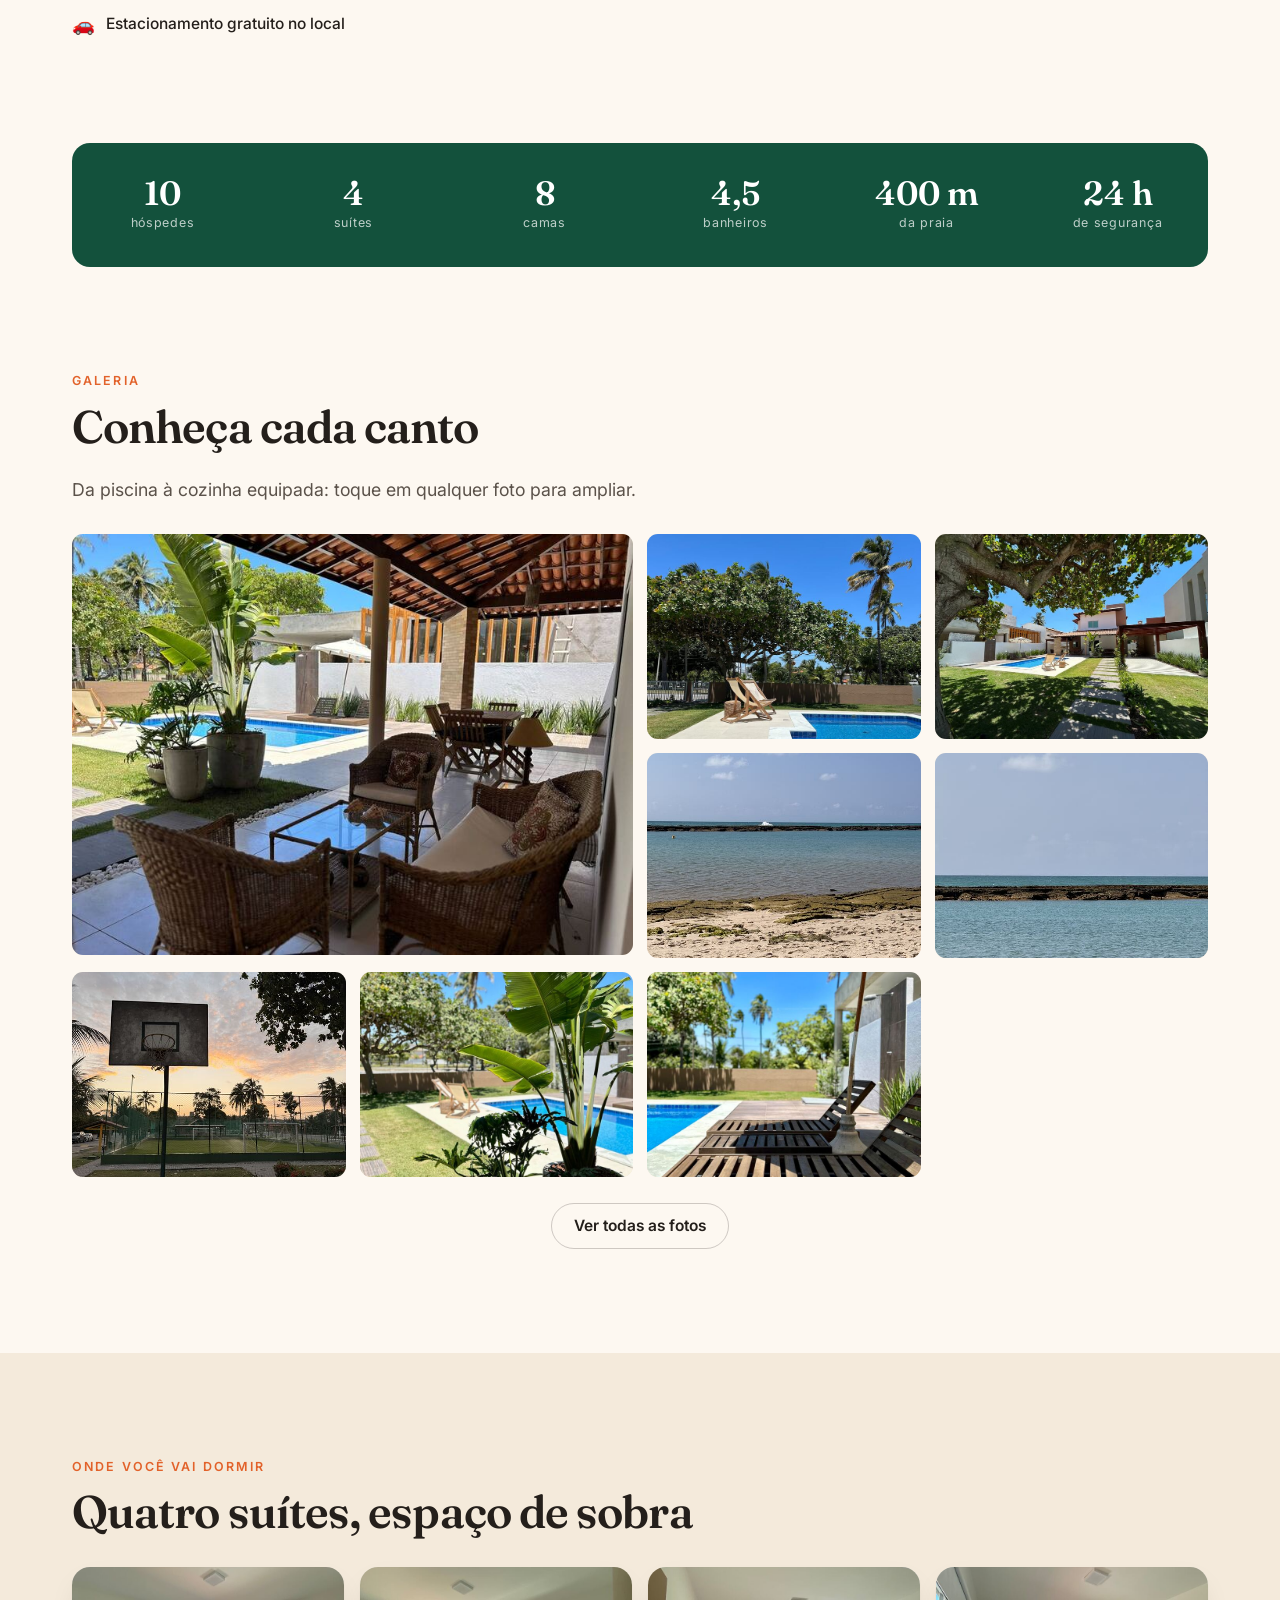
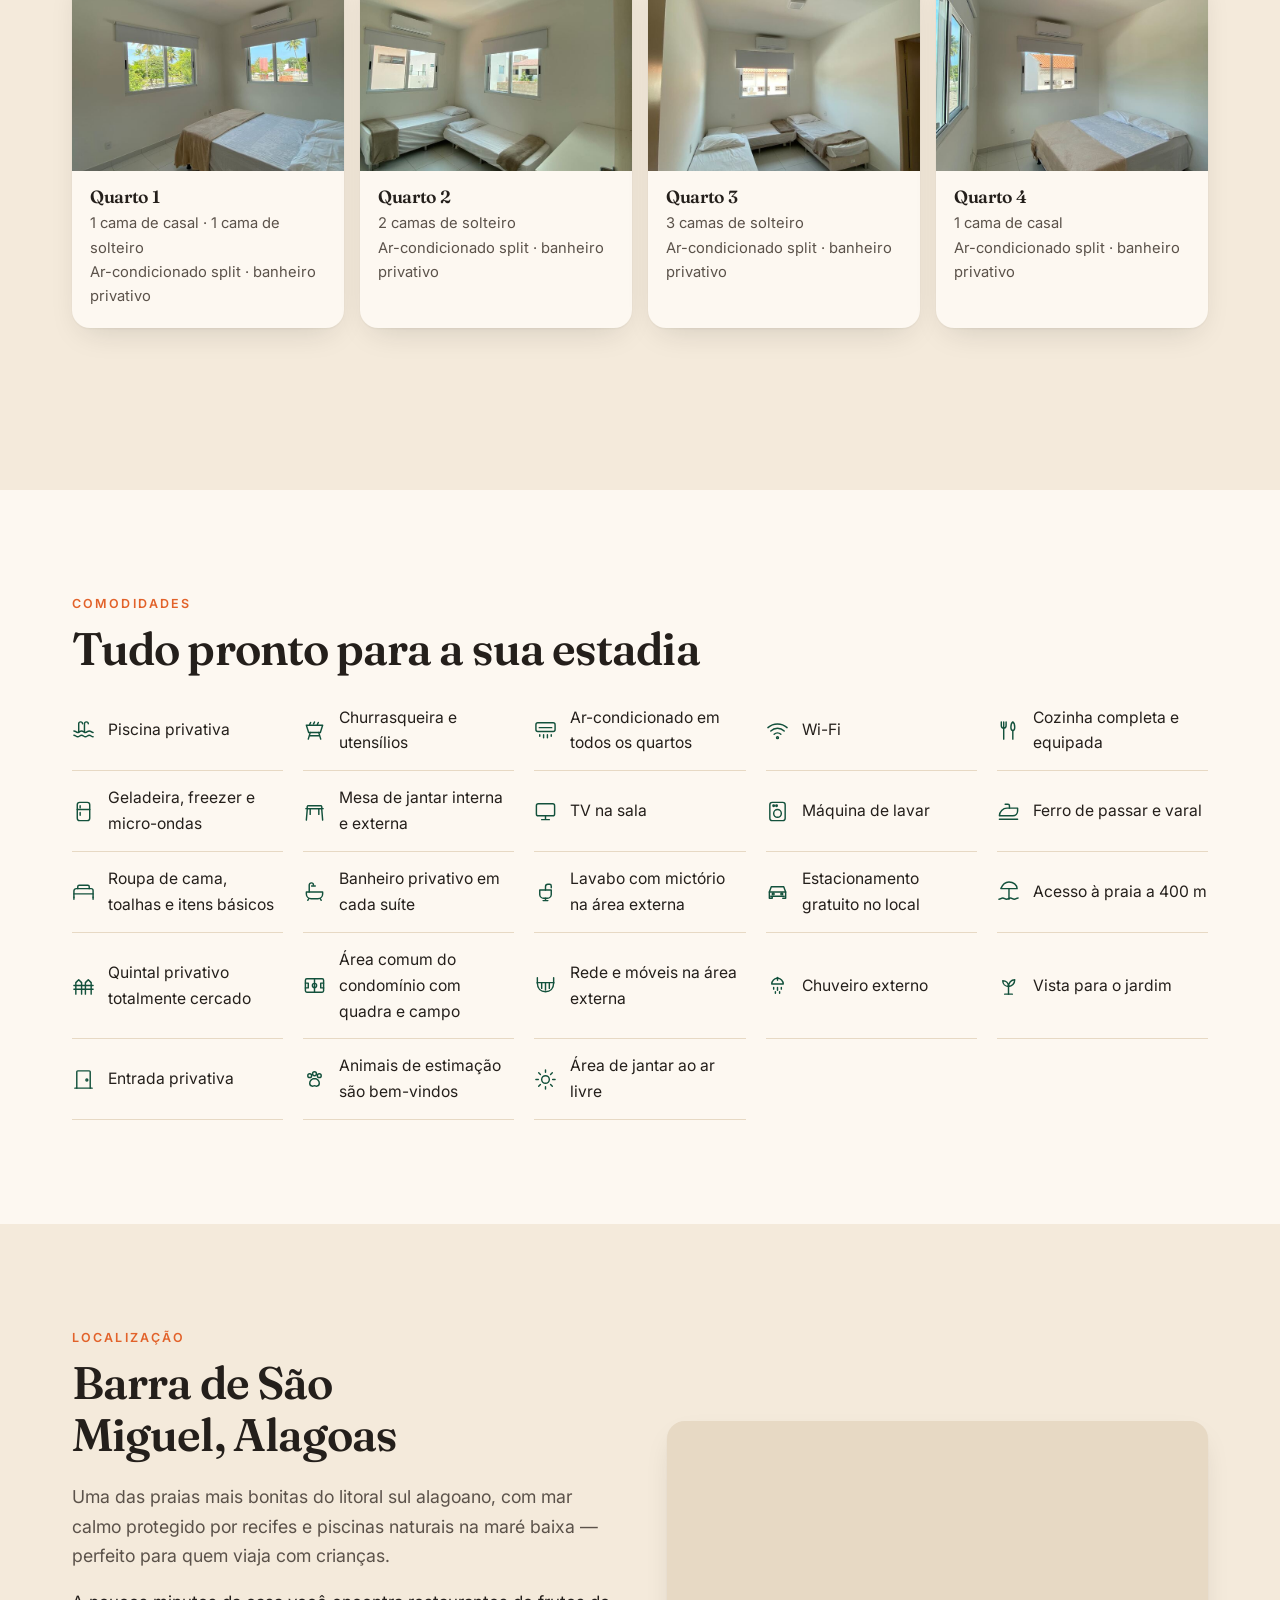
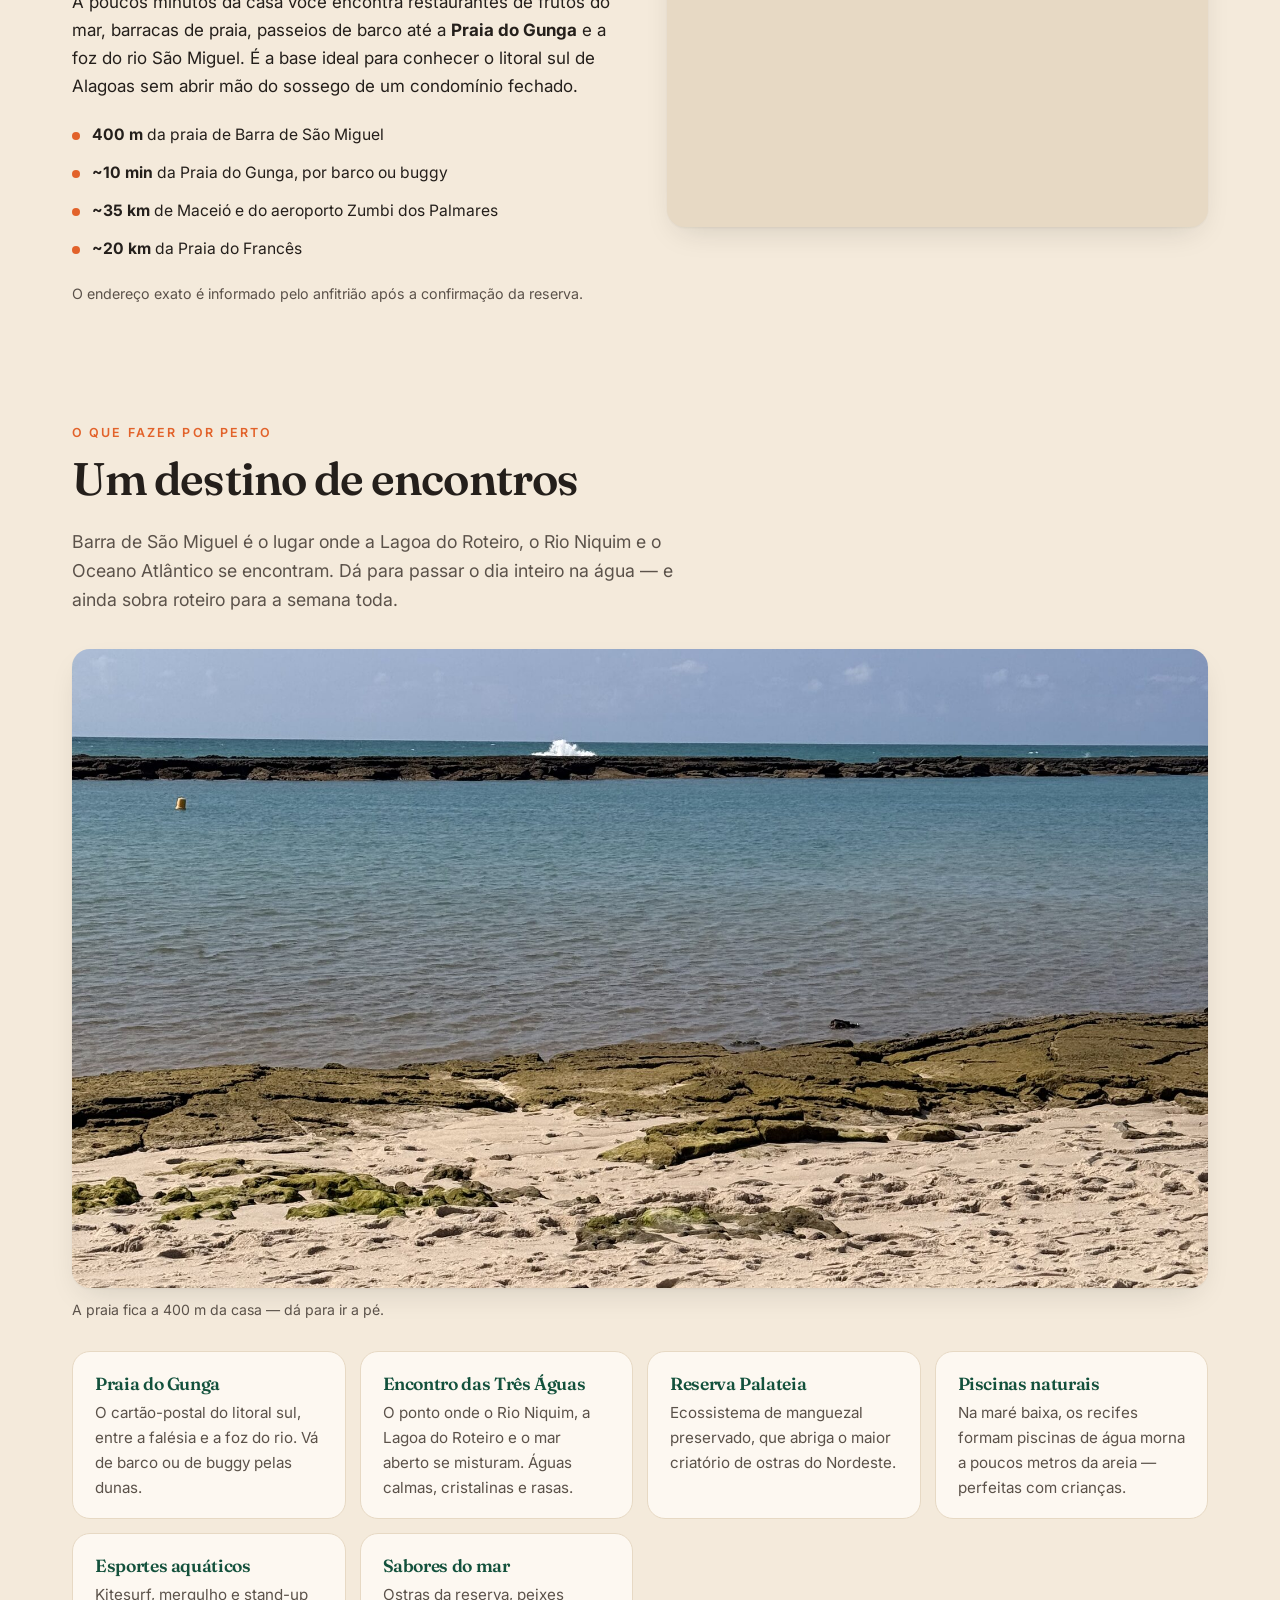
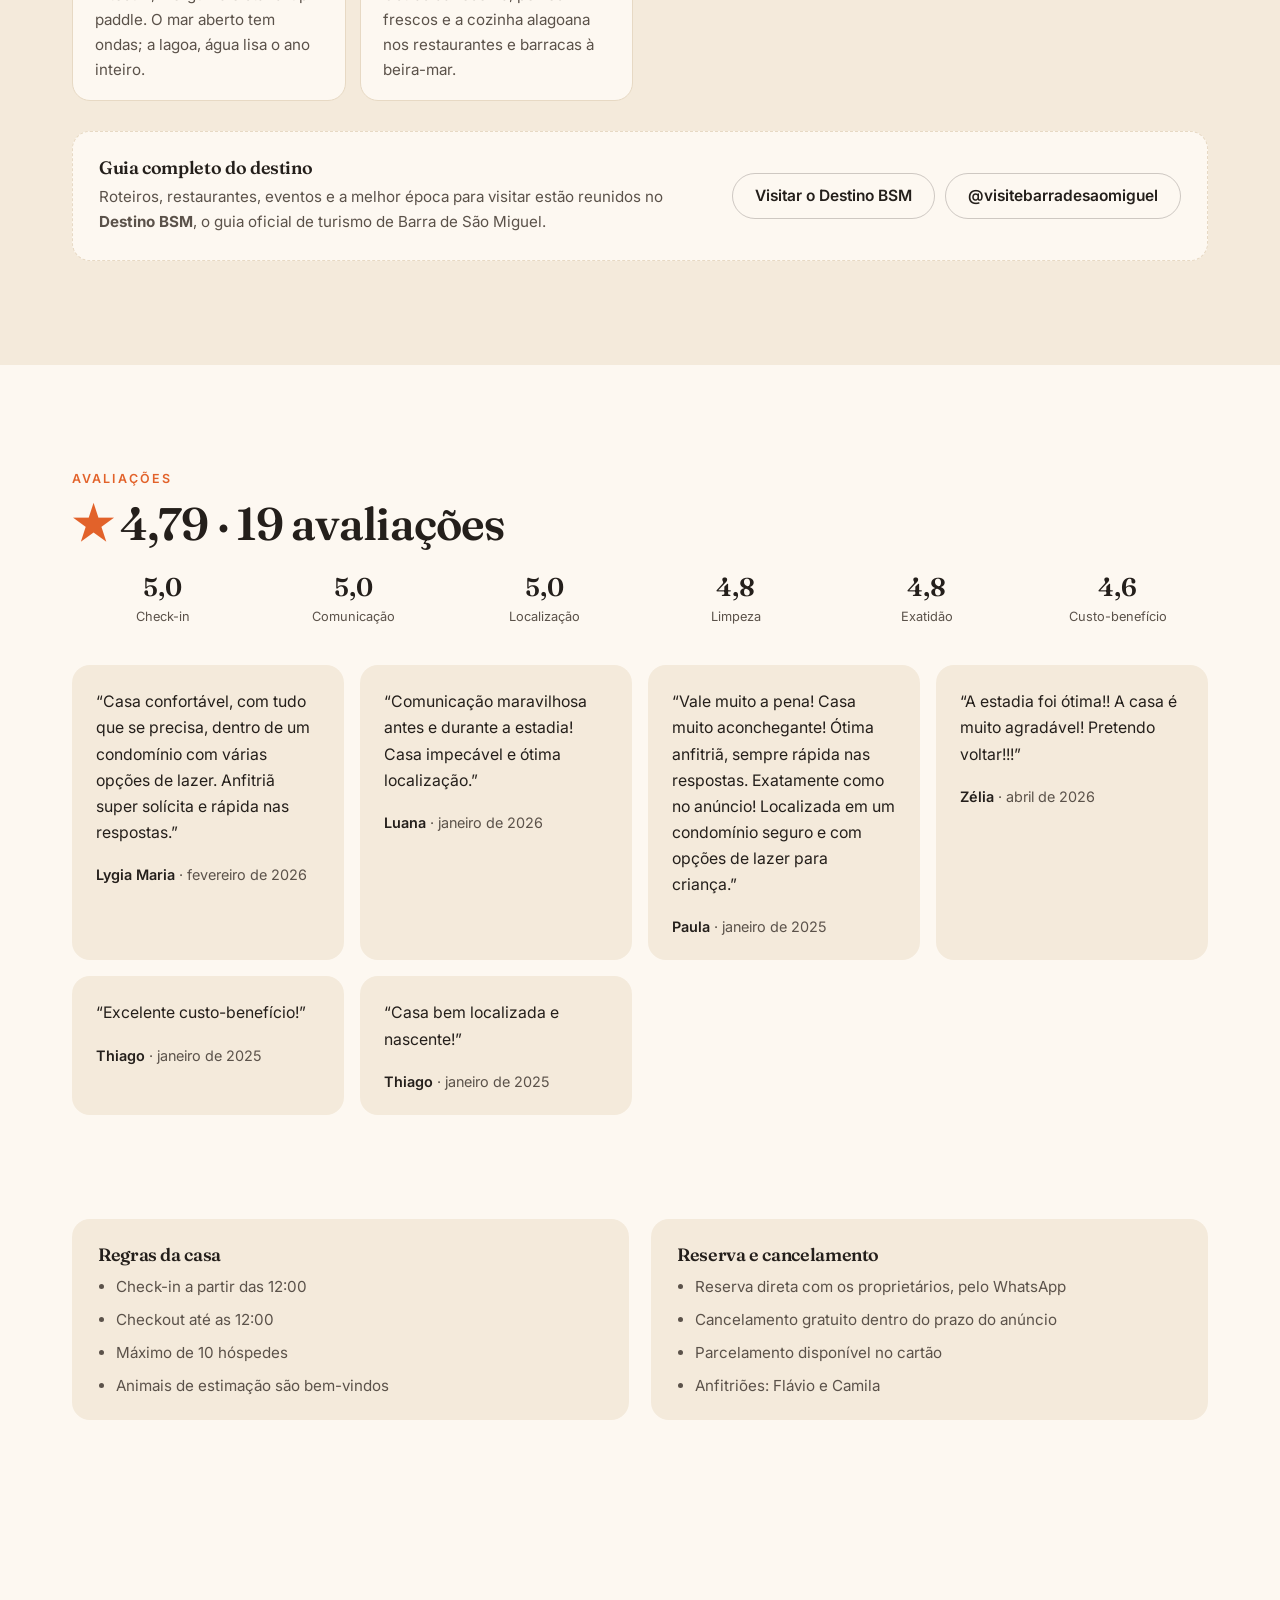
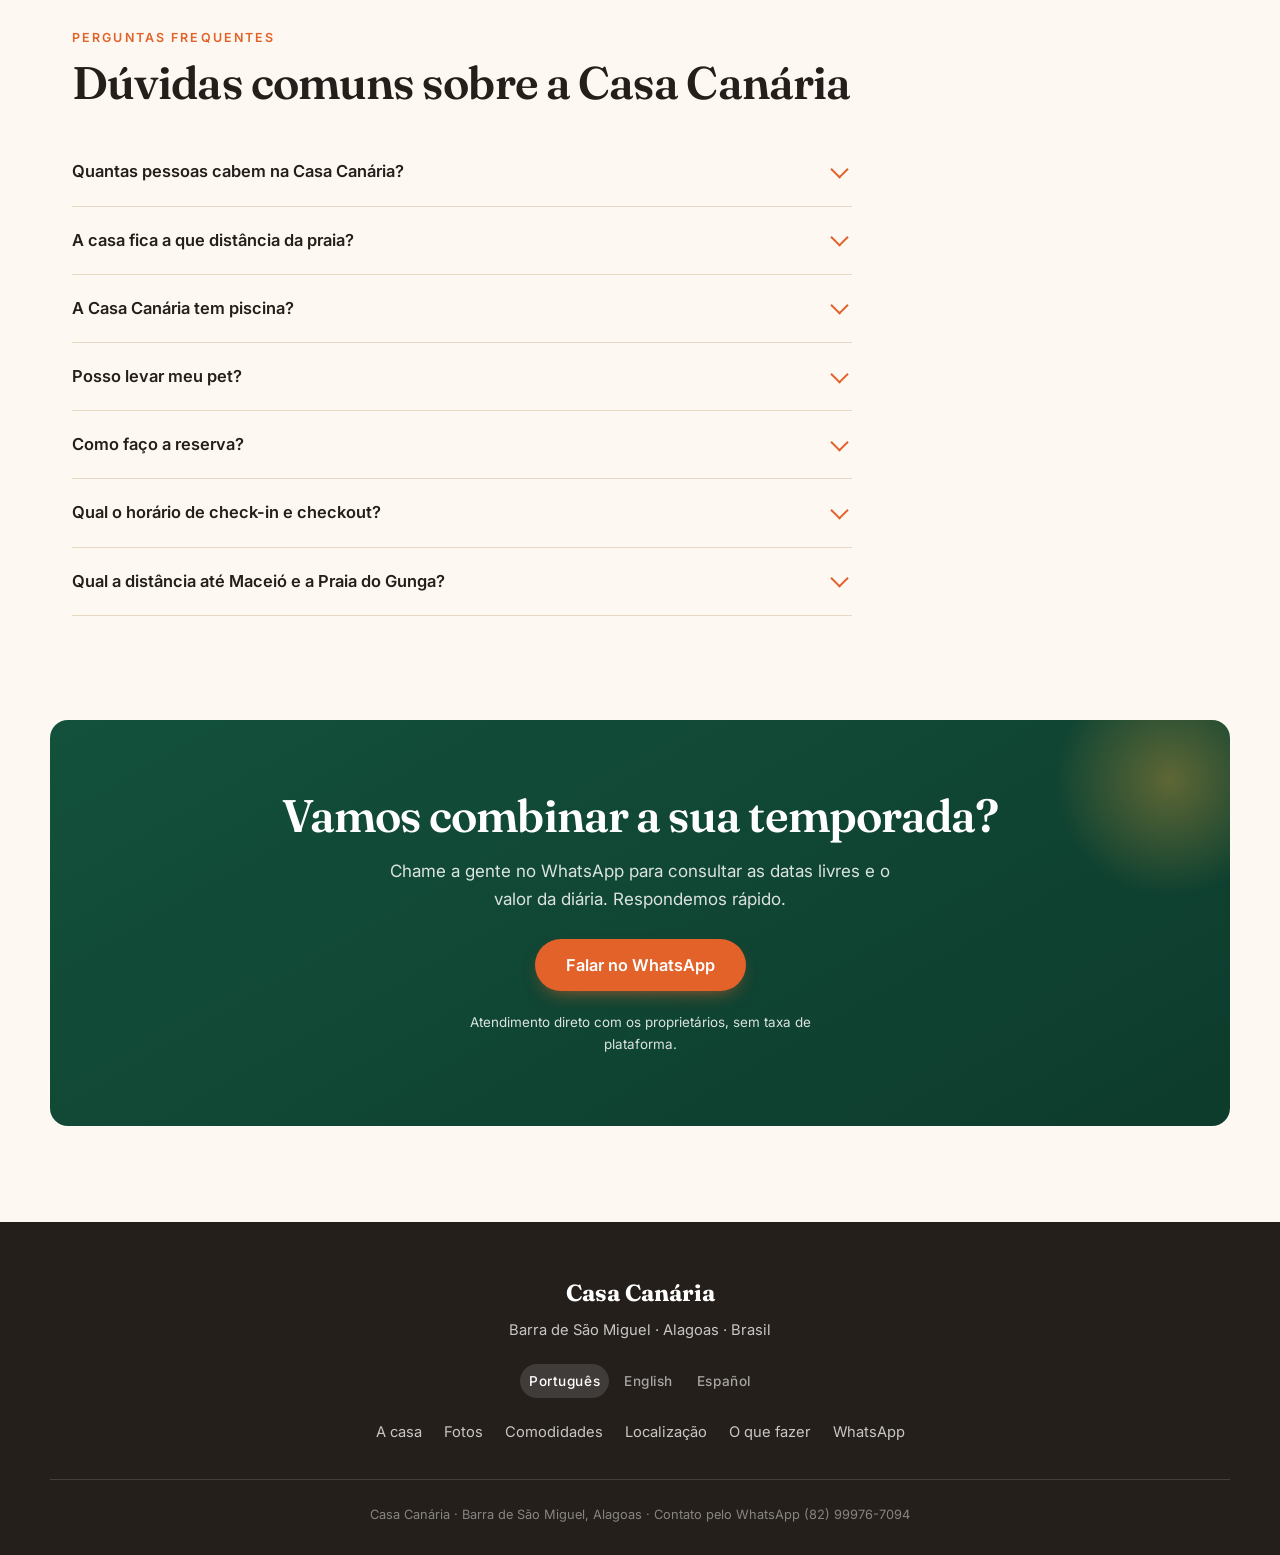
==== commit 167bf285: "Volta o WhatsApp de contato para (82) 99976-7094 Co-Authored-By: Claude Opus 5 (1M context) <noreply" ====
--- a/index.html
+++ b/index.html
@@ -106,7 +106,7 @@
       "knowsLanguage": "pt-BR",
       "potentialAction": {
         "@type": "ReserveAction",
-        "target": "https://wa.me/5582999337253"
+        "target": "https://wa.me/5582999767094"
       }
     },
     {
@@ -136,7 +136,7 @@
         {
           "@type": "Question",
           "name": "Como faço a reserva?",
-          "acceptedAnswer": {"@type": "Answer", "text": "A reserva é feita direto com a gente pelo WhatsApp (82) 99933-7253. É só chamar com as datas desejadas que confirmamos a disponibilidade e as condições."}
+          "acceptedAnswer": {"@type": "Answer", "text": "A reserva é feita direto com a gente pelo WhatsApp (82) 99976-7094. É só chamar com as datas desejadas que confirmamos a disponibilidade e as condições."}
         },
         {
           "@type": "Question",
@@ -462,7 +462,7 @@
       </details>
       <details>
         <summary>Como faço a reserva?</summary>
-        <p>A reserva é feita direto com a gente pelo WhatsApp (82) 99933-7253. É só chamar com as datas desejadas que confirmamos a disponibilidade e as condições.</p>
+        <p>A reserva é feita direto com a gente pelo WhatsApp (82) 99976-7094. É só chamar com as datas desejadas que confirmamos a disponibilidade e as condições.</p>
       </details>
       <details>
         <summary>Qual o horário de check-in e checkout?</summary>
@@ -509,7 +509,7 @@
       <a data-whatsapp href="#">WhatsApp</a>
     </nav>
   </div>
-  <p class="rodape__fim">Casa Canária · Barra de São Miguel, Alagoas · Contato pelo WhatsApp (82) 99933-7253</p>
+  <p class="rodape__fim">Casa Canária · Barra de São Miguel, Alagoas · Contato pelo WhatsApp (82) 99976-7094</p>
 </footer>
 
 <div class="barra-mobile">
--- a/style.css
+++ b/style.css
@@ -194,12 +194,25 @@
 }
 .idiomas a:hover { color: var(--tinta); background: rgba(36,31,27,.06); }
 .idiomas .idiomas__atual { color: var(--folha); background: rgba(19,81,60,.09); }
-@media (max-width: 599px) { .topo .idiomas { display: none; } }
+/* No celular o seletor precisa continuar alcançável ao rolar: o do hero sai
+   de vista assim que a pessoa desce. Encolhemos marca, seletor e botão para
+   os três caberem lado a lado. */
+@media (max-width: 620px) {
+  .topo { gap: 8px; padding-inline: 14px; }
+  .topo__marca { font-size: 1.02rem; }
+  .topo .idiomas { gap: 0; }
+  .topo .idiomas a { font-size: .72rem; padding: 5px 6px; letter-spacing: 0; }
+  .topo .btn--pequeno { padding: 9px 15px; font-size: .82rem; }
+}
+@media (max-width: 359px) {
+  .topo__marca { font-size: .92rem; }
+  .topo .idiomas a { padding: 5px 4px; }
+}
 
 .idiomas--hero {
   position: absolute;
   z-index: 2;
-  top: max(14px, env(safe-area-inset-top));
+  top: calc(14px + env(safe-area-inset-top));
   right: var(--pad-lat);
   gap: 3px;
   padding: 4px;
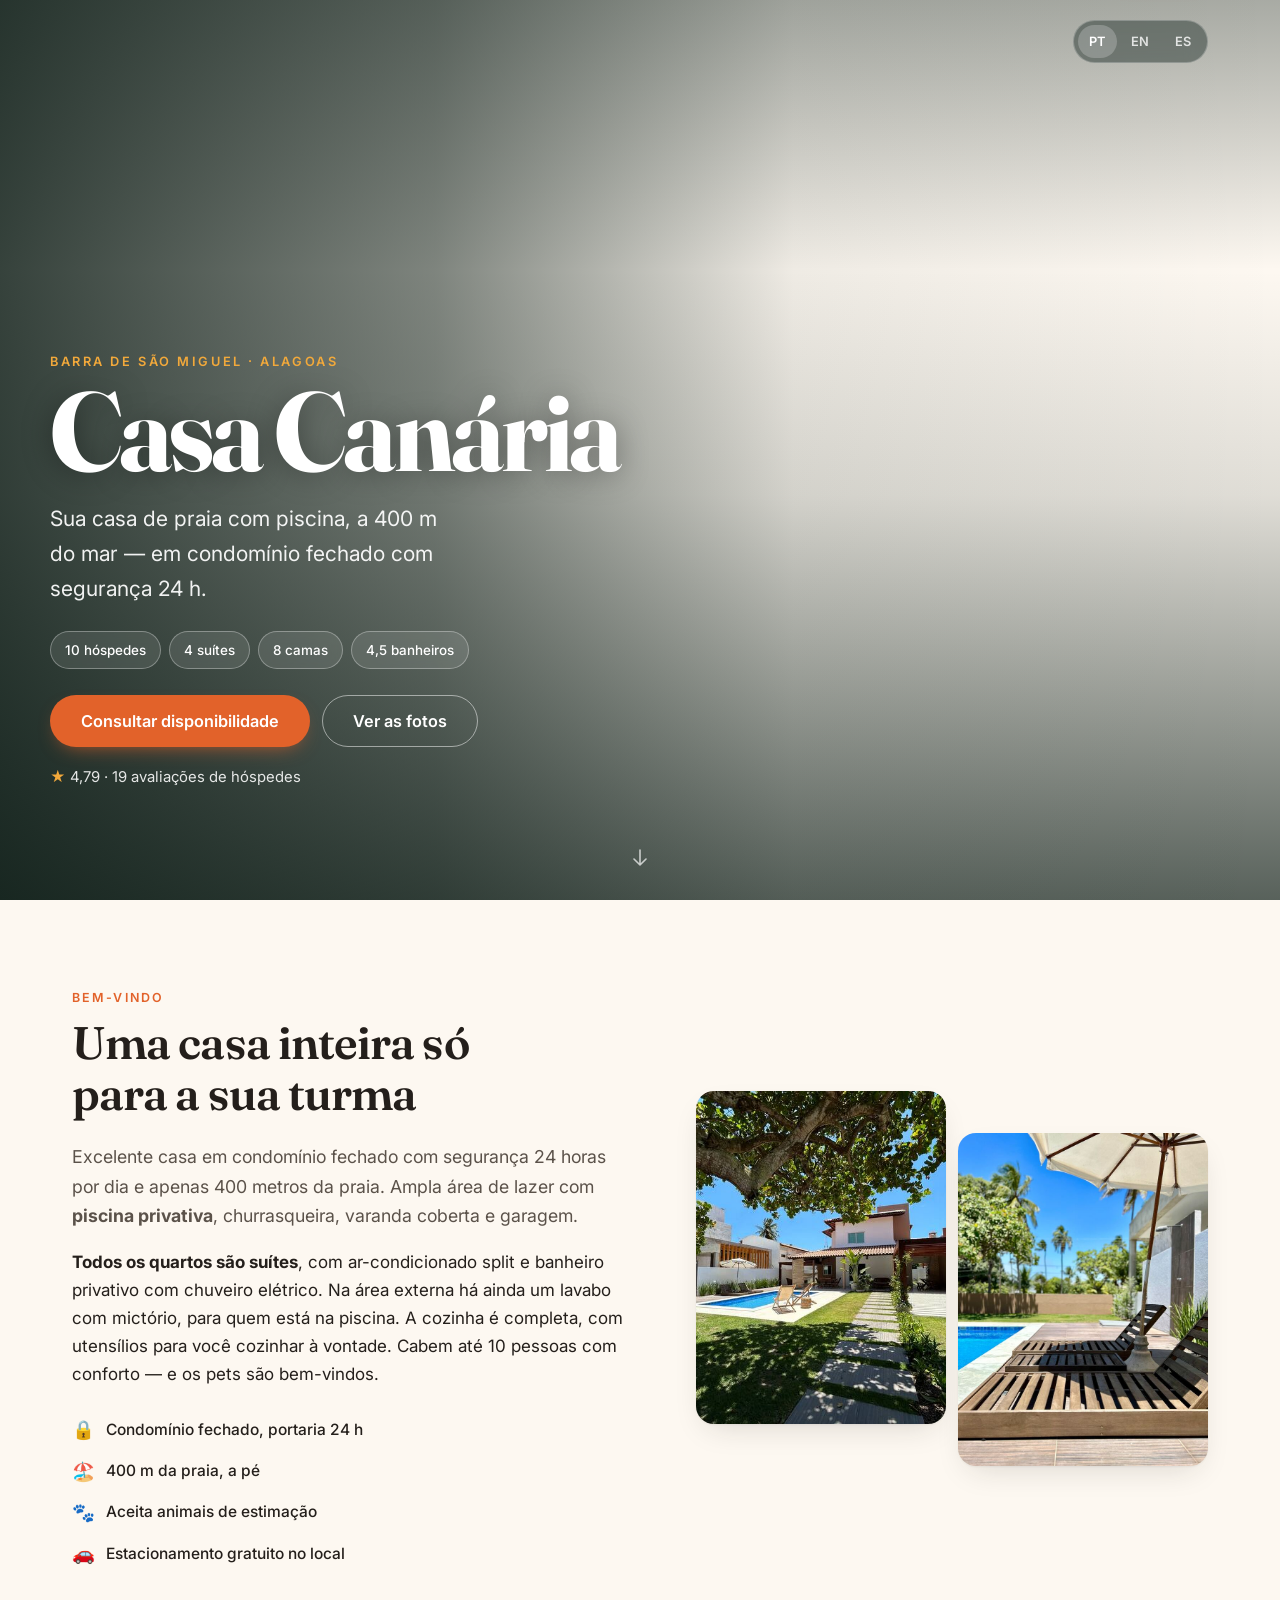
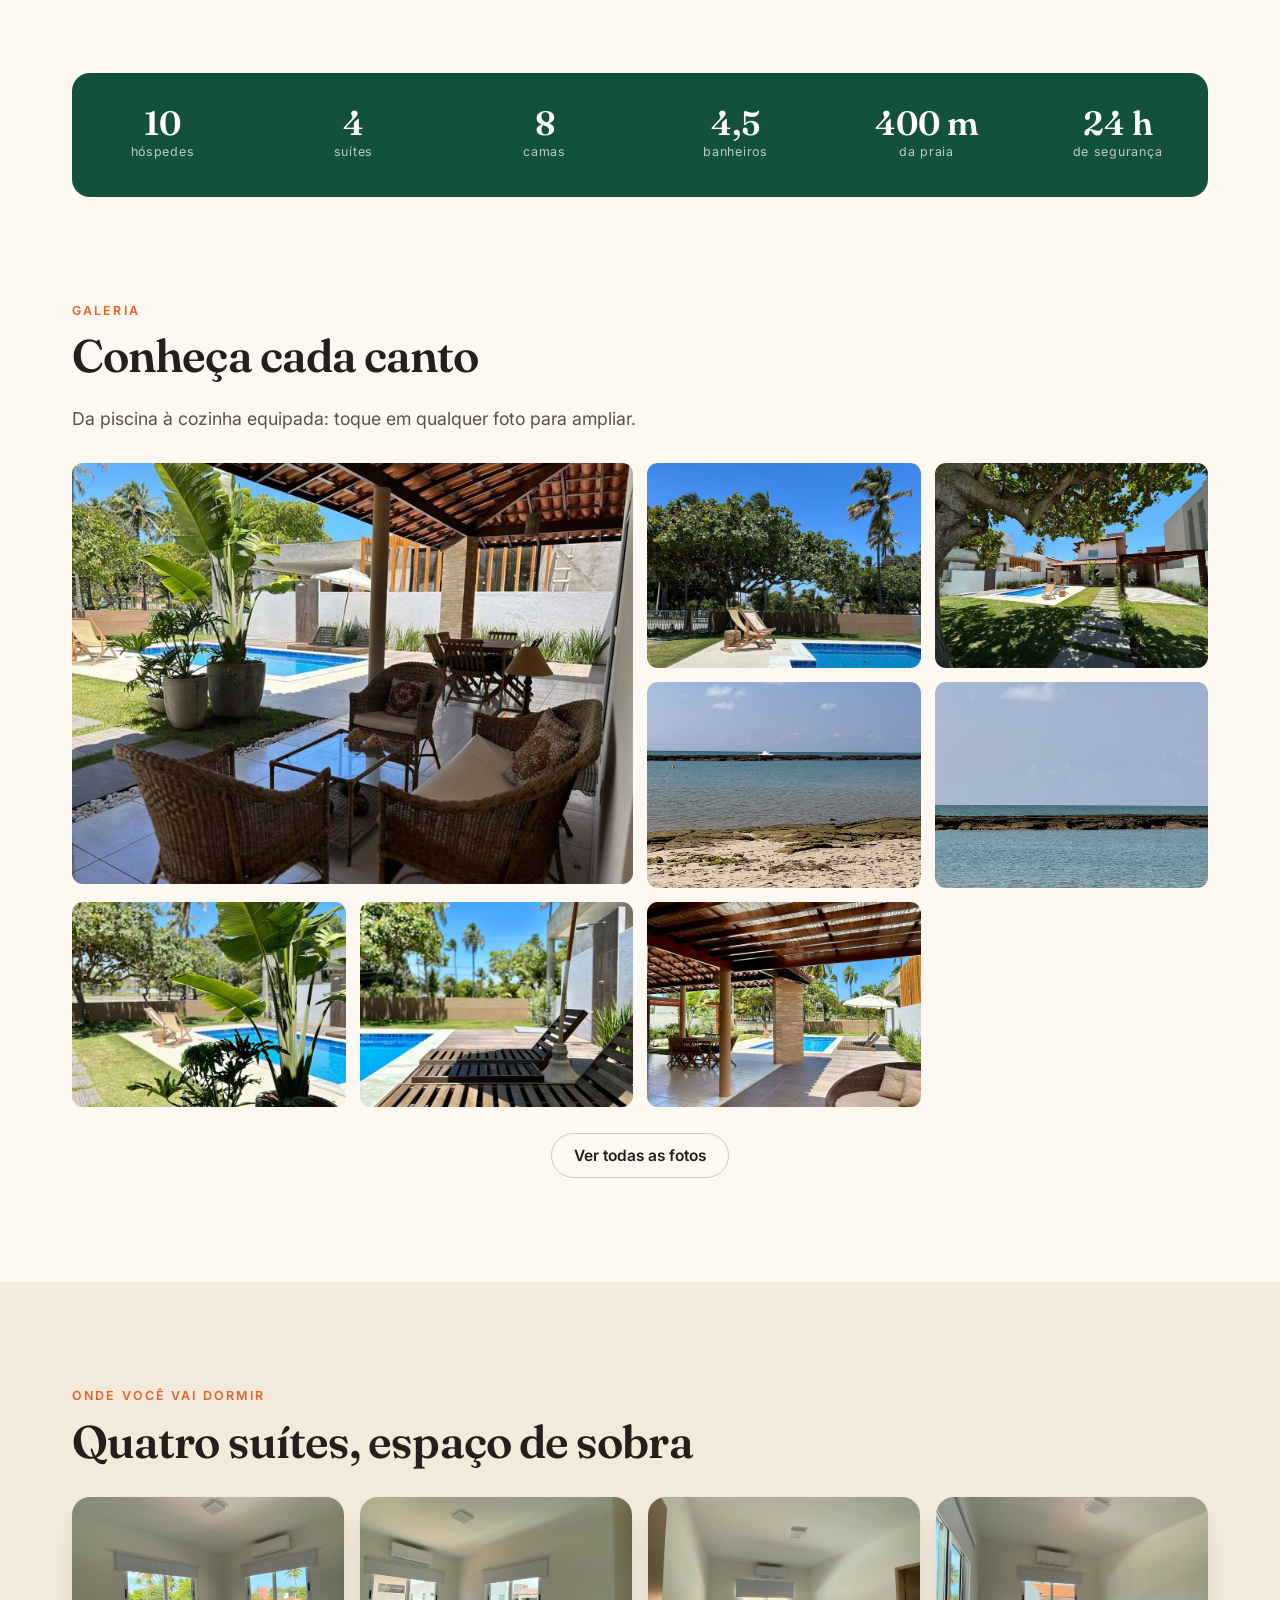
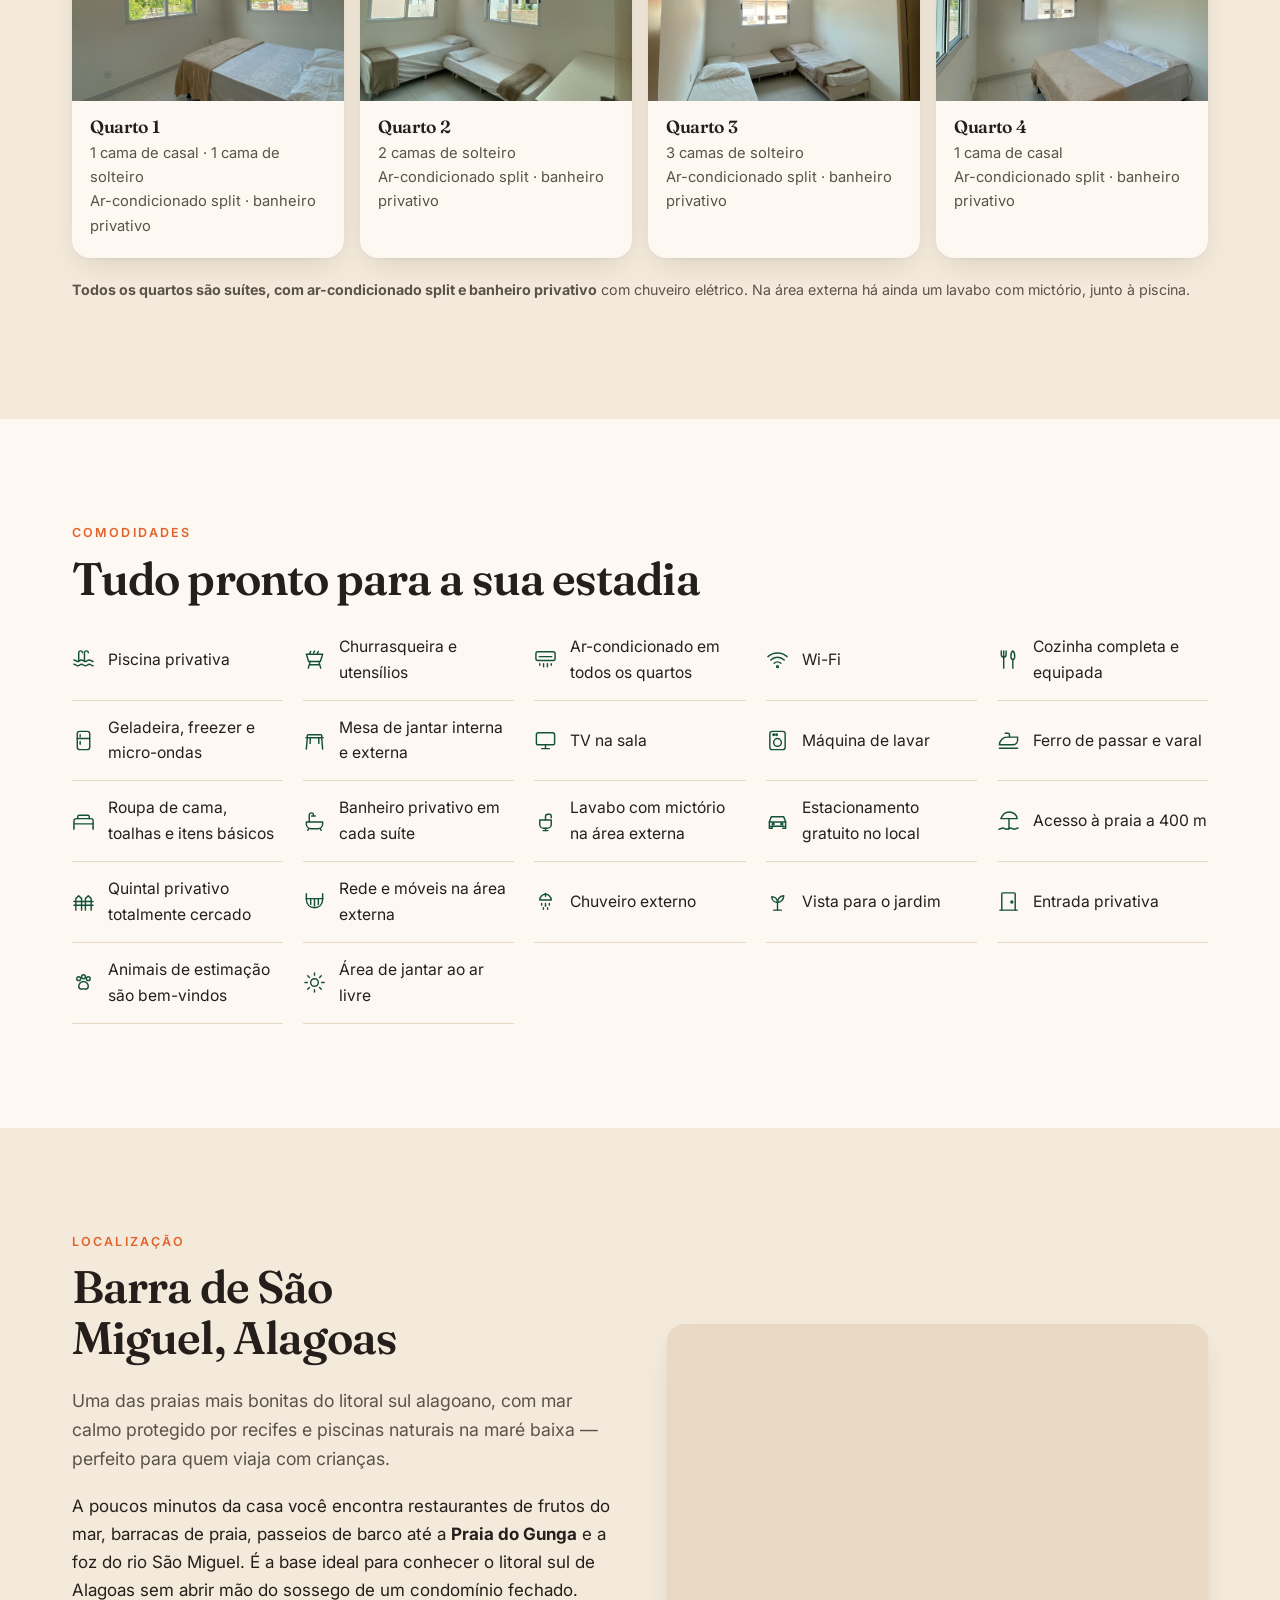
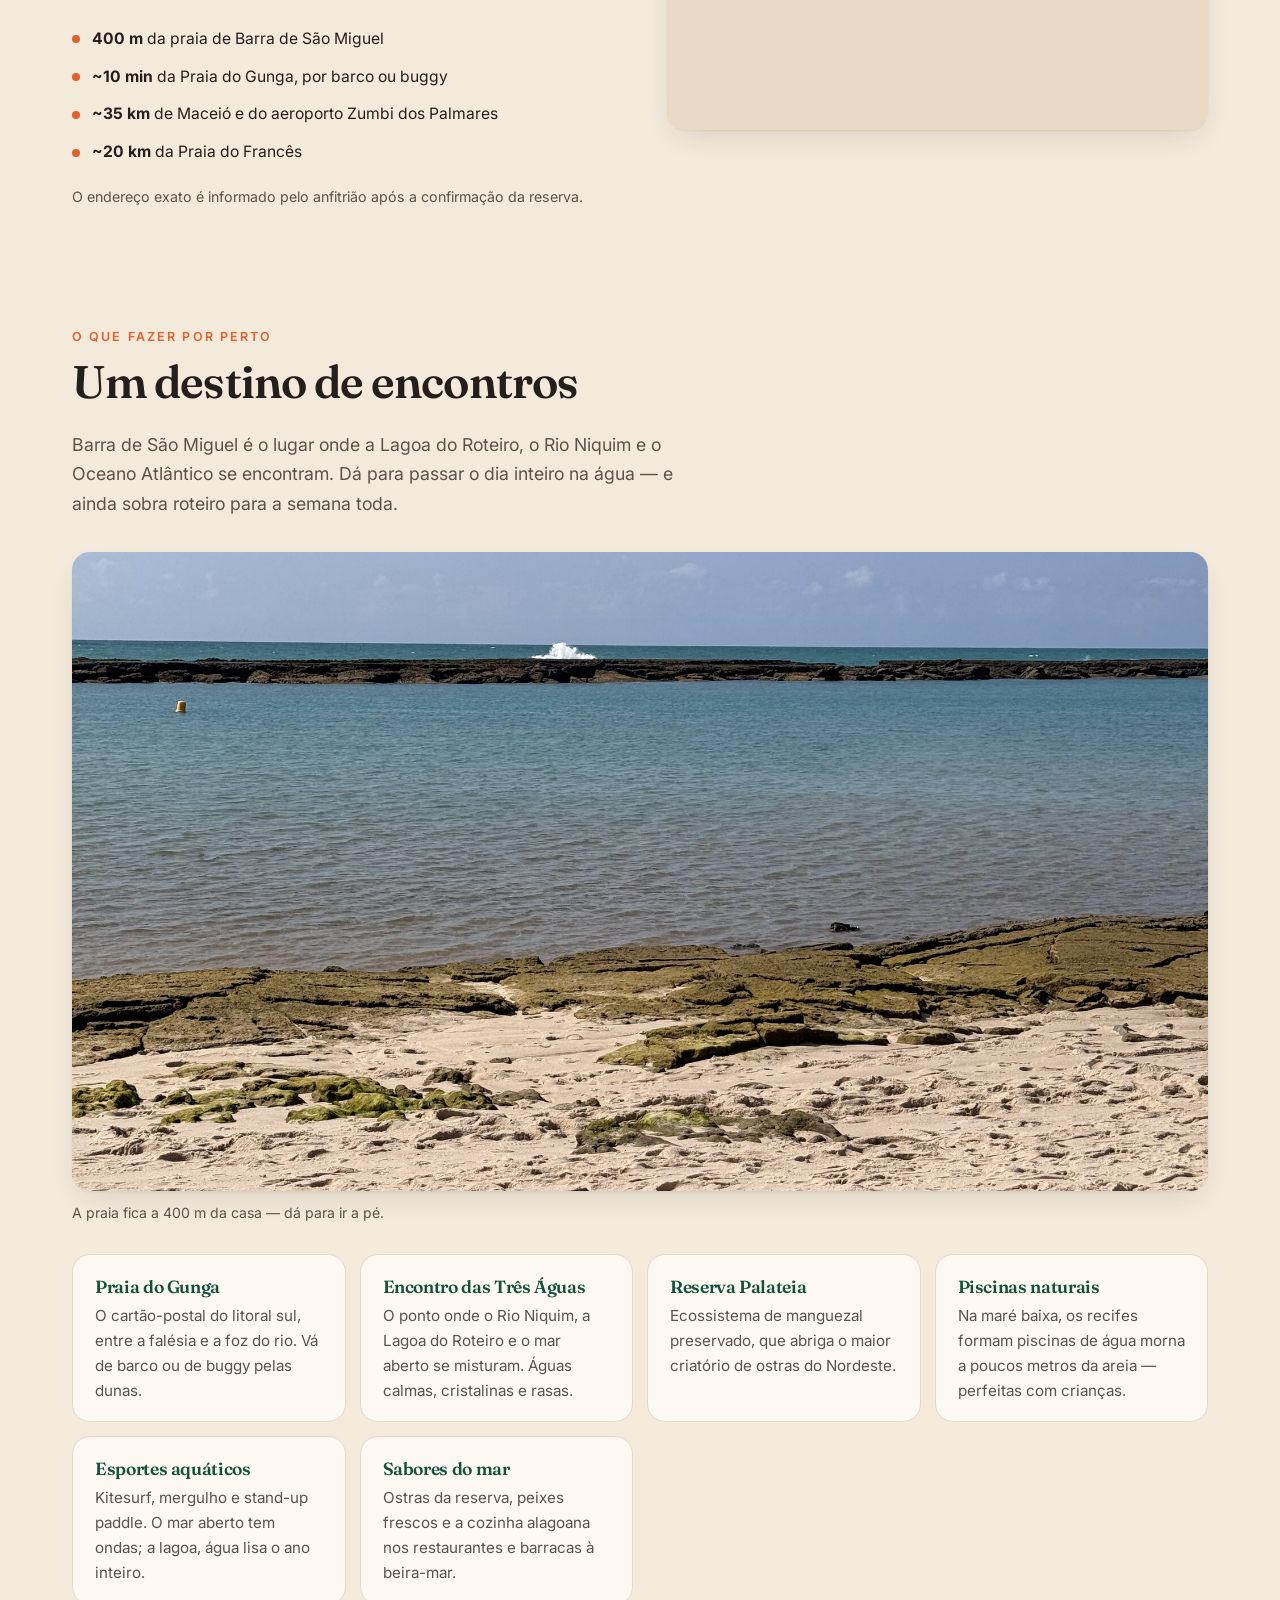
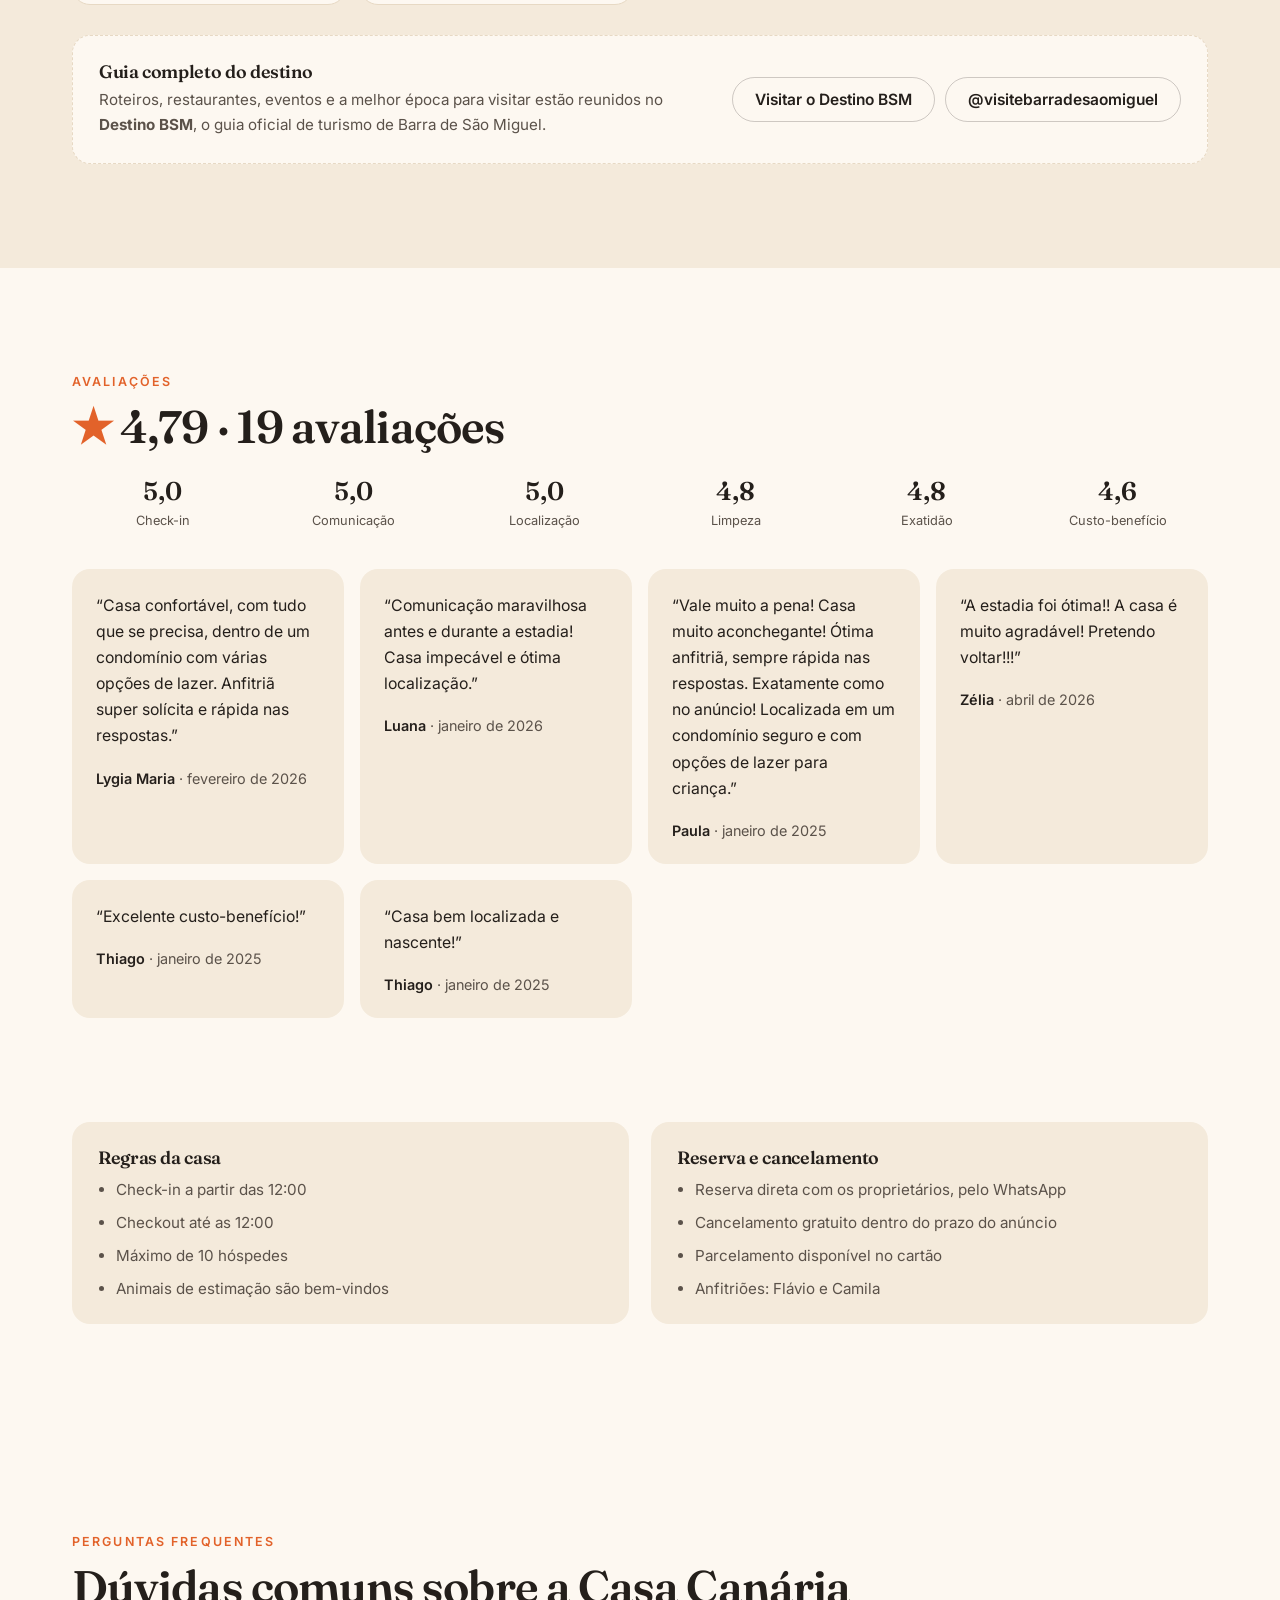
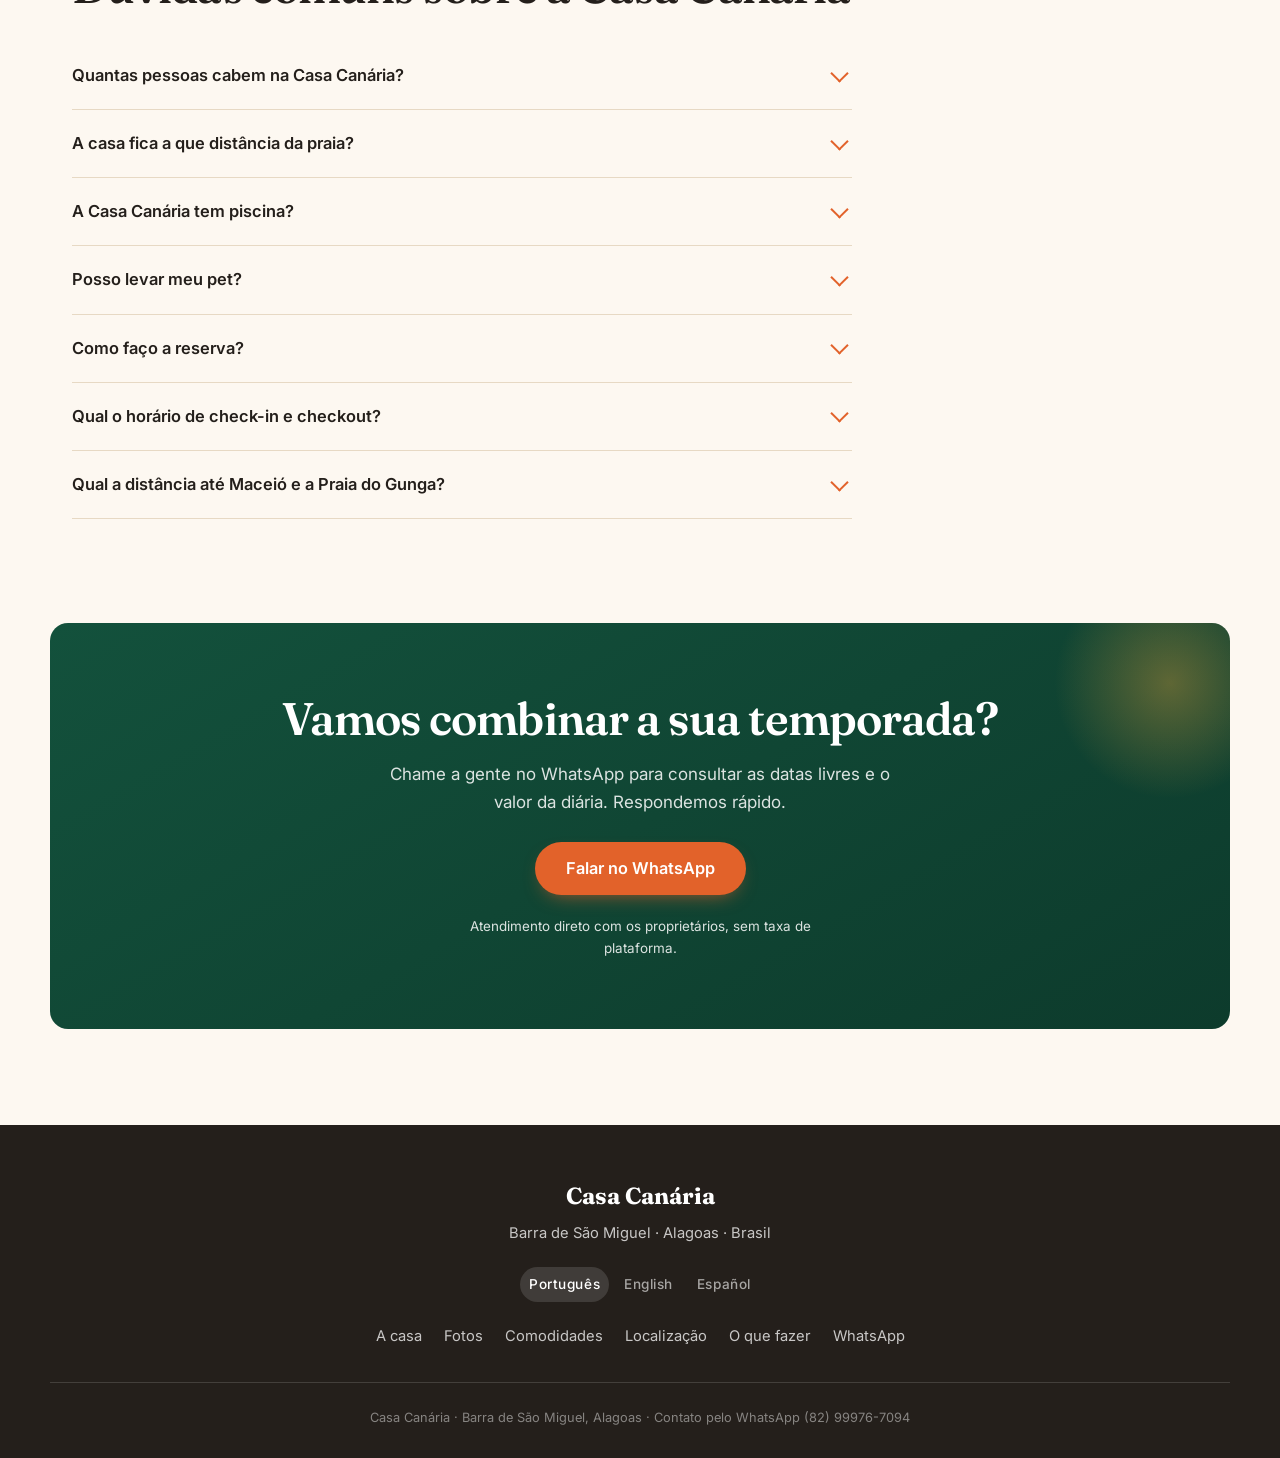
==== commit c6016b31: "Remove a área comum do condomínio Sai a foto da quadra, o selo, a comodidade e a menção no texto de " ====
--- a/index.html
+++ b/index.html
@@ -217,13 +217,12 @@
     <div class="grade-casa__texto">
       <p class="rotulo">Bem-vindo</p>
       <h2>Uma casa inteira só para a sua turma</h2>
-      <p class="texto-grande">Excelente casa em condomínio fechado com segurança 24 horas por dia e apenas 400 metros da praia. Ampla área de lazer com <strong>piscina privativa</strong>, churrasqueira, varanda coberta e garagem — e o condomínio ainda tem quadra poliesportiva e campo na área comum.</p>
+      <p class="texto-grande">Excelente casa em condomínio fechado com segurança 24 horas por dia e apenas 400 metros da praia. Ampla área de lazer com <strong>piscina privativa</strong>, churrasqueira, varanda coberta e garagem.</p>
       <p><strong>Todos os quartos são suítes</strong>, com ar-condicionado split e banheiro privativo com chuveiro elétrico. Na área externa há ainda um lavabo com mictório, para quem está na piscina. A cozinha é completa, com utensílios para você cozinhar à vontade. Cabem até 10 pessoas com conforto — e os pets são bem-vindos.</p>
       <ul class="lista-selos">
         <li><span aria-hidden="true">🔒</span> Condomínio fechado, portaria 24 h</li>
         <li><span aria-hidden="true">🏖️</span> 400 m da praia, a pé</li>
         <li><span aria-hidden="true">🐾</span> Aceita animais de estimação</li>
-        <li><span aria-hidden="true">🏀</span> Área comum com quadra e campo</li>
         <li><span aria-hidden="true">🚗</span> Estacionamento gratuito no local</li>
       </ul>
     </div>
